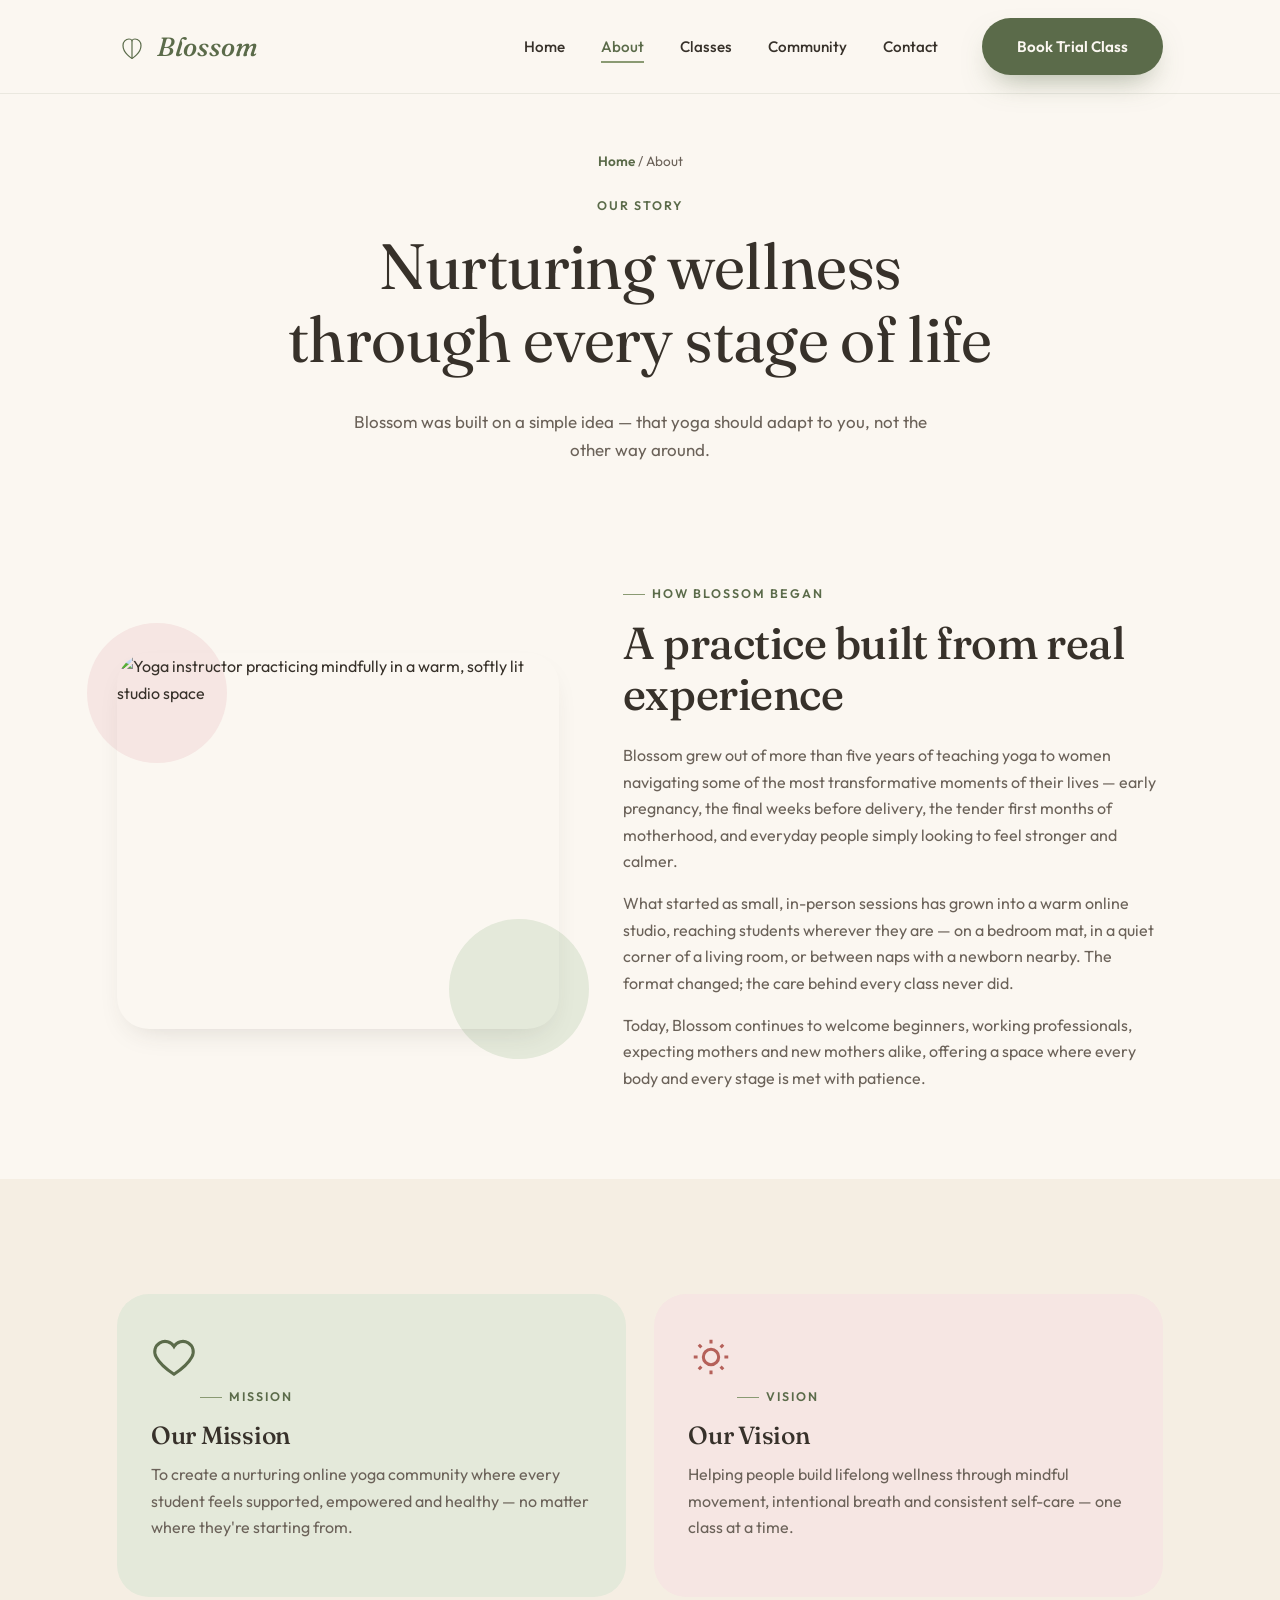
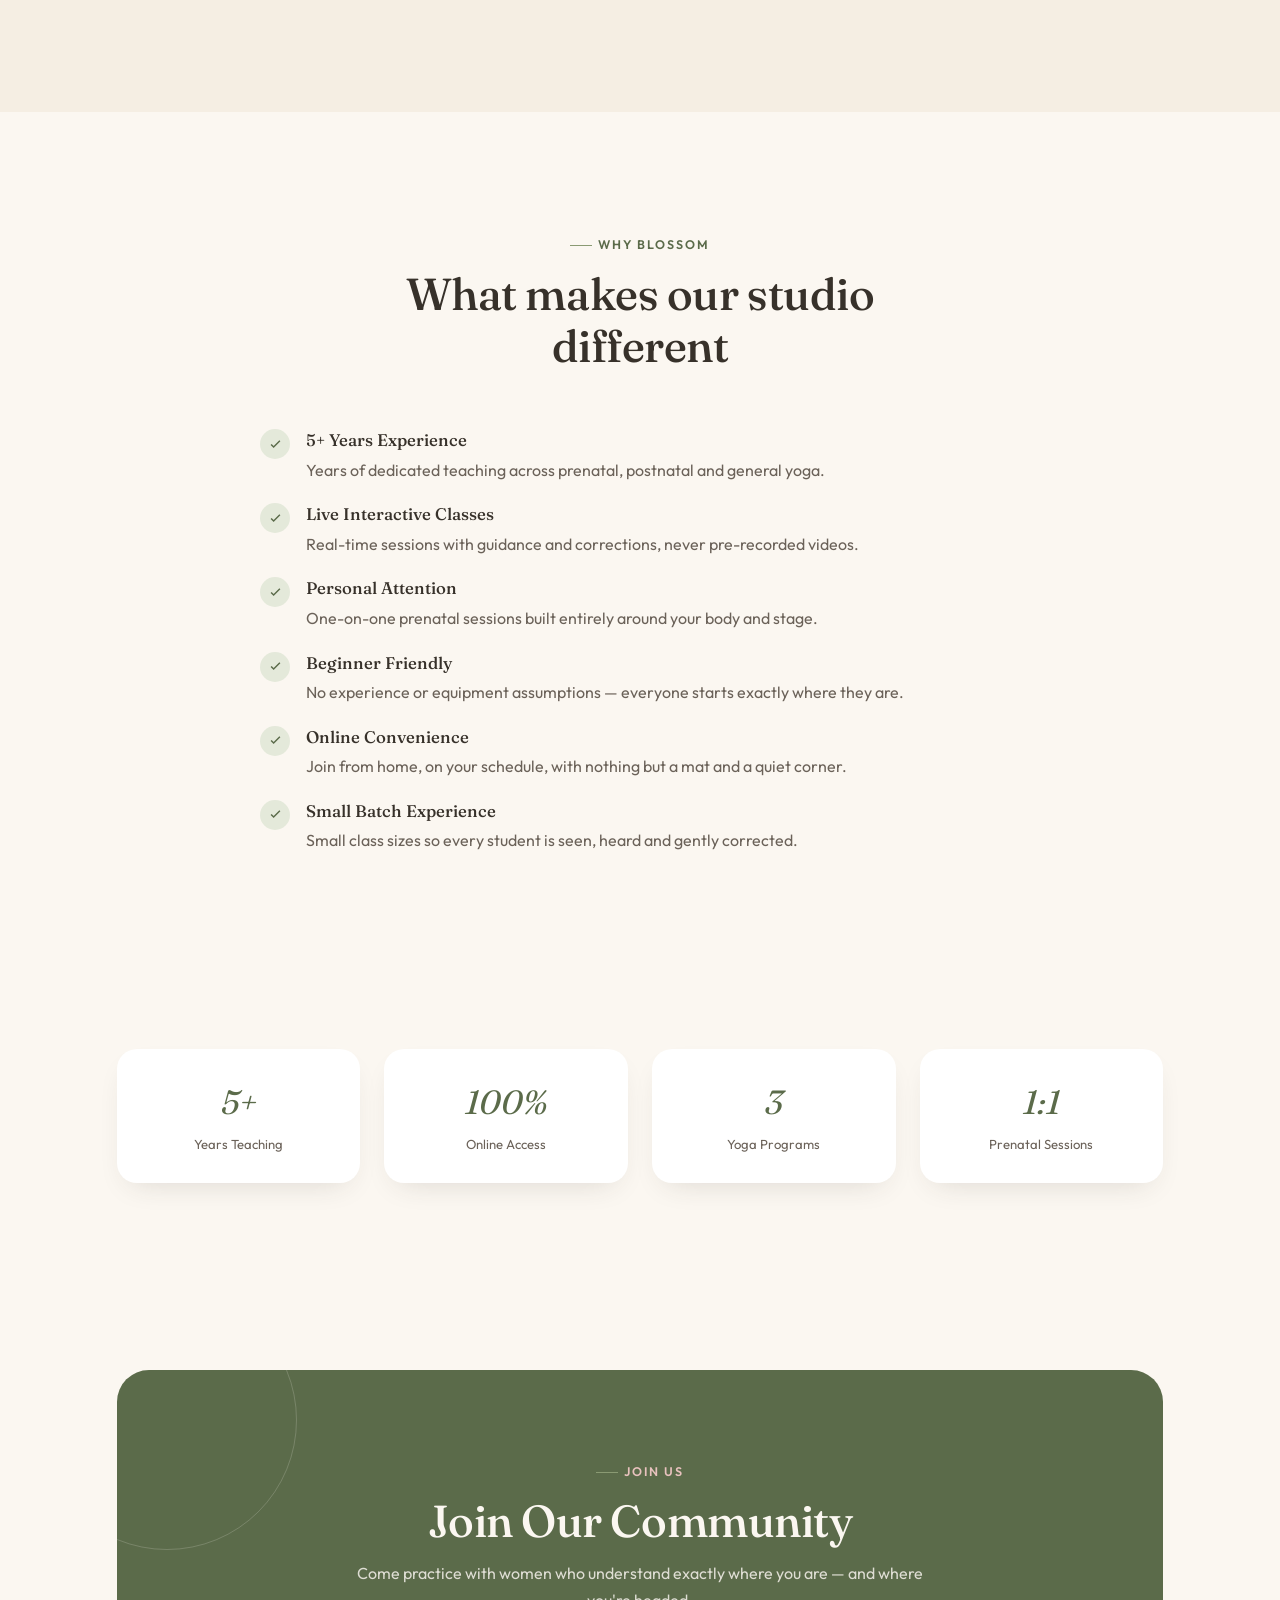
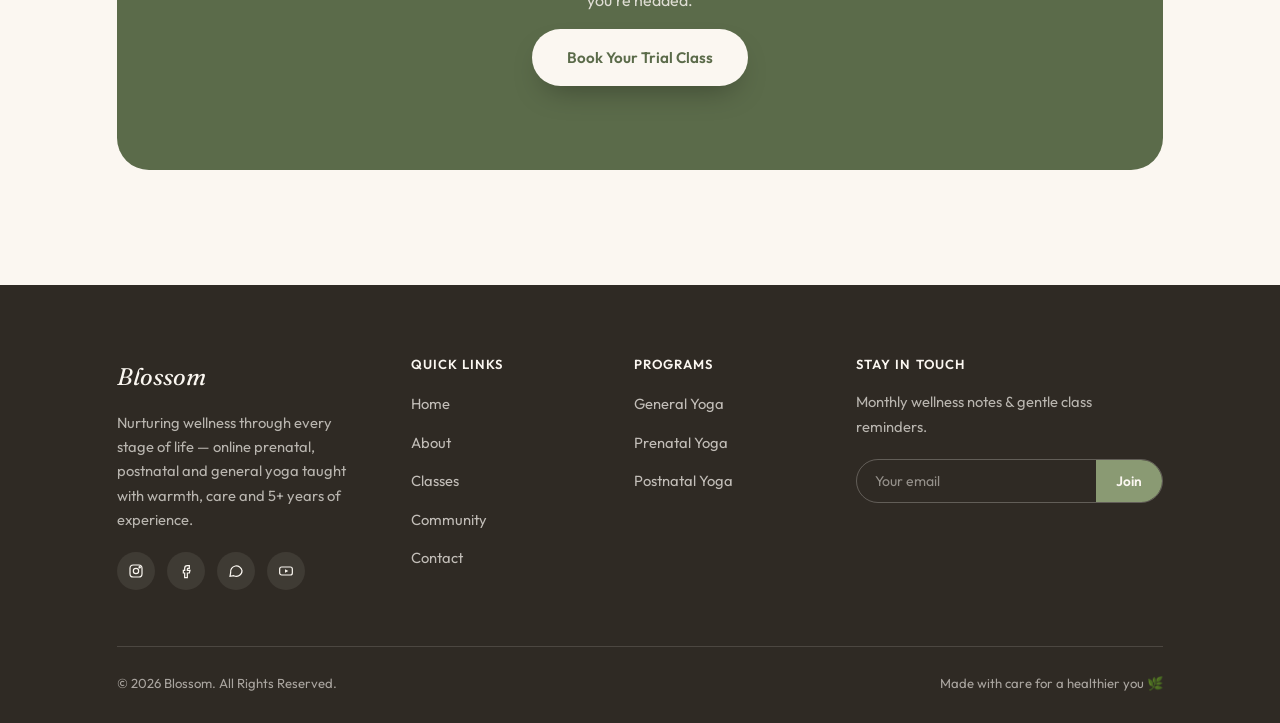
==== about.html @ 29796e84 "Initial commit: Blossom Yoga website structure" ====
<!DOCTYPE html>
<html lang="en">
<head>
<meta charset="UTF-8">
<meta name="viewport" content="width=device-width, initial-scale=1.0">
<title>About Blossom — Our Story, Mission &amp; Experience</title>
<meta name="description" content="Meet Blossom: 5+ years of experienced online yoga teaching for prenatal, postnatal and general wellness. Learn our story, mission and vision.">
<meta name="keywords" content="Yoga Instructor Experience, Women's Wellness, Online Yoga Studio, Mindfulness, Healthy Lifestyle">
<link rel="preconnect" href="https://fonts.googleapis.com">
<link rel="stylesheet" href="assets/css/style.css">
</head>
<body>
<a href="#main" class="skip-link">Skip to content</a>

<header class="site-header">
  <div class="header-inner">
    <a href="index.html" class="logo" aria-label="Blossom home">
      <span class="logo-mark">
        <svg viewBox="0 0 40 40" fill="none" xmlns="http://www.w3.org/2000/svg">
          <path d="M20 34C20 34 8 27 8 16.5C8 12 11.5 8 16 8C18 8 19.5 9 20 10.5C20.5 9 22 8 24 8C28.5 8 32 12 32 16.5C32 27 20 34 20 34Z" stroke="currentColor" stroke-width="1.6" stroke-linejoin="round"/>
          <path d="M20 10.5V34" stroke="currentColor" stroke-width="1.6"/>
        </svg>
      </span>
      Blossom
    </a>
    <nav class="main-nav" id="main-nav">
      <ul class="nav-links">
        <li><a href="index.html">Home</a></li>
        <li><a href="about.html" class="active">About</a></li>
        <li><a href="classes.html">Classes</a></li>
        <li><a href="community.html">Community</a></li>
        <li><a href="contact.html">Contact</a></li>
      </ul>
      <a href="contact.html" class="btn btn-primary">Book Trial Class</a>
    </nav>
    <button class="hamburger" aria-label="Toggle menu" aria-expanded="false" aria-controls="main-nav">
      <span></span><span></span><span></span>
    </button>
  </div>
</header>

<main id="main">

<section class="page-hero">
  <div class="container">
    <div class="breadcrumb reveal"><a href="index.html">Home</a> / About</div>
    <span class="eyebrow reveal">Our Story</span>
    <h1 class="reveal">Nurturing wellness through every stage of life</h1>
    <p class="reveal">Blossom was built on a simple idea — that yoga should adapt to you, not the other way around.</p>
  </div>
</section>

<section class="section-tight">
  <div class="container">
    <div class="split reveal">
      <div class="split-media">
        <span class="accent-dot tl" aria-hidden="true"></span>
        <span class="accent-dot br" aria-hidden="true"></span>
        <div class="frame">
          <img src="https://images.unsplash.com/photo-1523301343968-6a6ebf63c672?auto=format&fit=crop&w=900&q=80" alt="Yoga instructor practicing mindfully in a warm, softly lit studio space">
        </div>
      </div>
      <div>
        <span class="eyebrow">How Blossom Began</span>
        <h2>A practice built from real experience</h2>
        <p>Blossom grew out of more than five years of teaching yoga to women navigating some of the most transformative moments of their lives — early pregnancy, the final weeks before delivery, the tender first months of motherhood, and everyday people simply looking to feel stronger and calmer.</p>
        <p>What started as small, in-person sessions has grown into a warm online studio, reaching students wherever they are — on a bedroom mat, in a quiet corner of a living room, or between naps with a newborn nearby. The format changed; the care behind every class never did.</p>
        <p>Today, Blossom continues to welcome beginners, working professionals, expecting mothers and new mothers alike, offering a space where every body and every stage is met with patience.</p>
      </div>
    </div>
  </div>
</section>

<section class="section" style="background:var(--cream-2);">
  <div class="container">
    <div class="mv-grid reveal-stagger">
      <div class="mv-card mission">
        <svg class="mv-icon" viewBox="0 0 24 24" fill="none" stroke="currentColor" stroke-width="1.6"><path d="M12 21s-7-4.6-9.3-9A5.4 5.4 0 0112 6.5 5.4 5.4 0 0121.3 12c-2.3 4.4-9.3 9-9.3 9z"/></svg>
        <span class="eyebrow">Mission</span>
        <h3>Our Mission</h3>
        <p>To create a nurturing online yoga community where every student feels supported, empowered and healthy — no matter where they're starting from.</p>
      </div>
      <div class="mv-card vision">
        <svg class="mv-icon" viewBox="0 0 24 24" fill="none" stroke="currentColor" stroke-width="1.6"><circle cx="12" cy="12" r="4"/><path d="M12 3v2M12 19v2M3 12h2M19 12h2M5.6 5.6l1.4 1.4M17 17l1.4 1.4M18.4 5.6L17 7M7 17l-1.4 1.4"/></svg>
        <span class="eyebrow">Vision</span>
        <h3>Our Vision</h3>
        <p>Helping people build lifelong wellness through mindful movement, intentional breath and consistent self-care — one class at a time.</p>
      </div>
    </div>
  </div>
</section>

<section class="section">
  <div class="container">
    <div class="section-head center reveal">
      <span class="eyebrow">Why Blossom</span>
      <h2>What makes our studio different</h2>
    </div>
    <div class="value-list reveal-stagger" style="max-width:760px;margin:0 auto;">
      <div class="value-item">
        <span class="check"><svg viewBox="0 0 24 24" fill="none" stroke="currentColor" stroke-width="2.4"><path d="M5 12l4 4 10-10"/></svg></span>
        <div><strong>5+ Years Experience</strong><p style="margin:0;">Years of dedicated teaching across prenatal, postnatal and general yoga.</p></div>
      </div>
      <div class="value-item">
        <span class="check"><svg viewBox="0 0 24 24" fill="none" stroke="currentColor" stroke-width="2.4"><path d="M5 12l4 4 10-10"/></svg></span>
        <div><strong>Live Interactive Classes</strong><p style="margin:0;">Real-time sessions with guidance and corrections, never pre-recorded videos.</p></div>
      </div>
      <div class="value-item">
        <span class="check"><svg viewBox="0 0 24 24" fill="none" stroke="currentColor" stroke-width="2.4"><path d="M5 12l4 4 10-10"/></svg></span>
        <div><strong>Personal Attention</strong><p style="margin:0;">One-on-one prenatal sessions built entirely around your body and stage.</p></div>
      </div>
      <div class="value-item">
        <span class="check"><svg viewBox="0 0 24 24" fill="none" stroke="currentColor" stroke-width="2.4"><path d="M5 12l4 4 10-10"/></svg></span>
        <div><strong>Beginner Friendly</strong><p style="margin:0;">No experience or equipment assumptions — everyone starts exactly where they are.</p></div>
      </div>
      <div class="value-item">
        <span class="check"><svg viewBox="0 0 24 24" fill="none" stroke="currentColor" stroke-width="2.4"><path d="M5 12l4 4 10-10"/></svg></span>
        <div><strong>Online Convenience</strong><p style="margin:0;">Join from home, on your schedule, with nothing but a mat and a quiet corner.</p></div>
      </div>
      <div class="value-item">
        <span class="check"><svg viewBox="0 0 24 24" fill="none" stroke="currentColor" stroke-width="2.4"><path d="M5 12l4 4 10-10"/></svg></span>
        <div><strong>Small Batch Experience</strong><p style="margin:0;">Small class sizes so every student is seen, heard and gently corrected.</p></div>
      </div>
    </div>
  </div>
</section>

<section class="section-tight">
  <div class="container">
    <div class="stat-row reveal-stagger">
      <div class="stat-item"><span class="num">5+</span><span class="label">Years Teaching</span></div>
      <div class="stat-item"><span class="num">100%</span><span class="label">Online Access</span></div>
      <div class="stat-item"><span class="num">3</span><span class="label">Yoga Programs</span></div>
      <div class="stat-item"><span class="num">1:1</span><span class="label">Prenatal Sessions</span></div>
    </div>
  </div>
</section>

<section class="section">
  <div class="container">
    <div class="cta-banner reveal">
      <svg class="cta-ring" style="width:260px;height:260px;top:-80px;left:-80px;" aria-hidden="true"></svg>
      <span class="eyebrow" style="color:var(--blush);">Join Us</span>
      <h2>Join Our Community</h2>
      <p>Come practice with women who understand exactly where you are — and where you're headed.</p>
      <a href="contact.html" class="btn btn-primary">Book Your Trial Class</a>
    </div>
  </div>
</section>

</main>

<footer class="site-footer">
  <div class="container">
    <div class="footer-grid">
      <div class="footer-col">
        <div class="footer-logo">Blossom</div>
        <p class="footer-desc">Nurturing wellness through every stage of life — online prenatal, postnatal and general yoga taught with warmth, care and 5+ years of experience.</p>
        <div class="footer-social">
          <a href="#" aria-label="Blossom on Instagram"><svg viewBox="0 0 24 24" fill="none" stroke="currentColor" stroke-width="1.8"><rect x="3" y="3" width="18" height="18" rx="5"/><circle cx="12" cy="12" r="4"/><circle cx="17.5" cy="6.5" r="1"/></svg></a>
          <a href="#" aria-label="Blossom on Facebook"><svg viewBox="0 0 24 24" fill="none" stroke="currentColor" stroke-width="1.8"><path d="M15 8h2V4h-3a4 4 0 00-4 4v3H8v4h2v7h4v-7h3l1-4h-4V9a1 1 0 011-1z"/></svg></a>
          <a href="#" aria-label="Blossom on WhatsApp"><svg viewBox="0 0 24 24" fill="none" stroke="currentColor" stroke-width="1.8"><path d="M21 11.5a8.5 8.5 0 01-12.4 7.6L3 20l1-5.4A8.5 8.5 0 1121 11.5z"/></svg></a>
          <a href="#" aria-label="Blossom on YouTube"><svg viewBox="0 0 24 24" fill="none" stroke="currentColor" stroke-width="1.8"><rect x="2.5" y="6" width="19" height="12" rx="3"/><path d="M10.5 9.5l5 2.5-5 2.5z" fill="currentColor" stroke="none"/></svg></a>
        </div>
      </div>
      <div class="footer-col">
        <h4>Quick Links</h4>
        <ul>
          <li><a href="index.html">Home</a></li>
          <li><a href="about.html">About</a></li>
          <li><a href="classes.html">Classes</a></li>
          <li><a href="community.html">Community</a></li>
          <li><a href="contact.html">Contact</a></li>
        </ul>
      </div>
      <div class="footer-col">
        <h4>Programs</h4>
        <ul>
          <li><a href="classes.html#general">General Yoga</a></li>
          <li><a href="classes.html#prenatal">Prenatal Yoga</a></li>
          <li><a href="classes.html#postnatal">Postnatal Yoga</a></li>
        </ul>
      </div>
      <div class="footer-col">
        <h4>Stay In Touch</h4>
        <p class="footer-desc">Monthly wellness notes &amp; gentle class reminders.</p>
        <form class="newsletter-form">
          <input type="email" placeholder="Your email" required aria-label="Email for newsletter">
          <button type="submit">Join</button>
        </form>
      </div>
    </div>
    <div class="footer-bottom">
      <span>&copy; <span class="current-year">2026</span> Blossom. All Rights Reserved.</span>
      <span>Made with care for a healthier you 🌿</span>
    </div>
  </div>
</footer>

<script src="assets/js/script.js"></script>
</body>
</html>
---- assets/css/style.css ----
/* ==========================================================================
   BLOSSOM — Design tokens
   Palette: cream #FBF7F1 · sage #7C8B68 · deep sage #5B6B4A · blush #E8C2BE
            beige #E9DCC7 · lavender #C7BEDD · ink #37312A
   Type: display "Fraunces" (organic serif) / body "Outfit" (warm geometric sans)
   Signature: the Breath Circle — a slow inhale/exhale ring motif used as a
   loader, a hero focal point and a section-divider heartbeat throughout.
   ========================================================================== */

@import url('https://fonts.googleapis.com/css2?family=Fraunces:ital,opsz,wght@0,9..144,300;0,9..144,400;0,9..144,500;0,9..144,600;1,9..144,400;1,9..144,500&family=Outfit:wght@300;400;500;600;700&display=swap');

:root{
  --cream:      #FBF7F1;
  --cream-2:    #F5EEE3;
  --sage:       #8A9A73;
  --sage-dark:  #5B6B4A;
  --sage-pale:  #E4E9DA;
  --blush:      #E8C2BE;
  --blush-pale: #F6E6E3;
  --beige:      #E9DCC7;
  --lavender:   #C7BEDD;
  --lavender-pale: #EEE9F5;
  --ink:        #37312A;
  --ink-soft:   #6B6259;
  --white:      #FFFFFF;

  --font-display: 'Fraunces', serif;
  --font-body: 'Outfit', sans-serif;

  --radius-lg: 32px;
  --radius-md: 20px;
  --radius-sm: 12px;

  --shadow-soft: 0 20px 50px -20px rgba(91, 107, 74, 0.25);
  --shadow-card: 0 12px 30px -14px rgba(55, 49, 42, 0.18);

  --ease: cubic-bezier(.4,0,.2,1);
}

*, *::before, *::after{ box-sizing: border-box; }
html{ scroll-behavior: smooth; }
@media (prefers-reduced-motion: reduce){
  html{ scroll-behavior: auto; }
  *, *::before, *::after{ animation-duration: 0.001ms !important; animation-iteration-count: 1 !important; transition-duration: 0.001ms !important; scroll-behavior: auto !important; }
}

body{
  margin: 0;
  font-family: var(--font-body);
  color: var(--ink);
  background: var(--cream);
  line-height: 1.65;
  -webkit-font-smoothing: antialiased;
  overflow-x: hidden;
}

img{ max-width: 100%; display: block; }
a{ color: inherit; text-decoration: none; }
ul{ margin: 0; padding: 0; list-style: none; }
button{ font-family: inherit; cursor: pointer; }
input, textarea, select{ font-family: inherit; font-size: inherit; }

h1, h2, h3, h4{
  font-family: var(--font-display);
  font-weight: 500;
  line-height: 1.15;
  margin: 0 0 .5em;
  color: var(--ink);
  letter-spacing: -0.01em;
}
h1{ font-size: clamp(2.4rem, 5vw, 4.2rem); font-weight: 400; }
h2{ font-size: clamp(1.9rem, 3.6vw, 2.8rem); }
h3{ font-size: clamp(1.25rem, 2vw, 1.55rem); }
p{ margin: 0 0 1em; color: var(--ink-soft); }

.eyebrow{
  display: inline-flex;
  align-items: center;
  gap: .55em;
  font-family: var(--font-body);
  font-size: .78rem;
  font-weight: 600;
  letter-spacing: .16em;
  text-transform: uppercase;
  color: var(--sage-dark);
  margin-bottom: 1em;
}
.eyebrow::before{
  content: '';
  width: 22px; height: 1px;
  background: var(--sage);
  display: inline-block;
}

.container{ max-width: 1200px; margin: 0 auto; padding: 0 6vw; }
.section{ padding: clamp(64px, 9vw, 120px) 0; position: relative; }
.section-tight{ padding: clamp(40px, 6vw, 72px) 0; }

/* ---------- focus & a11y ---------- */
a:focus-visible, button:focus-visible, input:focus-visible, textarea:focus-visible, select:focus-visible{
  outline: 2px solid var(--sage-dark);
  outline-offset: 3px;
  border-radius: 6px;
}
.skip-link{
  position: absolute; left: -999px; top: 0; background: var(--sage-dark); color: #fff;
  padding: 12px 18px; border-radius: 0 0 10px 0; z-index: 999;
}
.skip-link:focus{ left: 0; }

/* ---------- buttons ---------- */
.btn{
  display: inline-flex; align-items: center; justify-content: center; gap: .6em;
  padding: 15px 34px;
  border-radius: 999px;
  font-size: .95rem;
  font-weight: 600;
  border: 1px solid transparent;
  transition: transform .35s var(--ease), box-shadow .35s var(--ease), background .35s var(--ease), color .35s var(--ease);
  white-space: nowrap;
}
.btn-primary{
  background: var(--sage-dark);
  color: var(--cream);
  box-shadow: 0 14px 30px -12px rgba(91,107,74,.55);
}
.btn-primary:hover{ transform: translateY(-3px); box-shadow: 0 20px 36px -14px rgba(91,107,74,.65); background:#4c5a3d; }
.btn-secondary{
  background: transparent;
  color: var(--sage-dark);
  border-color: var(--sage-dark);
}
.btn-secondary:hover{ background: var(--sage-dark); color: var(--cream); transform: translateY(-3px); }
.btn-light{
  background: var(--cream);
  color: var(--sage-dark);
}
.btn-light:hover{ transform: translateY(-3px); box-shadow: var(--shadow-card); }
.btn-block{ width: 100%; }

/* ==========================================================================
   HEADER
   ========================================================================== */
.site-header{
  position: sticky; top: 0; z-index: 500;
  background: rgba(251, 247, 241, 0.86);
  backdrop-filter: blur(14px) saturate(140%);
  -webkit-backdrop-filter: blur(14px) saturate(140%);
  border-bottom: 1px solid rgba(91,107,74,.1);
  transition: box-shadow .3s var(--ease);
}
.site-header.is-scrolled{ box-shadow: 0 10px 30px -18px rgba(55,49,42,.35); }
.header-inner{
  display: flex; align-items: center; justify-content: space-between;
  padding: 18px 6vw;
  max-width: 1200px; margin: 0 auto;
}
.logo{
  font-family: var(--font-display);
  font-size: 1.65rem;
  font-style: italic;
  font-weight: 500;
  color: var(--sage-dark);
  display: flex; align-items: center; gap: 10px;
}
.logo .logo-mark{ width: 30px; height: 30px; flex-shrink: 0; }
.logo .logo-mark svg{ width: 100%; height: 100%; }

.main-nav{ display: flex; align-items: center; gap: 44px; }
.nav-links{ display: flex; gap: 36px; }
.nav-links a{
  font-size: .95rem; font-weight: 500; color: var(--ink);
  position: relative; padding: 4px 0;
}
.nav-links a::after{
  content: ''; position: absolute; left: 0; bottom: -3px; width: 0; height: 2px;
  background: var(--sage); transition: width .3s var(--ease);
}
.nav-links a:hover::after, .nav-links a.active::after{ width: 100%; }
.nav-links a.active{ color: var(--sage-dark); }

.hamburger{
  display: none; flex-direction: column; gap: 5px; background: none; border: none; padding: 8px; z-index: 600;
}
.hamburger span{ width: 24px; height: 2px; background: var(--ink); border-radius: 2px; transition: transform .3s var(--ease), opacity .3s var(--ease); }
.hamburger.open span:nth-child(1){ transform: translateY(7px) rotate(45deg); }
.hamburger.open span:nth-child(2){ opacity: 0; }
.hamburger.open span:nth-child(3){ transform: translateY(-7px) rotate(-45deg); }

@media (max-width: 900px){
  .hamburger{ display: flex; }
  .main-nav{
    position: fixed; inset: 0 0 0 30%; top: 0; height: 100vh;
    background: var(--cream); flex-direction: column; justify-content: center; align-items: flex-start;
    padding: 40px 10vw; gap: 40px;
    transform: translateX(100%); transition: transform .45s var(--ease);
    box-shadow: -20px 0 50px -20px rgba(0,0,0,.15);
  }
  .main-nav.open{ transform: translateX(0); }
  .nav-links{ flex-direction: column; gap: 26px; }
  .nav-links a{ font-size: 1.4rem; font-family: var(--font-display); }
  .main-nav .btn{ width: 100%; text-align: center; }
}

/* ==========================================================================
   HERO
   ========================================================================== */
.hero{
  position: relative;
  padding: 64px 0 clamp(60px, 8vw, 100px);
  overflow: hidden;
}
.hero-bg-blob{
  position: absolute; z-index: 0; pointer-events: none;
}
.hero .container{
  display: grid; grid-template-columns: 1.05fr .95fr; gap: 60px; align-items: center; position: relative; z-index: 2;
}
.hero-copy h1{ margin-bottom: .4em; }
.hero-copy h1 em{ font-style: italic; color: var(--sage-dark); }
.hero-copy p.lede{ font-size: 1.15rem; max-width: 46ch; margin-bottom: 2em; }
.hero-cta-row{ display: flex; gap: 18px; flex-wrap: wrap; }

.hero-visual{ position: relative; }
.hero-blob-frame{
  position: relative;
  border-radius: 44% 56% 62% 38% / 45% 40% 60% 55%;
  overflow: hidden;
  box-shadow: var(--shadow-soft);
  aspect-ratio: 4/5;
  animation: blob-morph 14s ease-in-out infinite;
}
.hero-blob-frame img{ width: 100%; height: 100%; object-fit: cover; }
@keyframes blob-morph{
  0%, 100%{ border-radius: 44% 56% 62% 38% / 45% 40% 60% 55%; }
  50%{ border-radius: 58% 42% 40% 60% / 55% 60% 40% 45%; }
}
.breath-badge{
  position: absolute; bottom: -26px; left: -26px;
  width: 128px; height: 128px;
  background: var(--cream);
  border-radius: 50%;
  box-shadow: var(--shadow-card);
  display: flex; align-items: center; justify-content: center;
}
.breath-badge .ring{
  position: absolute; inset: 10px; border-radius: 50%; border: 1.5px solid var(--sage);
  animation: breathe 5.2s ease-in-out infinite;
}
.breath-badge .ring.ring-2{ inset: 18px; border-color: var(--blush); animation-delay: .4s; }
.breath-badge span{ font-family: var(--font-display); font-style: italic; font-size: .82rem; text-align: center; color: var(--sage-dark); line-height: 1.25; z-index: 2; }
@keyframes breathe{
  0%, 100%{ transform: scale(.82); opacity: .55; }
  50%{ transform: scale(1.06); opacity: 1; }
}

/* ==========================================================================
   TRUST STRIP
   ========================================================================== */
.trust-strip{
  background: var(--sage-dark);
  color: var(--cream);
  padding: 26px 0;
}
.trust-strip ul{
  display: flex; flex-wrap: wrap; gap: 14px 40px; justify-content: center;
  max-width: 1200px; margin: 0 auto; padding: 0 6vw;
}
.trust-strip li{
  display: flex; align-items: center; gap: 10px;
  font-size: .92rem; font-weight: 500; letter-spacing: .01em;
}
.trust-strip svg{ width: 18px; height: 18px; flex-shrink: 0; color: var(--blush); }

/* ==========================================================================
   SECTION HEADERS
   ========================================================================== */
.section-head{ max-width: 640px; margin-bottom: 56px; }
.section-head.center{ margin-left: auto; margin-right: auto; text-align: center; }
.section-head p{ font-size: 1.06rem; }

/* ==========================================================================
   CARDS — Why Choose
   ========================================================================== */
.grid-3{ display: grid; grid-template-columns: repeat(3, 1fr); gap: 28px; }
.grid-2{ display: grid; grid-template-columns: repeat(2, 1fr); gap: 28px; }

.feature-card{
  background: var(--white);
  border-radius: var(--radius-md);
  padding: 40px 32px;
  box-shadow: var(--shadow-card);
  transition: transform .4s var(--ease), box-shadow .4s var(--ease);
}
.feature-card:hover{ transform: translateY(-8px); box-shadow: var(--shadow-soft); }
.feature-icon{
  width: 56px; height: 56px; border-radius: 50%;
  display: flex; align-items: center; justify-content: center;
  margin-bottom: 22px;
  background: var(--sage-pale);
}
.feature-icon svg{ width: 26px; height: 26px; color: var(--sage-dark); }
.feature-card:nth-child(2) .feature-icon{ background: var(--blush-pale); }
.feature-card:nth-child(2) .feature-icon svg{ color: #B5615A; }
.feature-card:nth-child(3) .feature-icon{ background: var(--lavender-pale); }
.feature-card:nth-child(3) .feature-icon svg{ color: #6E5FA0; }

/* ==========================================================================
   PROGRAM CARDS
   ========================================================================== */
.program-card{
  background: var(--white);
  border-radius: var(--radius-lg);
  overflow: hidden;
  box-shadow: var(--shadow-card);
  display: flex; flex-direction: column;
  transition: transform .4s var(--ease), box-shadow .4s var(--ease);
  height: 100%;
}
.program-card:hover{ transform: translateY(-8px); box-shadow: var(--shadow-soft); }
.program-media{ position: relative; aspect-ratio: 5/4; overflow: hidden; }
.program-media img{ width: 100%; height: 100%; object-fit: cover; transition: transform .6s var(--ease); }
.program-card:hover .program-media img{ transform: scale(1.07); }
.program-tag{
  position: absolute; top: 18px; left: 18px;
  background: rgba(251,247,241,.92); backdrop-filter: blur(6px);
  color: var(--sage-dark); font-size: .75rem; font-weight: 600; letter-spacing: .04em;
  padding: 7px 14px; border-radius: 999px;
}
.program-body{ padding: 30px 28px 32px; display: flex; flex-direction: column; flex: 1; }
.program-body ul{ margin: 6px 0 24px; display: grid; gap: 10px; }
.program-body li{ display: flex; align-items: flex-start; gap: 10px; font-size: .93rem; color: var(--ink-soft); }
.program-body li svg{ width: 16px; height: 16px; margin-top: 3px; flex-shrink: 0; color: var(--sage); }
.program-body .btn{ margin-top: auto; align-self: flex-start; }

/* ==========================================================================
   ABOUT PREVIEW / SPLIT SECTIONS
   ========================================================================== */
.split{
  display: grid; grid-template-columns: .9fr 1.1fr; gap: 64px; align-items: center;
}
.split.reverse{ grid-template-columns: 1.1fr .9fr; }
.split.reverse .split-media{ order: 2; }
.split-media{ position: relative; }
.split-media .frame{
  border-radius: var(--radius-lg);
  overflow: hidden;
  box-shadow: var(--shadow-card);
}
.split-media .frame img{ width: 100%; aspect-ratio: 4/3.4; object-fit: cover; }
.split-media .accent-dot{
  position: absolute; width: 140px; height: 140px; border-radius: 50%;
  background: var(--beige); z-index: -1;
}
.split-media .accent-dot.tl{ top: -30px; left: -30px; background: var(--blush-pale); }
.split-media .accent-dot.br{ bottom: -30px; right: -30px; background: var(--sage-pale); }

/* ==========================================================================
   TESTIMONIALS
   ========================================================================== */
.testimonial-track{ display: grid; grid-template-columns: repeat(3, 1fr); gap: 26px; }
.testimonial-card{
  background: var(--white);
  border-radius: var(--radius-md);
  padding: 34px 30px;
  box-shadow: var(--shadow-card);
  display: flex; flex-direction: column; gap: 16px;
}
.stars{ display: flex; gap: 4px; }
.stars svg{ width: 16px; height: 16px; color: #E0A840; }
.testimonial-quote{ font-family: var(--font-display); font-style: italic; font-size: 1.05rem; color: var(--ink); line-height: 1.5; }
.testimonial-person{ display: flex; align-items: center; gap: 12px; margin-top: auto; padding-top: 8px; }
.testimonial-avatar{
  width: 42px; height: 42px; border-radius: 50%;
  display: flex; align-items: center; justify-content: center;
  font-family: var(--font-display); font-style: italic; color: var(--sage-dark);
  background: var(--sage-pale); flex-shrink: 0;
}
.testimonial-person strong{ display: block; font-size: .9rem; }
.testimonial-person span{ font-size: .8rem; color: var(--ink-soft); }

/* ==========================================================================
   FINAL CTA / BANNER
   ========================================================================== */
.cta-banner{
  position: relative;
  background: var(--sage-dark);
  color: var(--cream);
  border-radius: var(--radius-lg);
  padding: clamp(48px, 7vw, 84px) clamp(24px, 6vw, 64px);
  text-align: center;
  overflow: hidden;
}
.cta-banner h2{ color: var(--cream); margin-bottom: .3em; }
.cta-banner p{ color: rgba(251,247,241,.82); max-width: 52ch; margin-left: auto; margin-right: auto; }
.cta-banner .btn-primary{ background: var(--cream); color: var(--sage-dark); box-shadow: 0 14px 30px -12px rgba(0,0,0,.35); }
.cta-banner .btn-primary:hover{ background: var(--white); }
.cta-ring{ position: absolute; border: 1px solid rgba(251,247,241,.18); border-radius: 50%; }

/* ==========================================================================
   WAVE DIVIDER
   ========================================================================== */
.wave-divider{ line-height: 0; }
.wave-divider svg{ width: 100%; height: auto; display: block; }

/* ==========================================================================
   REVEAL ANIMATIONS
   ========================================================================== */
.reveal{ opacity: 0; transform: translateY(28px); transition: opacity .8s var(--ease), transform .8s var(--ease); }
.reveal.is-visible{ opacity: 1; transform: translateY(0); }
.reveal-stagger > *{ opacity: 0; transform: translateY(24px); transition: opacity .7s var(--ease), transform .7s var(--ease); }
.reveal-stagger.is-visible > *{ opacity: 1; transform: translateY(0); }
.reveal-stagger.is-visible > *:nth-child(1){ transition-delay: .05s; }
.reveal-stagger.is-visible > *:nth-child(2){ transition-delay: .16s; }
.reveal-stagger.is-visible > *:nth-child(3){ transition-delay: .27s; }
.reveal-stagger.is-visible > *:nth-child(4){ transition-delay: .38s; }
.reveal-stagger.is-visible > *:nth-child(5){ transition-delay: .49s; }

/* ==========================================================================
   PAGE HERO (inner pages)
   ========================================================================== */
.page-hero{
  padding: 56px 0 40px;
  text-align: center;
  position: relative;
}
.page-hero .eyebrow{ justify-content: center; }
.page-hero .eyebrow::before{ display: none; }
.page-hero h1{ max-width: 18ch; margin-left: auto; margin-right: auto; }
.page-hero p{ max-width: 56ch; margin: 0 auto; font-size: 1.06rem; }
.breadcrumb{ font-size: .85rem; color: var(--ink-soft); margin-bottom: 18px; }
.breadcrumb a{ color: var(--sage-dark); font-weight: 600; }

/* ==========================================================================
   ABOUT PAGE
   ========================================================================== */
.stat-row{ display: grid; grid-template-columns: repeat(4, 1fr); gap: 24px; margin-top: 8px; }
.stat-item{ text-align: center; padding: 26px 14px; background: var(--white); border-radius: var(--radius-md); box-shadow: var(--shadow-card); }
.stat-item .num{ font-family: var(--font-display); font-style: italic; font-size: 2.1rem; color: var(--sage-dark); display: block; }
.stat-item .label{ font-size: .82rem; color: var(--ink-soft); }

.value-list{ display: grid; gap: 18px; margin-top: 28px; }
.value-item{ display: flex; gap: 16px; align-items: flex-start; }
.value-item .check{
  width: 30px; height: 30px; border-radius: 50%; background: var(--sage-pale);
  display: flex; align-items: center; justify-content: center; flex-shrink: 0; margin-top: 2px;
}
.value-item .check svg{ width: 15px; height: 15px; color: var(--sage-dark); }
.value-item strong{ display: block; margin-bottom: 2px; font-family: var(--font-display); font-weight: 500; font-size: 1.05rem; }

.mv-grid{ display: grid; grid-template-columns: 1fr 1fr; gap: 28px; }
.mv-card{
  padding: 40px 34px; border-radius: var(--radius-lg);
}
.mv-card.mission{ background: var(--sage-pale); }
.mv-card.vision{ background: var(--blush-pale); }
.mv-card .mv-icon{ width: 46px; height: 46px; margin-bottom: 18px; color: var(--sage-dark); }
.mv-card.vision .mv-icon{ color: #B5615A; }

/* ==========================================================================
   CLASSES PAGE — service detail cards
   ========================================================================== */
.service-block{
  display: grid; grid-template-columns: .9fr 1.1fr; gap: 56px; align-items: center;
  padding: 56px 0;
}
.service-block.reverse{ grid-template-columns: 1.1fr .9fr; }
.service-block.reverse .service-media{ order: 2; }
.service-media .frame{ border-radius: var(--radius-lg); overflow: hidden; box-shadow: var(--shadow-card); aspect-ratio: 5/4; }
.service-media .frame img{ width: 100%; height: 100%; object-fit: cover; }
.service-copy .pill{
  display: inline-block; padding: 6px 16px; border-radius: 999px; font-size: .78rem; font-weight: 600;
  letter-spacing: .05em; margin-bottom: 16px; background: var(--beige); color: var(--sage-dark);
}
.service-benefits{ display: grid; grid-template-columns: 1fr 1fr; gap: 12px 20px; margin: 22px 0 26px; }
.service-benefits li{ display: flex; align-items: center; gap: 10px; font-size: .93rem; }
.service-benefits li svg{ width: 17px; height: 17px; color: var(--sage-dark); flex-shrink: 0; }
.divider-line{ border: none; border-top: 1px solid rgba(91,107,74,.15); margin: 0; }

/* ---------- How it works ---------- */
.steps-row{ display: grid; grid-template-columns: repeat(4, 1fr); gap: 0; position: relative; }
.step-item{ text-align: center; padding: 0 18px; position: relative; }
.step-num{
  width: 64px; height: 64px; border-radius: 50%; background: var(--white); box-shadow: var(--shadow-card);
  display: flex; align-items: center; justify-content: center; margin: 0 auto 20px;
  font-family: var(--font-display); font-style: italic; font-size: 1.4rem; color: var(--sage-dark);
  position: relative; z-index: 2;
}
.steps-row::before{
  content: ''; position: absolute; top: 32px; left: 12.5%; right: 12.5%; height: 1px;
  background: repeating-linear-gradient(to right, var(--sage) 0 8px, transparent 8px 16px);
  z-index: 1;
}
.step-item h3{ font-size: 1.1rem; }
.step-item p{ font-size: .9rem; }

/* ---------- FAQ ---------- */
.faq-list{ max-width: 780px; margin: 0 auto; display: grid; gap: 14px; }
.faq-item{ background: var(--white); border-radius: var(--radius-md); box-shadow: var(--shadow-card); overflow: hidden; }
.faq-question{
  width: 100%; display: flex; align-items: center; justify-content: space-between; gap: 20px;
  padding: 22px 26px; background: none; border: none; text-align: left;
  font-family: var(--font-body); font-weight: 600; font-size: 1rem; color: var(--ink);
}
.faq-question .plus{
  width: 26px; height: 26px; border-radius: 50%; background: var(--sage-pale); flex-shrink: 0;
  display: flex; align-items: center; justify-content: center; position: relative;
  transition: transform .35s var(--ease), background .35s var(--ease);
}
.faq-question .plus::before, .faq-question .plus::after{
  content: ''; position: absolute; background: var(--sage-dark); border-radius: 2px;
}
.faq-question .plus::before{ width: 11px; height: 2px; }
.faq-question .plus::after{ width: 2px; height: 11px; transition: opacity .3s var(--ease); }
.faq-item.open .faq-question .plus{ transform: rotate(180deg); background: var(--sage-dark); }
.faq-item.open .faq-question .plus::before, .faq-item.open .faq-question .plus::after{ background: var(--cream); }
.faq-item.open .faq-question .plus::after{ opacity: 0; }
.faq-answer{ max-height: 0; overflow: hidden; transition: max-height .4s var(--ease); }
.faq-answer-inner{ padding: 0 26px 24px; font-size: .94rem; color: var(--ink-soft); }

/* ==========================================================================
   GALLERY / COMMUNITY PAGE
   ========================================================================== */
.filter-row{ display: flex; flex-wrap: wrap; gap: 12px; justify-content: center; margin-bottom: 44px; }
.filter-btn{
  padding: 10px 22px; border-radius: 999px; border: 1px solid rgba(91,107,74,.3);
  background: transparent; color: var(--ink); font-size: .88rem; font-weight: 500;
  transition: all .3s var(--ease);
}
.filter-btn:hover{ border-color: var(--sage-dark); }
.filter-btn.active{ background: var(--sage-dark); color: var(--cream); border-color: var(--sage-dark); }

.masonry{ columns: 3 280px; column-gap: 22px; }
.masonry-item{
  break-inside: avoid; margin-bottom: 22px; border-radius: var(--radius-md); overflow: hidden;
  position: relative; box-shadow: var(--shadow-card); transition: transform .3s var(--ease);
}
.masonry-item img{ width: 100%; display: block; transition: transform .6s var(--ease); }
.masonry-item:hover img{ transform: scale(1.08); }
.masonry-item .overlay{
  position: absolute; inset: 0; background: linear-gradient(to top, rgba(55,49,42,.72), transparent 55%);
  display: flex; align-items: flex-end; padding: 20px; opacity: 0; transition: opacity .35s var(--ease);
}
.masonry-item:hover .overlay{ opacity: 1; }
.masonry-item .overlay span{ color: var(--cream); font-size: .85rem; font-weight: 600; }
.masonry-item[hidden]{ display: none; }
.quote-card{
  background: var(--lavender-pale); display: flex; align-items: center; justify-content: center;
  padding: 34px 26px; text-align: center;
}
.quote-card p{ font-family: var(--font-display); font-style: italic; font-size: 1.15rem; color: var(--sage-dark); margin: 0; }

/* ==========================================================================
   CONTACT PAGE
   ========================================================================== */
.contact-grid{ display: grid; grid-template-columns: 1fr 1fr; gap: 56px; align-items: flex-start; }
.contact-form{ background: var(--white); border-radius: var(--radius-lg); padding: 40px; box-shadow: var(--shadow-card); }
.form-row{ display: grid; grid-template-columns: 1fr 1fr; gap: 18px; }
.field{ margin-bottom: 20px; }
.field label{ display: block; font-size: .85rem; font-weight: 600; margin-bottom: 8px; color: var(--ink); }
.field input, .field select, .field textarea{
  width: 100%; padding: 13px 16px; border-radius: var(--radius-sm); border: 1px solid rgba(91,107,74,.25);
  background: var(--cream); color: var(--ink); transition: border-color .3s var(--ease), box-shadow .3s var(--ease);
}
.field input:focus, .field select:focus, .field textarea:focus{
  border-color: var(--sage-dark); box-shadow: 0 0 0 4px rgba(138,154,115,.18); outline: none;
}
.field textarea{ resize: vertical; min-height: 120px; }
.form-note{ font-size: .8rem; color: var(--ink-soft); margin-top: 14px; text-align: center; }
.form-success{
  display: none; text-align: center; padding: 40px 20px;
}
.form-success.show{ display: block; }
.form-success svg{ width: 52px; height: 52px; color: var(--sage-dark); margin: 0 auto 16px; }

.contact-info-list{ display: grid; gap: 18px; margin-bottom: 32px; }
.contact-info-item{
  display: flex; gap: 16px; align-items: flex-start; background: var(--white);
  padding: 22px 24px; border-radius: var(--radius-md); box-shadow: var(--shadow-card);
}
.contact-info-item .icon{
  width: 44px; height: 44px; border-radius: 50%; background: var(--sage-pale);
  display: flex; align-items: center; justify-content: center; flex-shrink: 0;
}
.contact-info-item .icon svg{ width: 20px; height: 20px; color: var(--sage-dark); }
.contact-info-item strong{ display: block; font-size: .8rem; text-transform: uppercase; letter-spacing: .06em; color: var(--ink-soft); margin-bottom: 3px; }
.contact-info-item a, .contact-info-item span.value{ font-weight: 600; }

.map-placeholder{
  border-radius: var(--radius-lg); overflow: hidden; box-shadow: var(--shadow-card);
  aspect-ratio: 16/9; position: relative;
  background: linear-gradient(135deg, var(--sage-pale), var(--lavender-pale));
}
.map-placeholder .map-note{
  position: absolute; inset: 0; display: flex; flex-direction: column; align-items: center; justify-content: center; gap: 10px;
  text-align: center; padding: 20px;
}
.map-placeholder svg{ width: 34px; height: 34px; color: var(--sage-dark); }
.map-placeholder strong{ font-family: var(--font-display); font-style: italic; font-size: 1.2rem; color: var(--sage-dark); }
.map-grid-lines{ position: absolute; inset: 0; opacity: .25; }

.social-row{ display: flex; gap: 14px; margin-top: 28px; }
.social-circle{
  width: 46px; height: 46px; border-radius: 50%; background: var(--white); box-shadow: var(--shadow-card);
  display: flex; align-items: center; justify-content: center; transition: all .3s var(--ease);
}
.social-circle svg{ width: 19px; height: 19px; color: var(--sage-dark); }
.social-circle:hover{ background: var(--sage-dark); transform: translateY(-4px); }
.social-circle:hover svg{ color: var(--cream); }

/* ==========================================================================
   FOOTER
   ========================================================================== */
.site-footer{ background: #2F2A24; color: rgba(251,247,241,.82); padding: 72px 0 28px; }
.footer-grid{ display: grid; grid-template-columns: 1.4fr 1fr 1fr 1.2fr; gap: 44px; margin-bottom: 56px; }
.footer-logo{ font-family: var(--font-display); font-style: italic; font-size: 1.5rem; color: var(--cream); margin-bottom: 14px; }
.footer-col h4{ color: var(--cream); font-family: var(--font-body); font-weight: 600; font-size: .82rem; text-transform: uppercase; letter-spacing: .08em; margin-bottom: 18px; }
.footer-col ul{ display: grid; gap: 12px; }
.footer-col a{ font-size: .92rem; color: rgba(251,247,241,.72); transition: color .3s var(--ease); }
.footer-col a:hover{ color: var(--blush); }
.footer-desc{ font-size: .92rem; color: rgba(251,247,241,.68); max-width: 34ch; margin-bottom: 20px; }
.footer-social{ display: flex; gap: 12px; }
.footer-social a{
  width: 38px; height: 38px; border-radius: 50%; background: rgba(251,247,241,.08);
  display: flex; align-items: center; justify-content: center; transition: background .3s var(--ease);
}
.footer-social svg{ width: 16px; height: 16px; color: var(--cream); }
.footer-social a:hover{ background: var(--sage); }

.newsletter-form{ display: flex; gap: 0; margin-top: 6px; border-radius: 999px; overflow: hidden; border: 1px solid rgba(251,247,241,.25); }
.newsletter-form input{
  flex: 1; background: transparent; border: none; padding: 12px 18px; color: var(--cream); font-size: .88rem;
}
.newsletter-form input::placeholder{ color: rgba(251,247,241,.5); }
.newsletter-form button{
  background: var(--sage); color: var(--cream); border: none; padding: 12px 20px; font-weight: 600; font-size: .85rem;
  transition: background .3s var(--ease);
}
.newsletter-form button:hover{ background: var(--blush); color: var(--ink); }

.footer-bottom{
  border-top: 1px solid rgba(251,247,241,.14); padding-top: 26px;
  display: flex; justify-content: space-between; align-items: center; flex-wrap: wrap; gap: 12px;
  font-size: .82rem; color: rgba(251,247,241,.6);
}

/* ==========================================================================
   RESPONSIVE
   ========================================================================== */
@media (max-width: 1000px){
  .grid-3{ grid-template-columns: 1fr 1fr; }
  .testimonial-track{ grid-template-columns: 1fr 1fr; }
  .footer-grid{ grid-template-columns: 1fr 1fr; }
  .steps-row{ grid-template-columns: 1fr 1fr; row-gap: 40px; }
  .steps-row::before{ display: none; }
  .stat-row{ grid-template-columns: 1fr 1fr; }
}
@media (max-width: 780px){
  .hero .container{ grid-template-columns: 1fr; }
  .hero-visual{ order: -1; max-width: 380px; margin: 0 auto; }
  .split, .split.reverse{ grid-template-columns: 1fr; }
  .split.reverse .split-media{ order: 0; }
  .mv-grid{ grid-template-columns: 1fr; }
  .grid-3, .grid-2, .testimonial-track{ grid-template-columns: 1fr; }
  .service-block, .service-block.reverse{ grid-template-columns: 1fr; gap: 30px; padding: 34px 0; }
  .service-block.reverse .service-media{ order: 0; }
  .steps-row{ grid-template-columns: 1fr; }
  .contact-grid{ grid-template-columns: 1fr; }
  .form-row{ grid-template-columns: 1fr; }
  .footer-grid{ grid-template-columns: 1fr; gap: 34px; }
  .masonry{ columns: 2 200px; }
  .service-benefits{ grid-template-columns: 1fr; }
}
@media (max-width: 480px){
  .masonry{ columns: 1; }
  .trust-strip ul{ gap: 10px 22px; justify-content: flex-start; overflow-x: auto; }
}
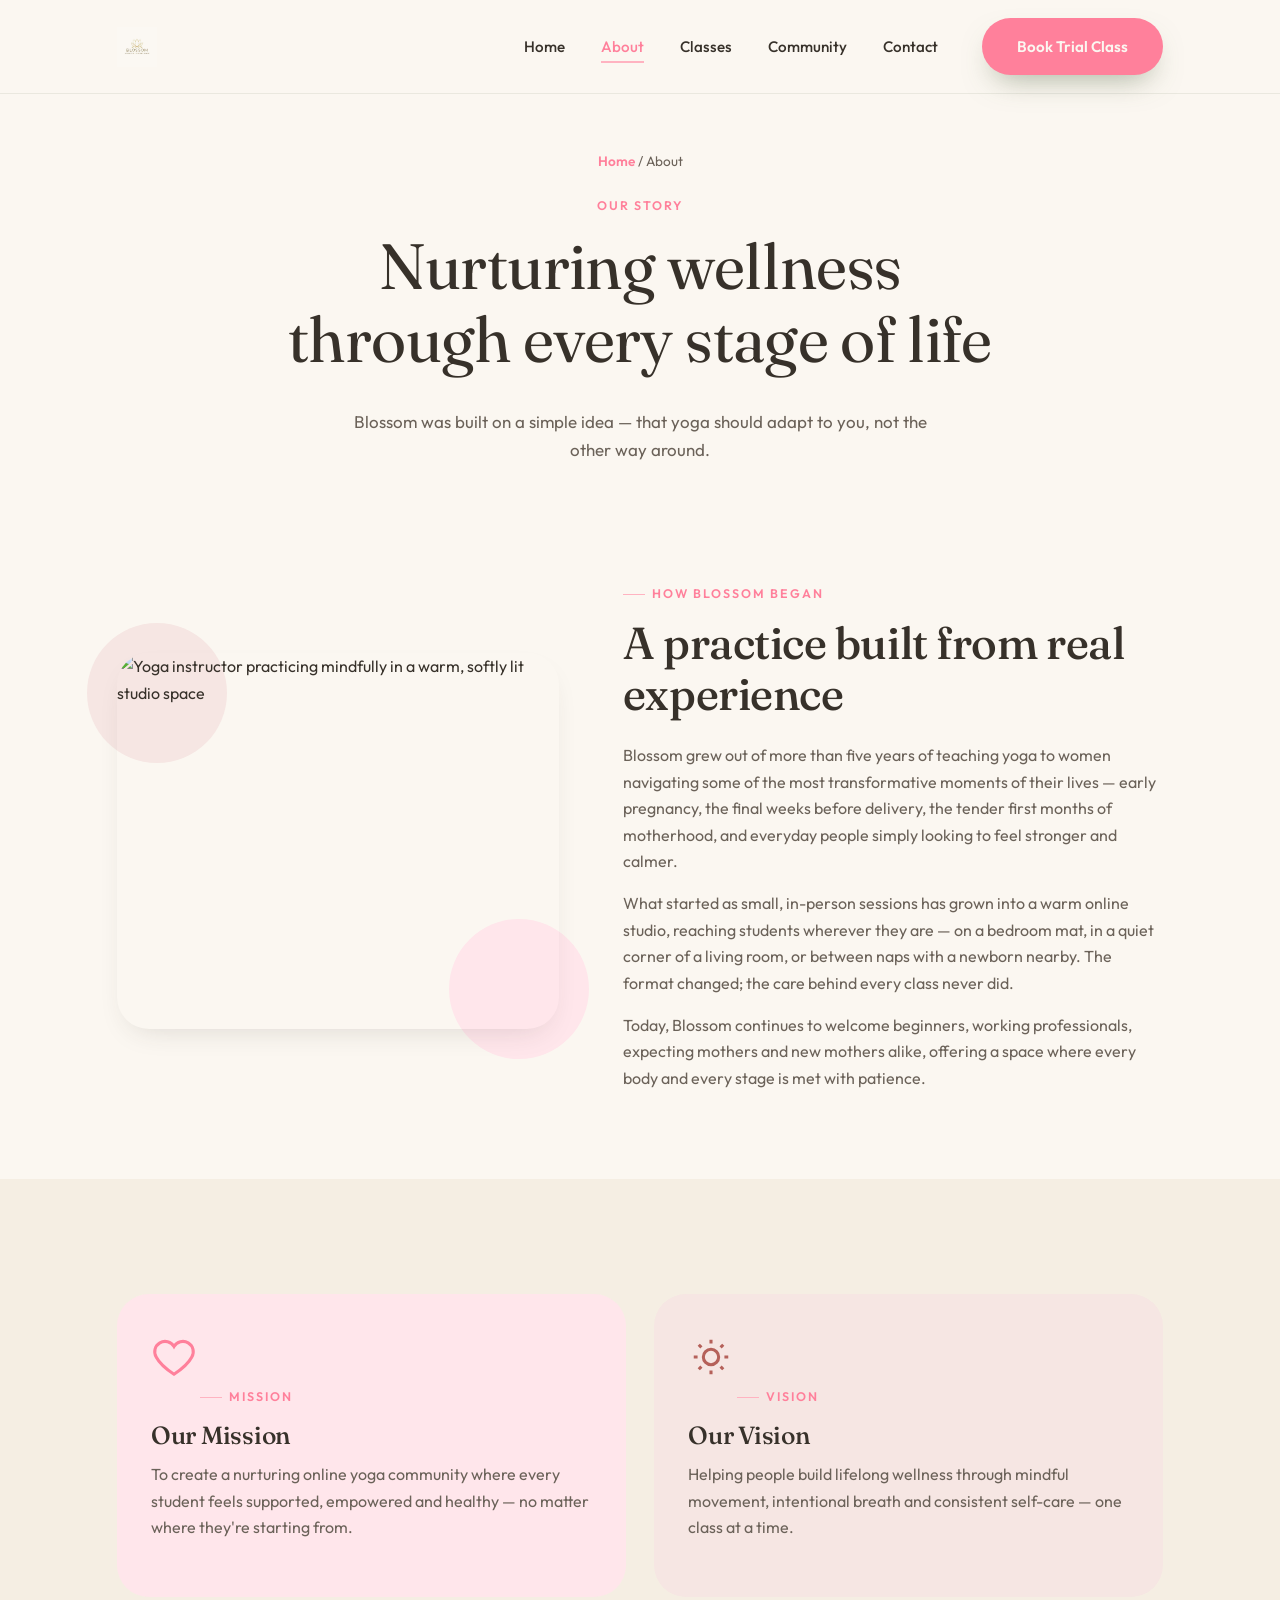
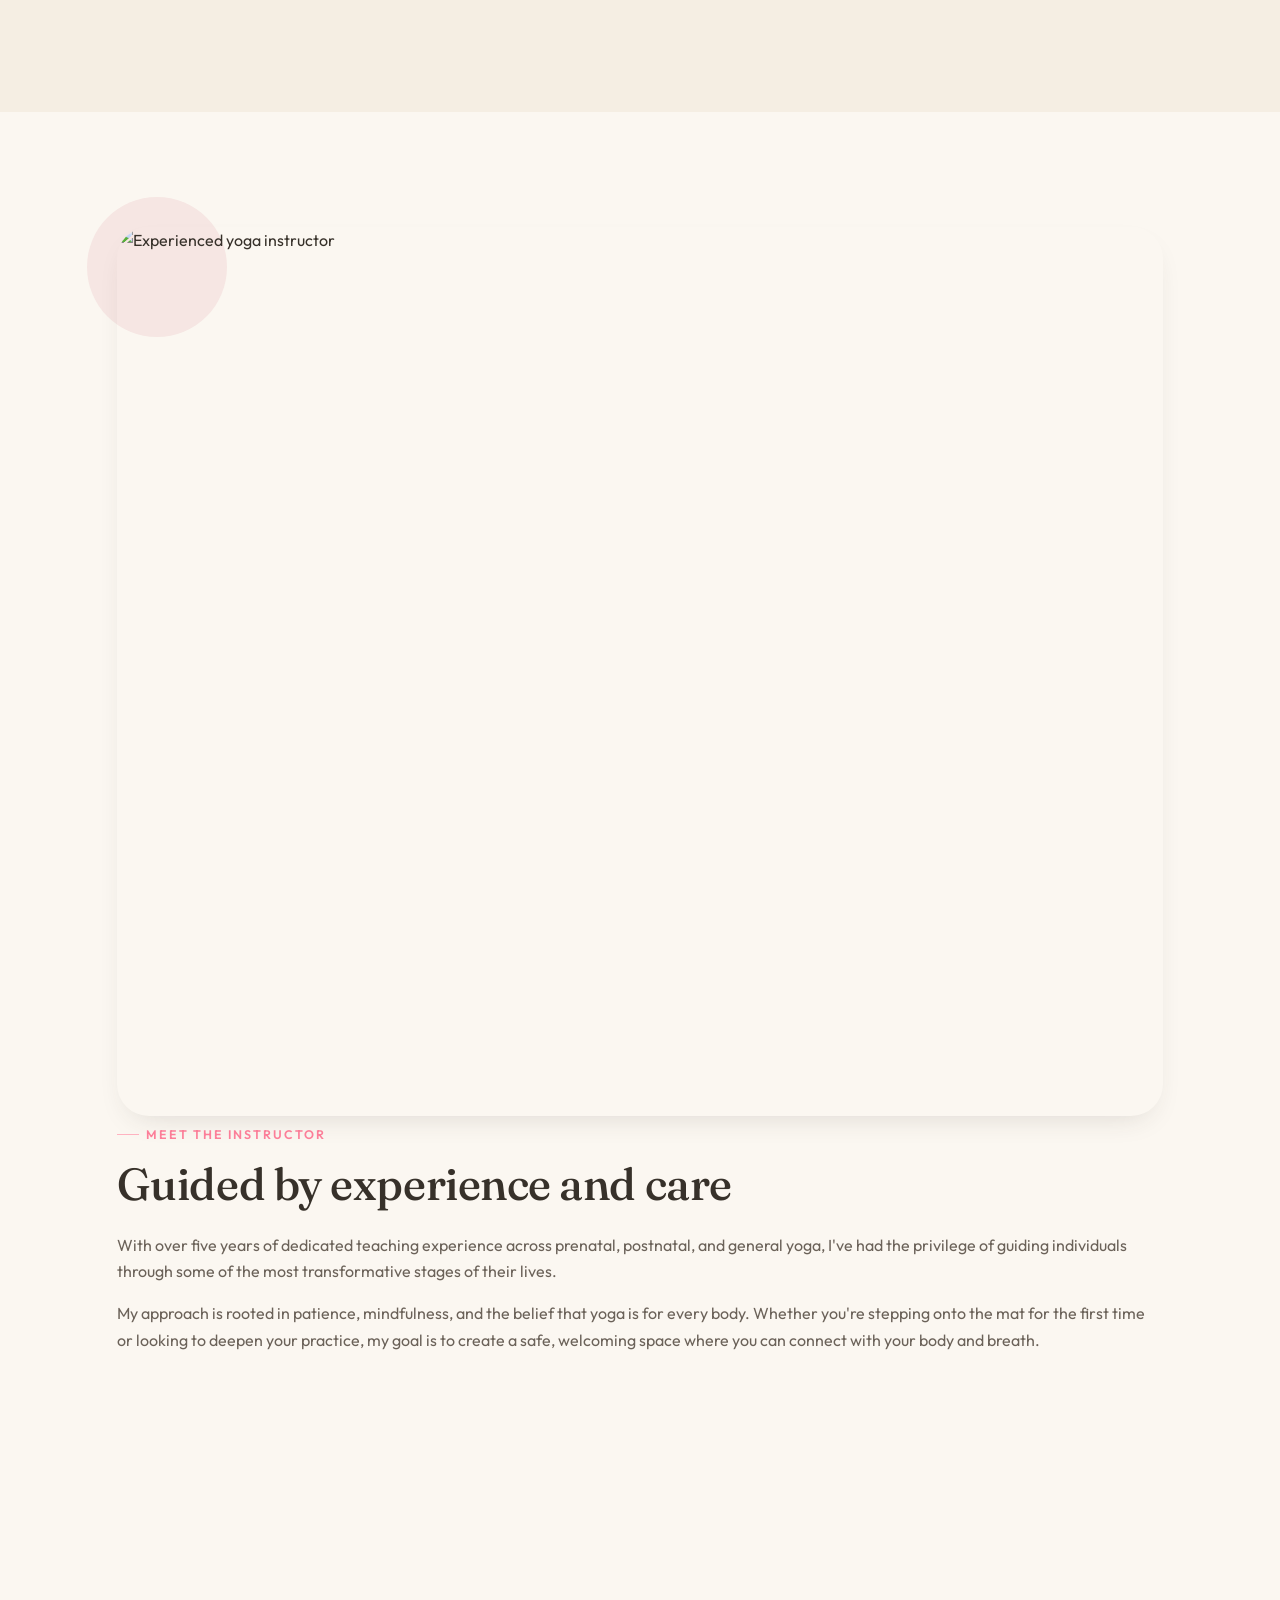
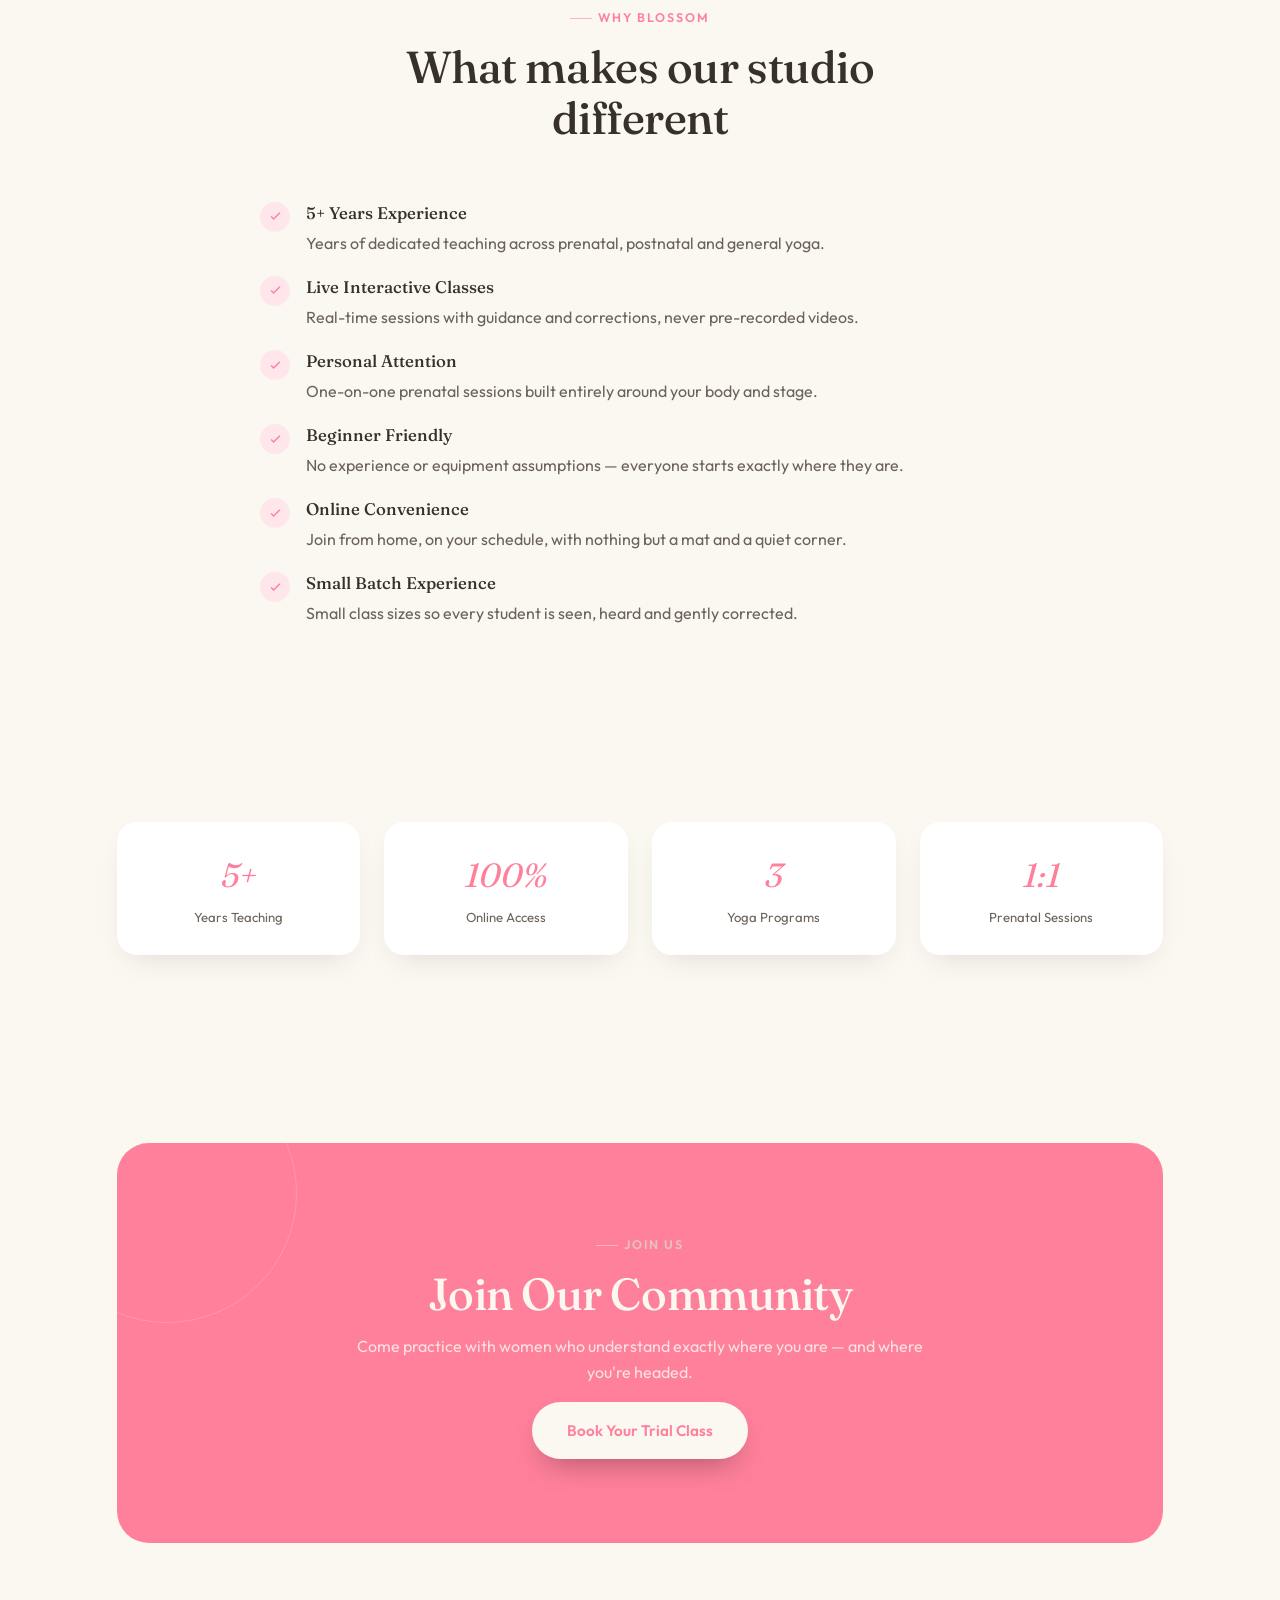
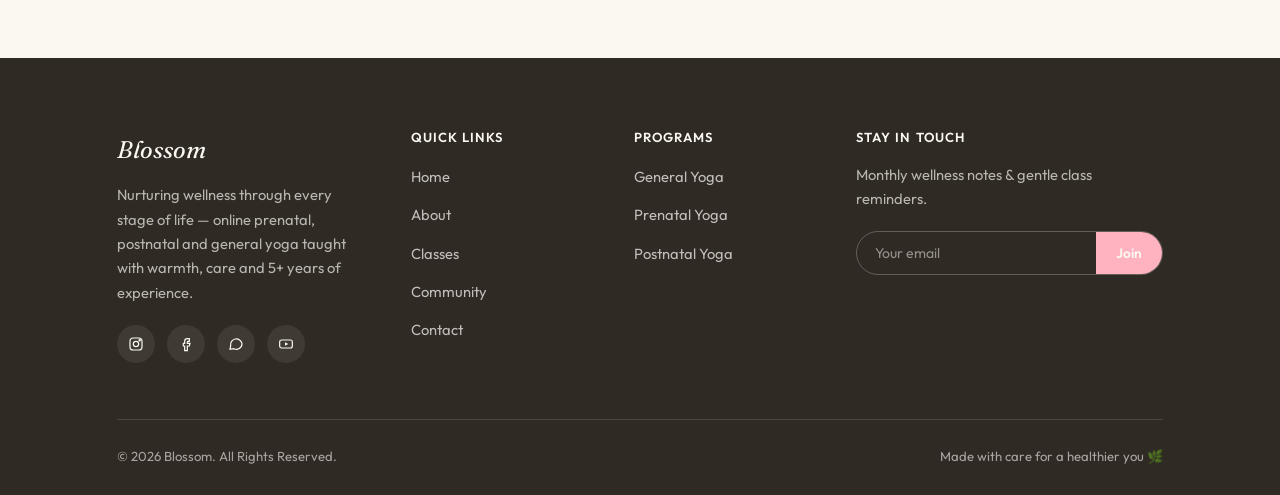
==== commit a35e529d: "Update logo, theme colors, and add instructor section" ====
--- a/about.html
+++ b/about.html
@@ -15,13 +15,7 @@
 <header class="site-header">
   <div class="header-inner">
     <a href="index.html" class="logo" aria-label="Blossom home">
-      <span class="logo-mark">
-        <svg viewBox="0 0 40 40" fill="none" xmlns="http://www.w3.org/2000/svg">
-          <path d="M20 34C20 34 8 27 8 16.5C8 12 11.5 8 16 8C18 8 19.5 9 20 10.5C20.5 9 22 8 24 8C28.5 8 32 12 32 16.5C32 27 20 34 20 34Z" stroke="currentColor" stroke-width="1.6" stroke-linejoin="round"/>
-          <path d="M20 10.5V34" stroke="currentColor" stroke-width="1.6"/>
-        </svg>
-      </span>
-      Blossom
+      <img src="assets/img/logo.jpg" alt="Blossom Logo" class="logo-img">
     </a>
     <nav class="main-nav" id="main-nav">
       <ul class="nav-links">
@@ -92,6 +86,25 @@
 
 <section class="section">
   <div class="container">
+    <div class="two-col align-center">
+      <div class="split-media">
+        <span class="accent-dot tl" aria-hidden="true"></span>
+        <div class="frame">
+          <img src="https://images.unsplash.com/photo-1518611012118-696072aa579a?auto=format&fit=crop&w=900&q=80" alt="Experienced yoga instructor">
+        </div>
+      </div>
+      <div>
+        <span class="eyebrow">Meet the Instructor</span>
+        <h2>Guided by experience and care</h2>
+        <p>With over five years of dedicated teaching experience across prenatal, postnatal, and general yoga, I've had the privilege of guiding individuals through some of the most transformative stages of their lives.</p>
+        <p>My approach is rooted in patience, mindfulness, and the belief that yoga is for every body. Whether you're stepping onto the mat for the first time or looking to deepen your practice, my goal is to create a safe, welcoming space where you can connect with your body and breath.</p>
+      </div>
+    </div>
+  </div>
+</section>
+
+<section class="section">
+  <div class="container">
     <div class="section-head center reveal">
       <span class="eyebrow">Why Blossom</span>
       <h2>What makes our studio different</h2>
--- a/assets/css/style.css
+++ b/assets/css/style.css
@@ -12,9 +12,9 @@
 :root{
   --cream:      #FBF7F1;
   --cream-2:    #F5EEE3;
-  --sage:       #8A9A73;
-  --sage-dark:  #5B6B4A;
-  --sage-pale:  #E4E9DA;
+  --sage:       #ffb3c1;
+  --sage-dark:  #ff809b;
+  --sage-pale:  #ffe6eb;
   --blush:      #E8C2BE;
   --blush-pale: #F6E6E3;
   --beige:      #E9DCC7;
@@ -163,8 +163,7 @@
   color: var(--sage-dark);
   display: flex; align-items: center; gap: 10px;
 }
-.logo .logo-mark{ width: 30px; height: 30px; flex-shrink: 0; }
-.logo .logo-mark svg{ width: 100%; height: 100%; }
+.logo-img { height: 40px; width: auto; object-fit: contain; mix-blend-mode: multiply; }
 
 .main-nav{ display: flex; align-items: center; gap: 44px; }
 .nav-links{ display: flex; gap: 36px; }
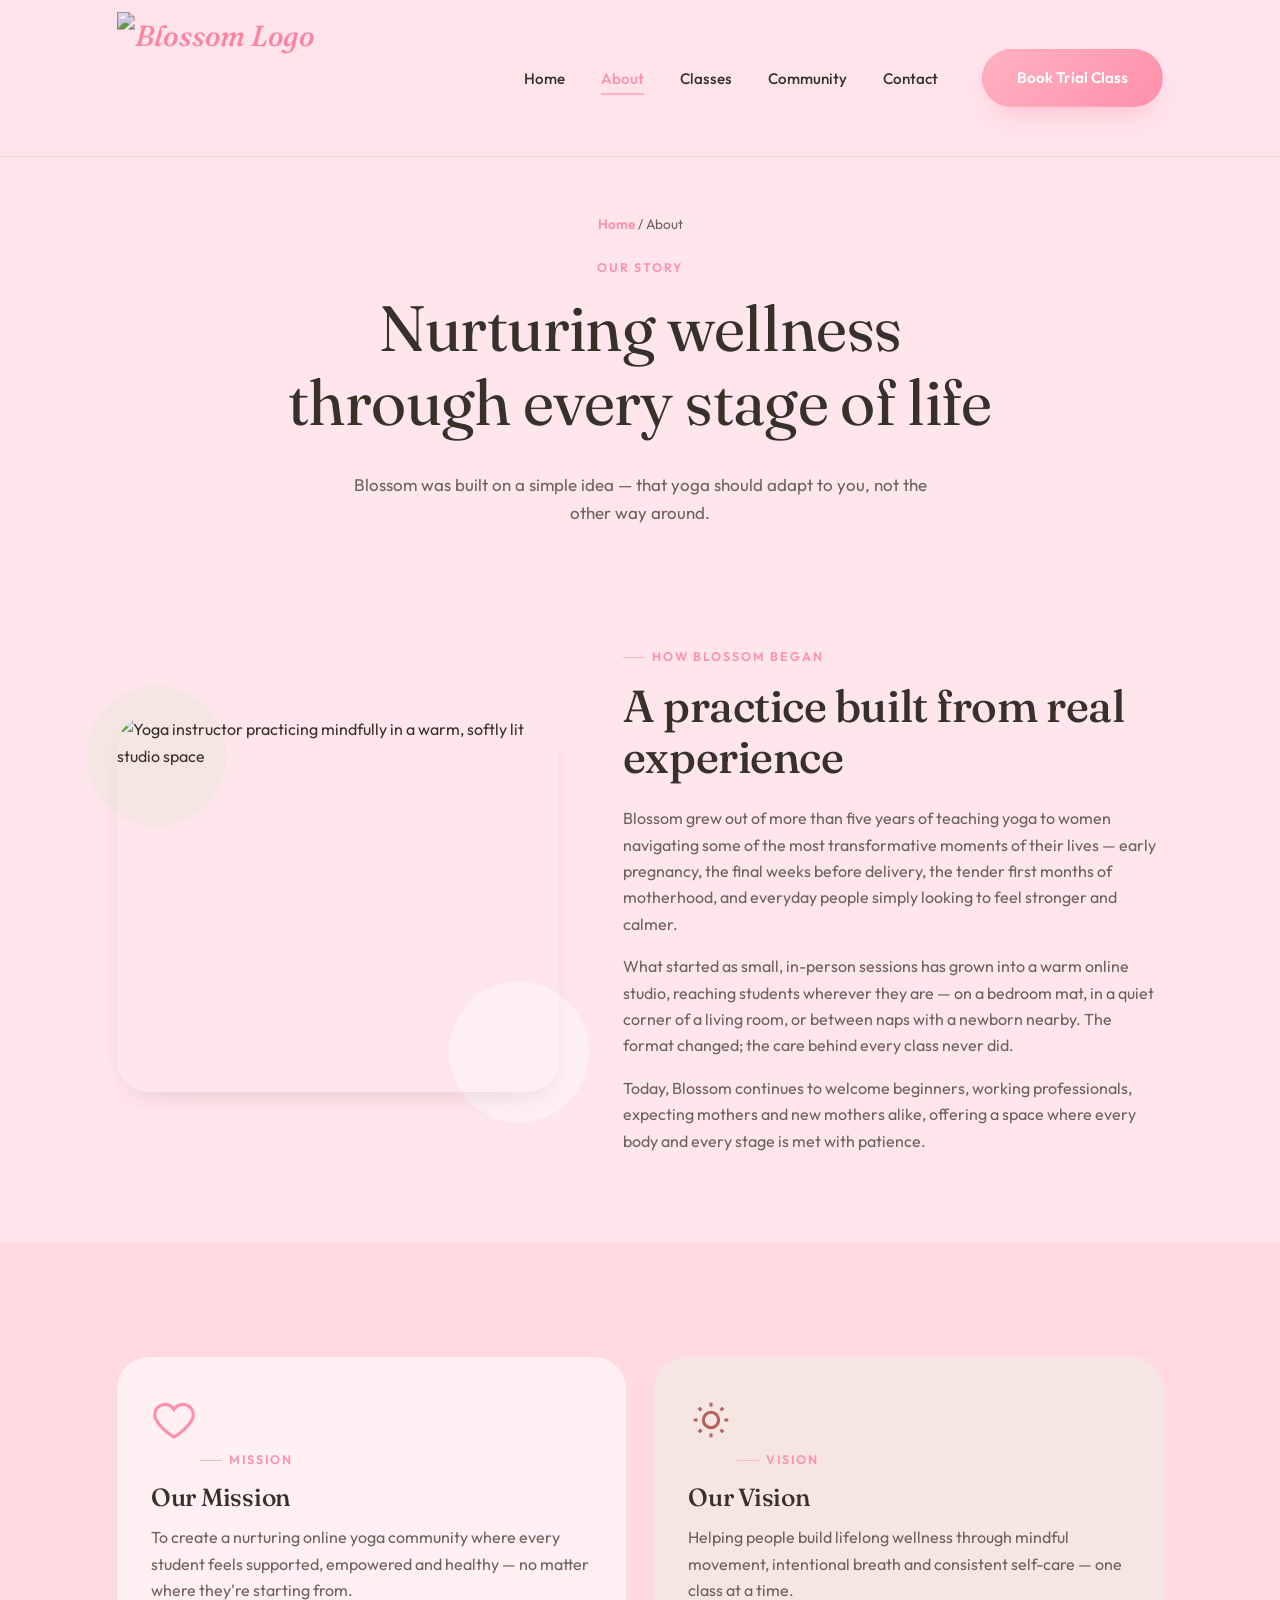
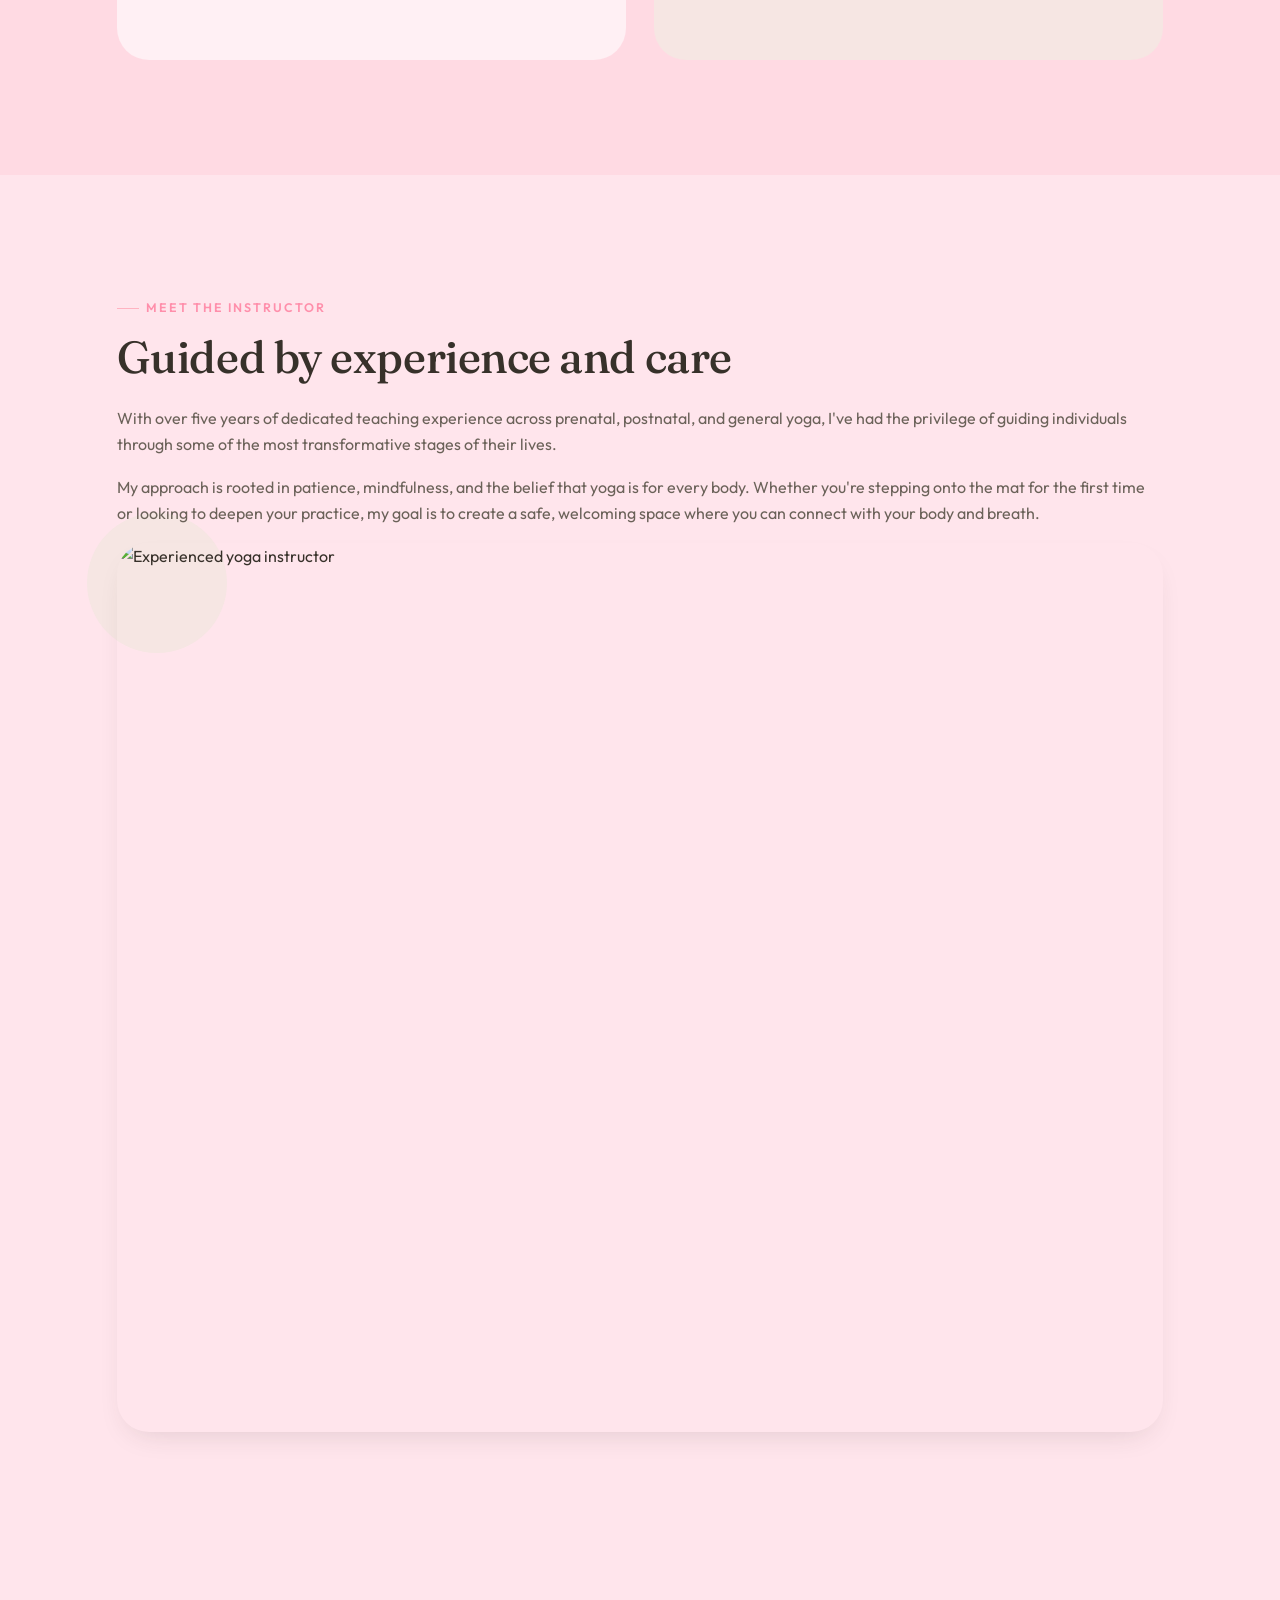
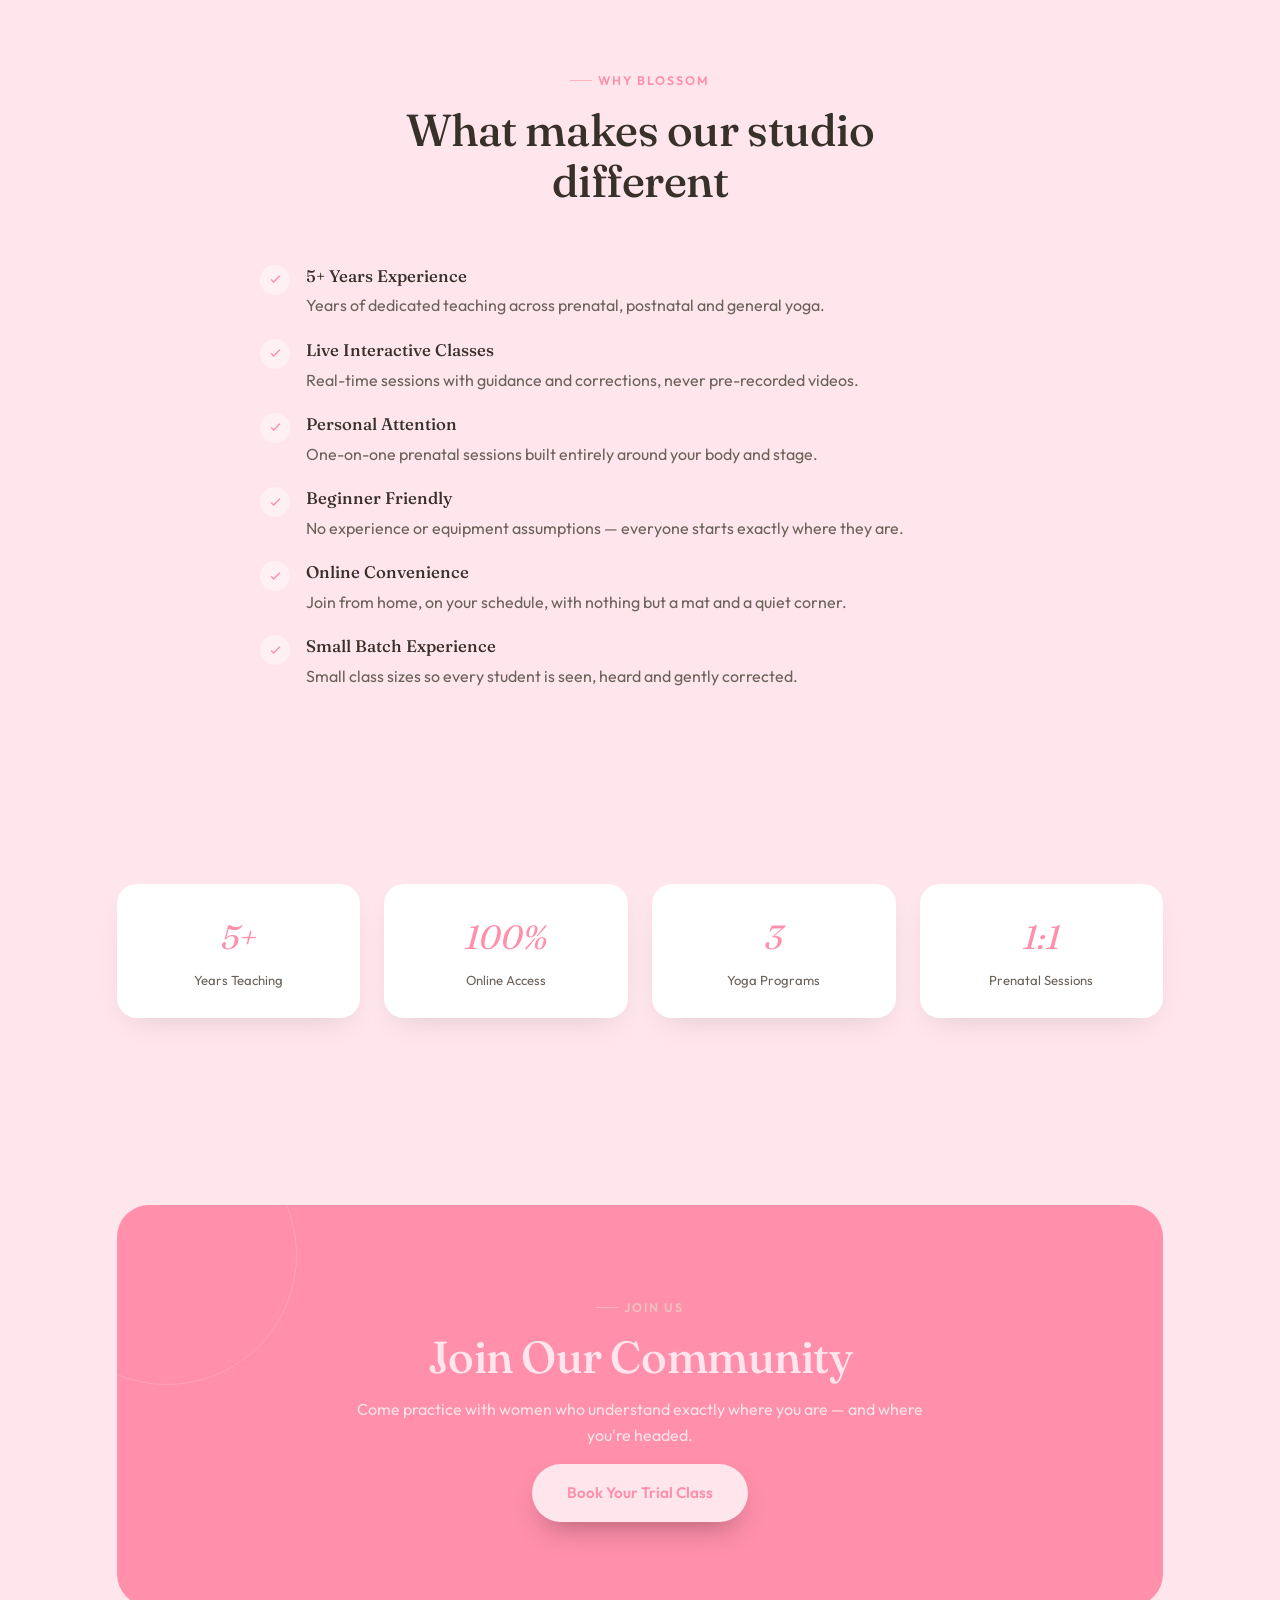
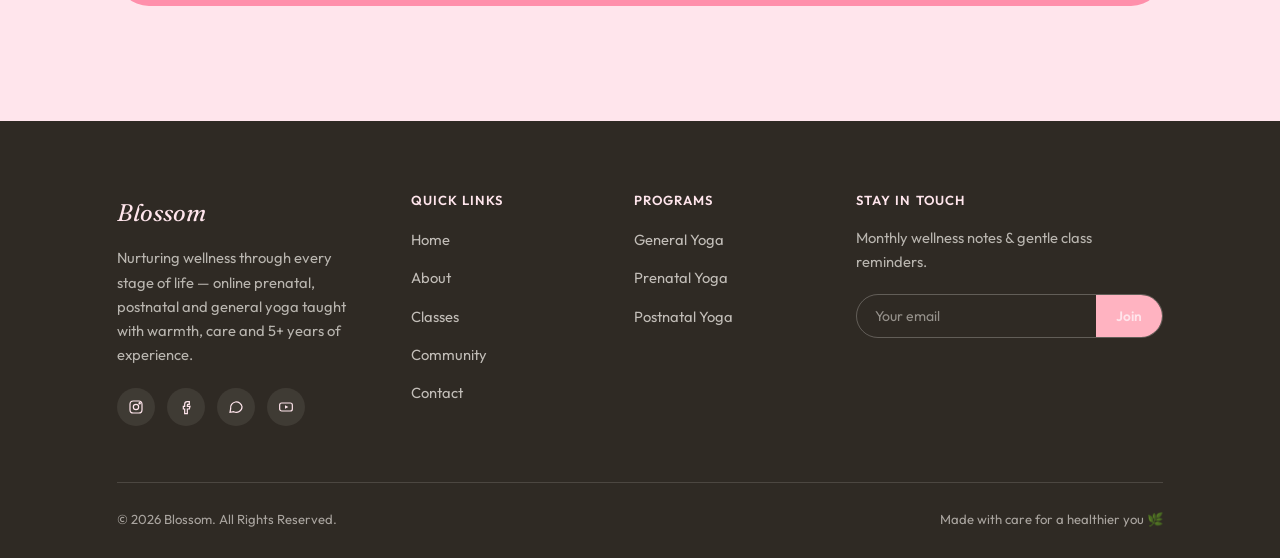
==== commit 15d6cf7e: "Update logo with correct source file, update layouts and links" ====
--- a/about.html
+++ b/about.html
@@ -15,7 +15,7 @@
 <header class="site-header">
   <div class="header-inner">
     <a href="index.html" class="logo" aria-label="Blossom home">
-      <img src="assets/img/logo.jpg" alt="Blossom Logo" class="logo-img">
+      <img src="assets/img/logo.svg" alt="Blossom Logo" class="logo-img">
     </a>
     <nav class="main-nav" id="main-nav">
       <ul class="nav-links">
@@ -87,17 +87,17 @@
 <section class="section">
   <div class="container">
     <div class="two-col align-center">
+      <div>
+        <span class="eyebrow">Meet the Instructor</span>
+        <h2>Guided by experience and care</h2>
+        <p>With over five years of dedicated teaching experience across prenatal, postnatal, and general yoga, I've had the privilege of guiding individuals through some of the most transformative stages of their lives.</p>
+        <p>My approach is rooted in patience, mindfulness, and the belief that yoga is for every body. Whether you're stepping onto the mat for the first time or looking to deepen your practice, my goal is to create a safe, welcoming space where you can connect with your body and breath.</p>
+      </div>
       <div class="split-media">
         <span class="accent-dot tl" aria-hidden="true"></span>
         <div class="frame">
           <img src="https://images.unsplash.com/photo-1518611012118-696072aa579a?auto=format&fit=crop&w=900&q=80" alt="Experienced yoga instructor">
         </div>
-      </div>
-      <div>
-        <span class="eyebrow">Meet the Instructor</span>
-        <h2>Guided by experience and care</h2>
-        <p>With over five years of dedicated teaching experience across prenatal, postnatal, and general yoga, I've had the privilege of guiding individuals through some of the most transformative stages of their lives.</p>
-        <p>My approach is rooted in patience, mindfulness, and the belief that yoga is for every body. Whether you're stepping onto the mat for the first time or looking to deepen your practice, my goal is to create a safe, welcoming space where you can connect with your body and breath.</p>
       </div>
     </div>
   </div>
--- a/assets/css/style.css
+++ b/assets/css/style.css
@@ -10,11 +10,11 @@
 @import url('https://fonts.googleapis.com/css2?family=Fraunces:ital,opsz,wght@0,9..144,300;0,9..144,400;0,9..144,500;0,9..144,600;1,9..144,400;1,9..144,500&family=Outfit:wght@300;400;500;600;700&display=swap');
 
 :root{
-  --cream:      #FBF7F1;
-  --cream-2:    #F5EEE3;
+  --cream:      #ffe5ec;
+  --cream-2:    #ffdae3;
   --sage:       #ffb3c1;
-  --sage-dark:  #ff809b;
-  --sage-pale:  #ffe6eb;
+  --sage-dark:  #ff8fab;
+  --sage-pale:  #fff0f4;
   --blush:      #E8C2BE;
   --blush-pale: #F6E6E3;
   --beige:      #E9DCC7;
@@ -120,11 +120,11 @@
   white-space: nowrap;
 }
 .btn-primary{
-  background: var(--sage-dark);
-  color: var(--cream);
-  box-shadow: 0 14px 30px -12px rgba(91,107,74,.55);
-}
-.btn-primary:hover{ transform: translateY(-3px); box-shadow: 0 20px 36px -14px rgba(91,107,74,.65); background:#4c5a3d; }
+  background: linear-gradient(135deg, var(--sage), var(--sage-dark));
+  color: var(--white);
+  box-shadow: 0 14px 30px -12px rgba(255,143,171,.55);
+}
+.btn-primary:hover{ transform: translateY(-3px); box-shadow: 0 20px 36px -14px rgba(255,143,171,.65); background: linear-gradient(135deg, var(--sage-dark), var(--sage)); }
 .btn-secondary{
   background: transparent;
   color: var(--sage-dark);
@@ -143,7 +143,7 @@
    ========================================================================== */
 .site-header{
   position: sticky; top: 0; z-index: 500;
-  background: rgba(251, 247, 241, 0.86);
+  background: rgba(255, 229, 236, 0.86);
   backdrop-filter: blur(14px) saturate(140%);
   -webkit-backdrop-filter: blur(14px) saturate(140%);
   border-bottom: 1px solid rgba(91,107,74,.1);
@@ -163,7 +163,7 @@
   color: var(--sage-dark);
   display: flex; align-items: center; gap: 10px;
 }
-.logo-img { height: 40px; width: auto; object-fit: contain; mix-blend-mode: multiply; }
+.logo-img { height: 120px; width: auto; object-fit: contain; mix-blend-mode: multiply; transform: scale(1.1); transform-origin: left center; }
 
 .main-nav{ display: flex; align-items: center; gap: 44px; }
 .nav-links{ display: flex; gap: 36px; }
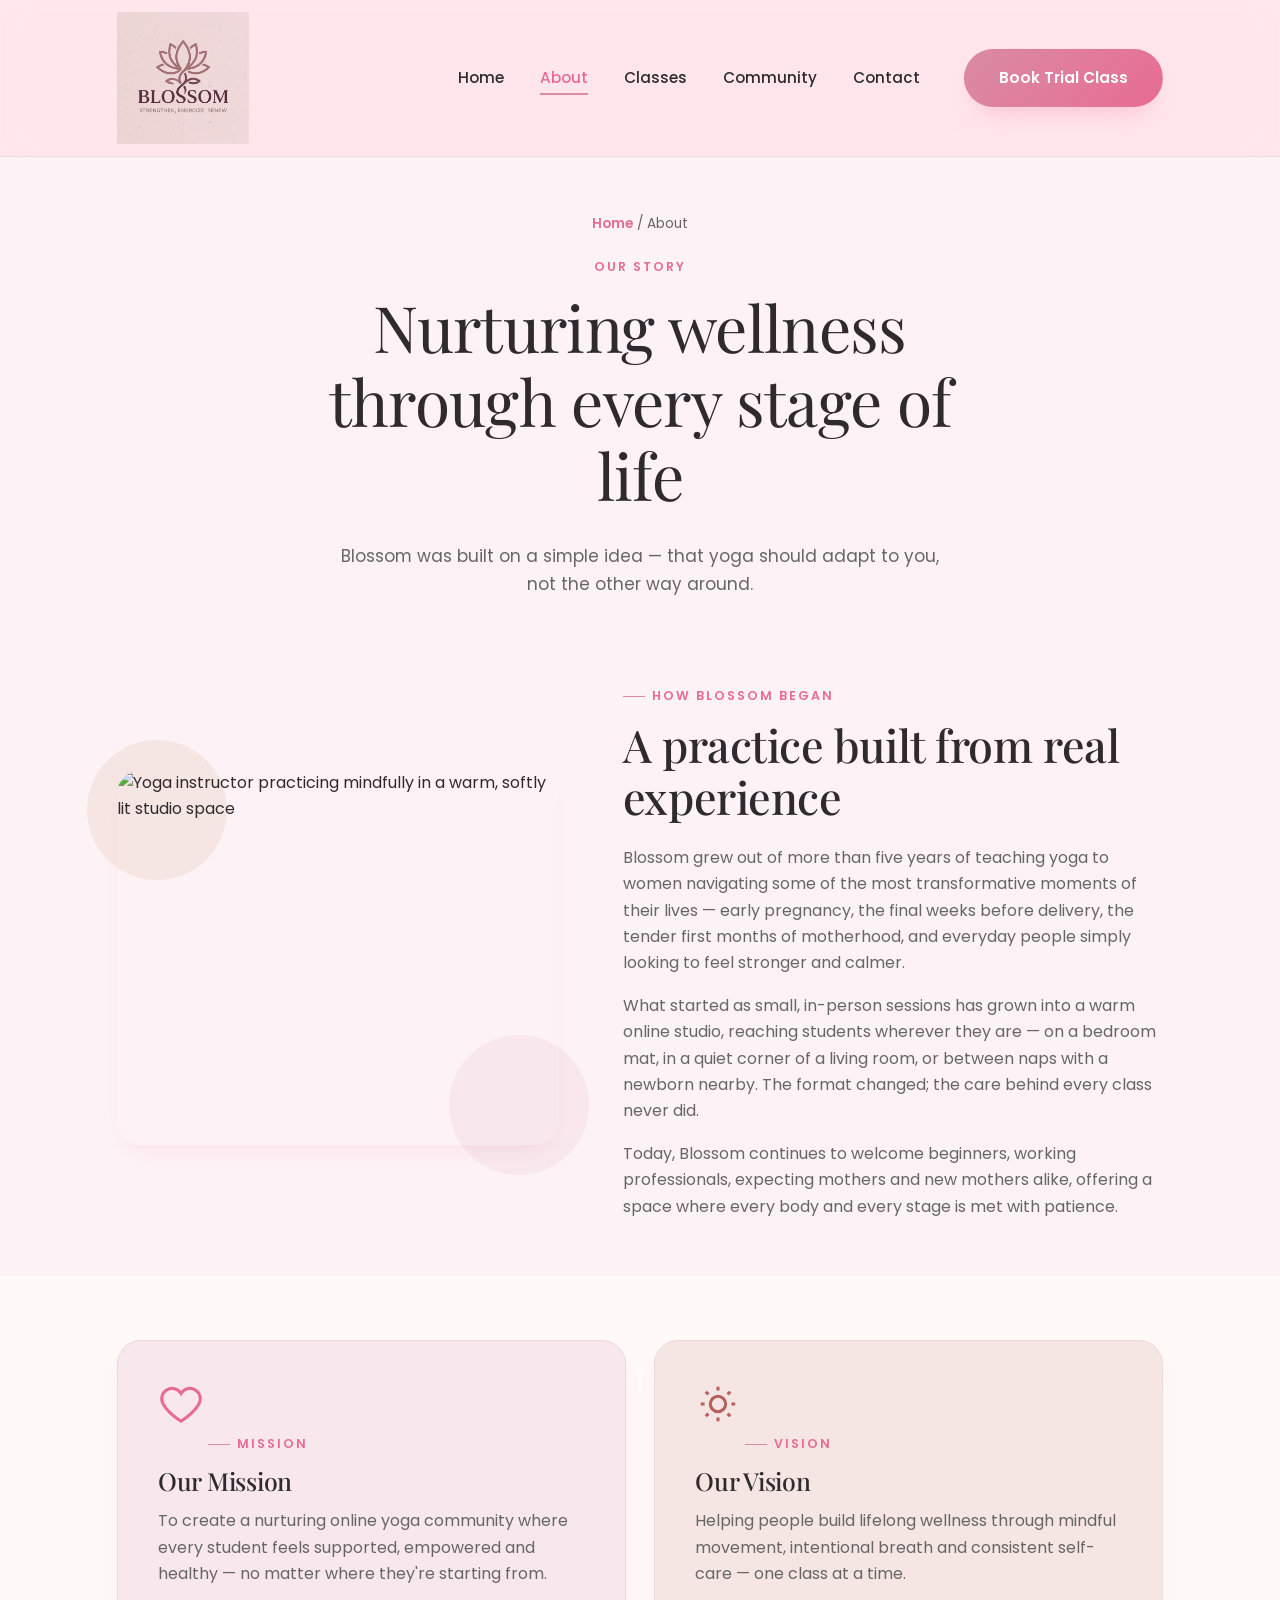
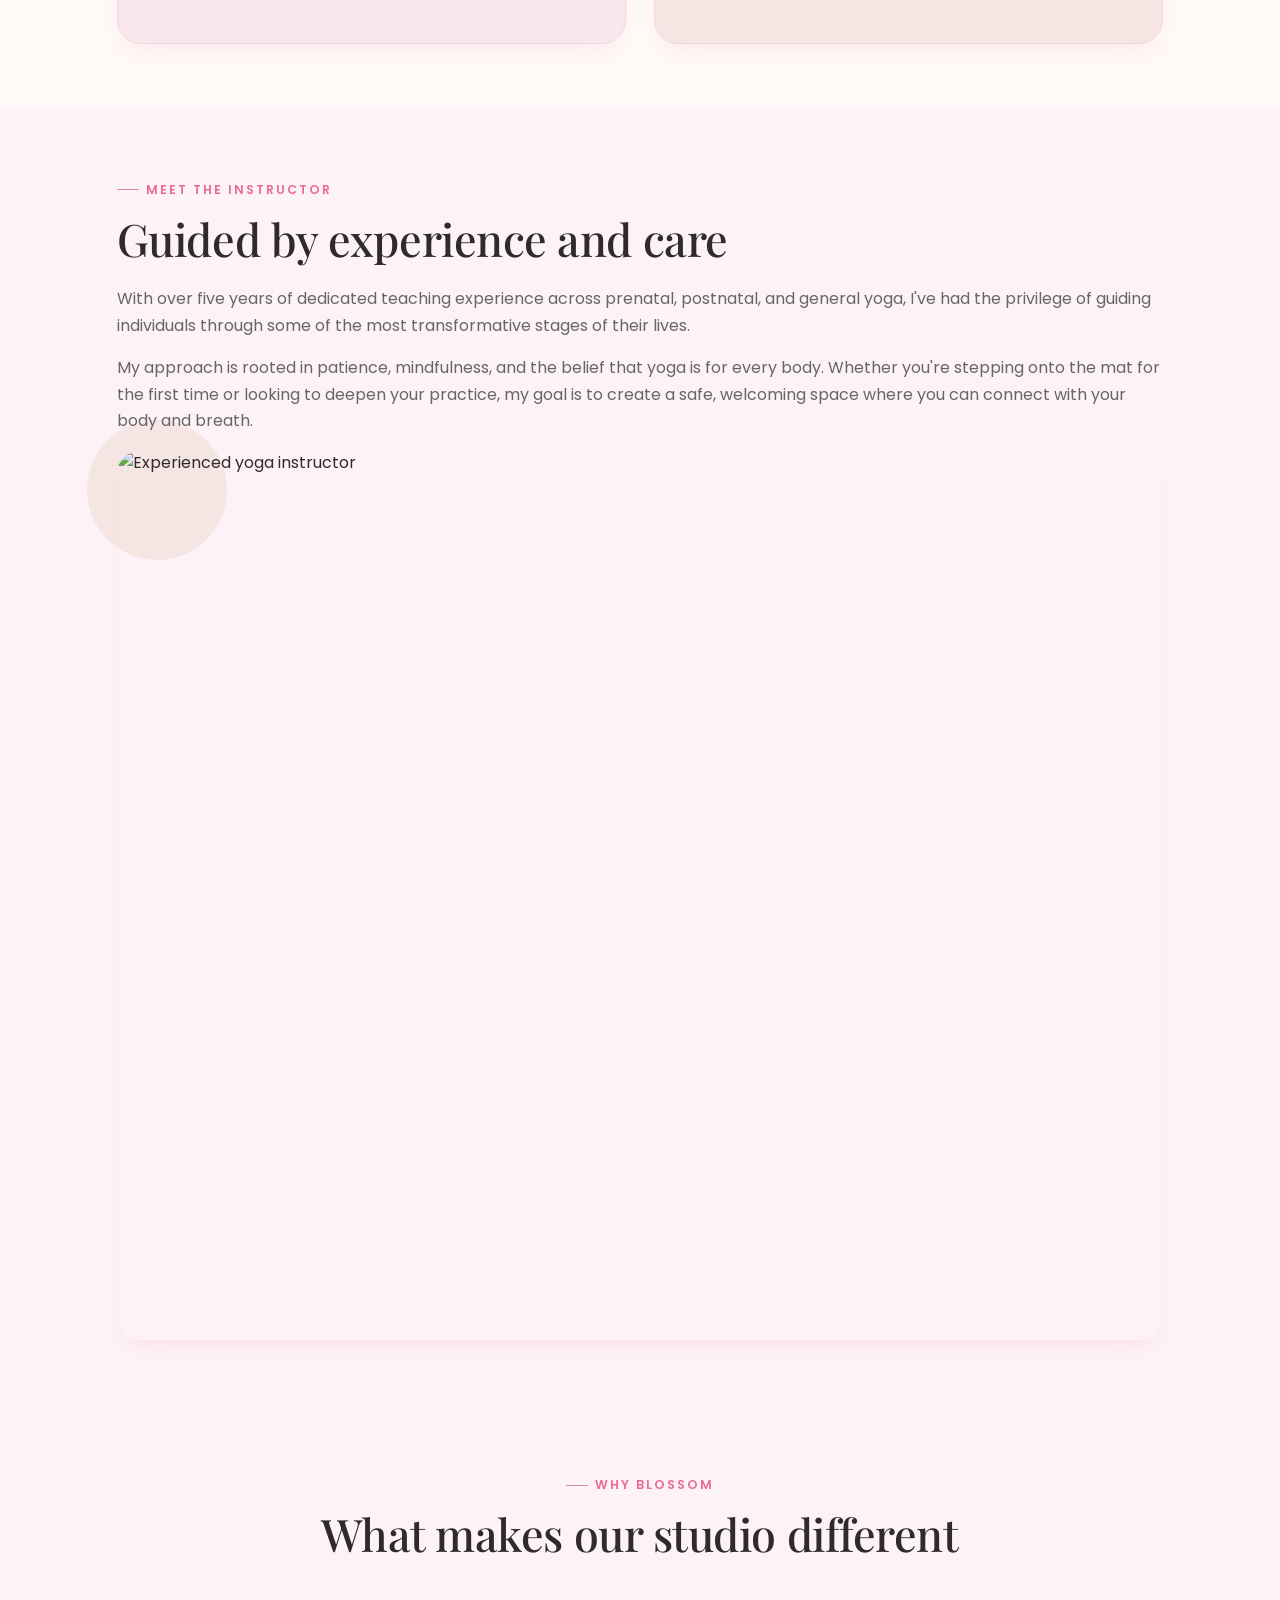
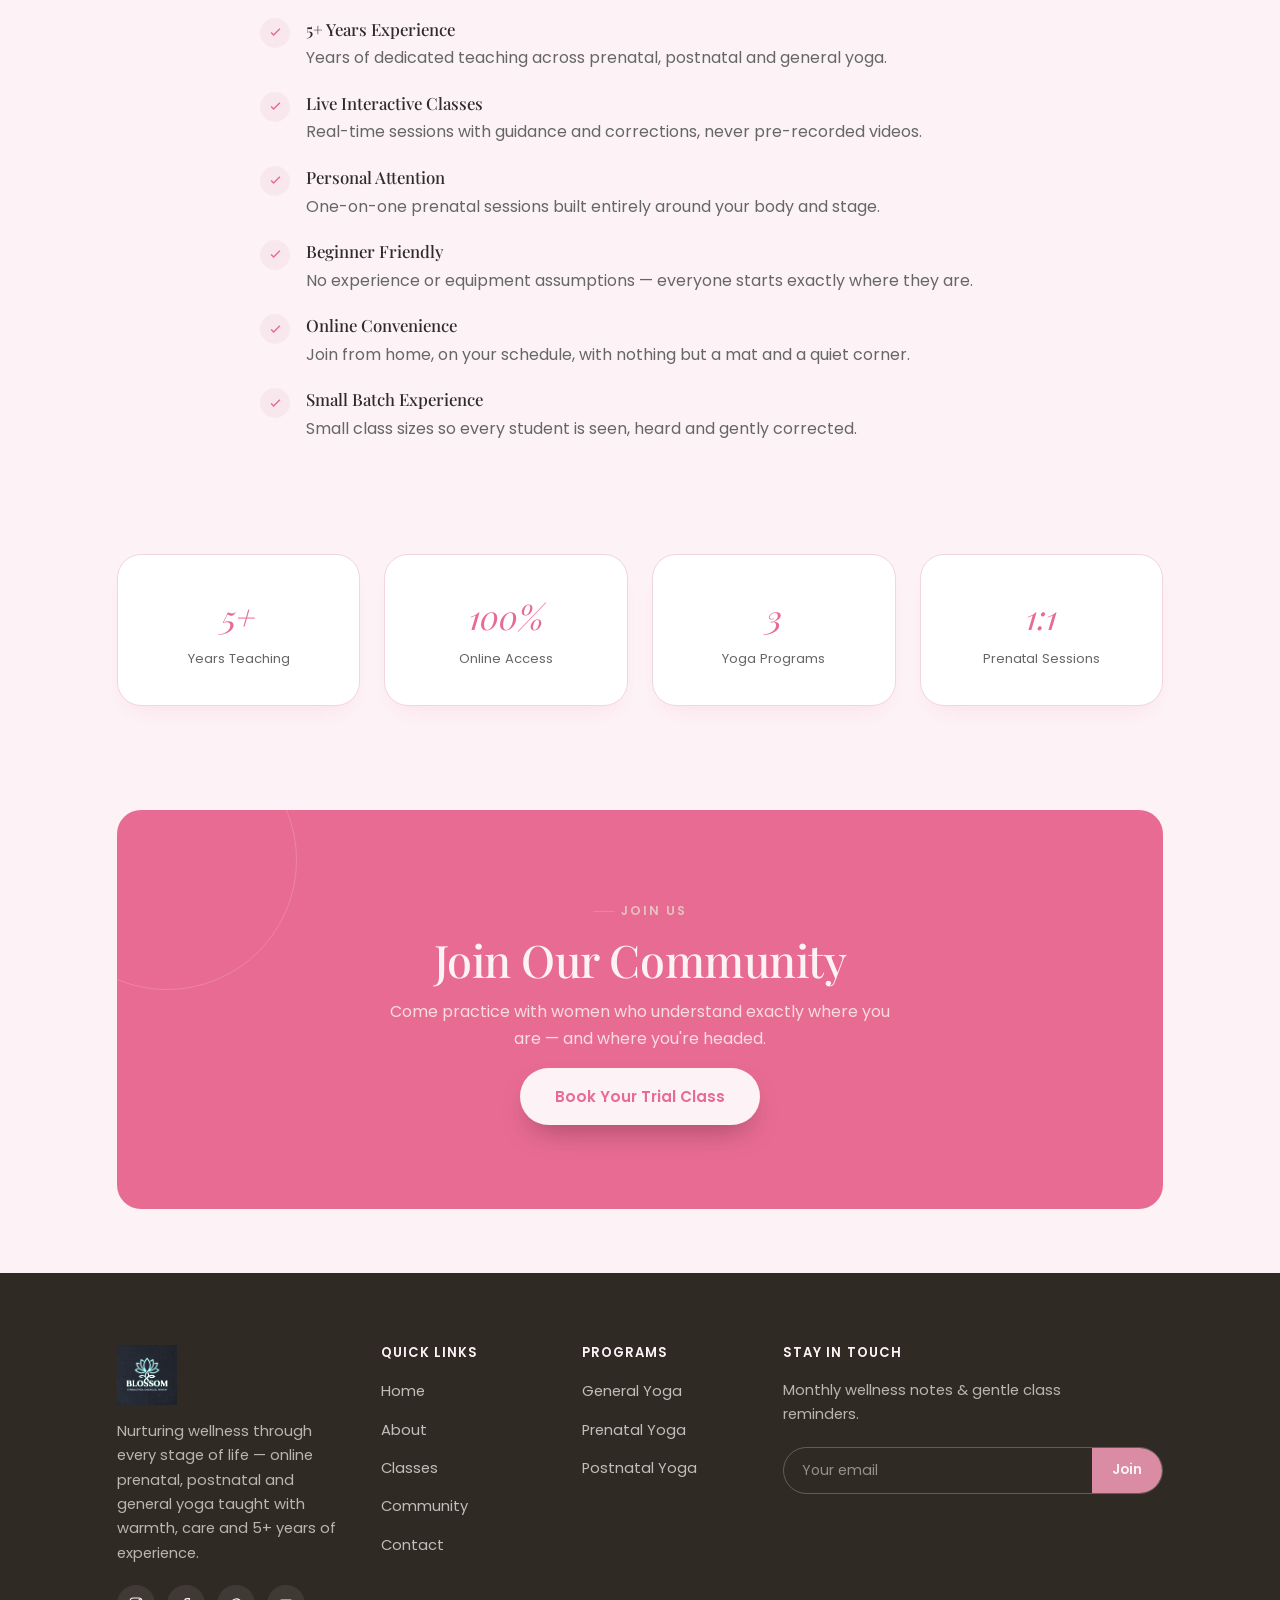
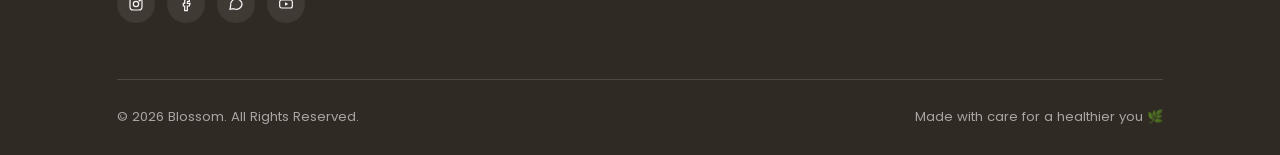
==== commit 6b8b55c6: "Update form links for General and Prenatal Yoga" ====
--- a/about.html
+++ b/about.html
@@ -15,7 +15,7 @@
 <header class="site-header">
   <div class="header-inner">
     <a href="index.html" class="logo" aria-label="Blossom home">
-      <img src="assets/img/logo.svg" alt="Blossom Logo" class="logo-img">
+      <img src="assets/img/logo.png" alt="Blossom Logo" class="logo-img">
     </a>
     <nav class="main-nav" id="main-nav">
       <ul class="nav-links">
@@ -167,7 +167,7 @@
   <div class="container">
     <div class="footer-grid">
       <div class="footer-col">
-        <div class="footer-logo">Blossom</div>
+        <a href="index.html"><img src="assets/img/logo.png" alt="Blossom Logo" class="footer-logo-img"></a>
         <p class="footer-desc">Nurturing wellness through every stage of life — online prenatal, postnatal and general yoga taught with warmth, care and 5+ years of experience.</p>
         <div class="footer-social">
           <a href="#" aria-label="Blossom on Instagram"><svg viewBox="0 0 24 24" fill="none" stroke="currentColor" stroke-width="1.8"><rect x="3" y="3" width="18" height="18" rx="5"/><circle cx="12" cy="12" r="4"/><circle cx="17.5" cy="6.5" r="1"/></svg></a>
--- a/assets/css/style.css
+++ b/assets/css/style.css
@@ -7,32 +7,33 @@
    loader, a hero focal point and a section-divider heartbeat throughout.
    ========================================================================== */
 
-@import url('https://fonts.googleapis.com/css2?family=Fraunces:ital,opsz,wght@0,9..144,300;0,9..144,400;0,9..144,500;0,9..144,600;1,9..144,400;1,9..144,500&family=Outfit:wght@300;400;500;600;700&display=swap');
+@import url('https://fonts.googleapis.com/css2?family=Playfair+Display:ital,wght@0,400..700;1,400..700&family=Poppins:wght@300;400;500;600&display=swap');
 
 :root{
-  --cream:      #ffe5ec;
-  --cream-2:    #ffdae3;
-  --sage:       #ffb3c1;
-  --sage-dark:  #ff8fab;
-  --sage-pale:  #fff0f4;
+  --cream:      #FDF3F6;
+  --cream-2:    #FFF9F7;
+  --sage:       #D98CA4;
+  --sage-dark:  #E86B93;
+  --sage-pale:  #F8E8ED;
   --blush:      #E8C2BE;
   --blush-pale: #F6E6E3;
+  --border-pink: #F1D6DF;
   --beige:      #E9DCC7;
   --lavender:   #C7BEDD;
   --lavender-pale: #EEE9F5;
-  --ink:        #37312A;
-  --ink-soft:   #6B6259;
+  --ink:        #2F2A2D;
+  --ink-soft:   #666666;
   --white:      #FFFFFF;
 
-  --font-display: 'Fraunces', serif;
-  --font-body: 'Outfit', sans-serif;
-
-  --radius-lg: 32px;
+  --font-display: 'Playfair Display', serif;
+  --font-body: 'Poppins', sans-serif;
+
+  --radius-lg: 24px;
   --radius-md: 20px;
   --radius-sm: 12px;
 
-  --shadow-soft: 0 20px 50px -20px rgba(91, 107, 74, 0.25);
-  --shadow-card: 0 12px 30px -14px rgba(55, 49, 42, 0.18);
+  --shadow-soft: 0 20px 40px -15px rgba(217, 140, 164, 0.2);
+  --shadow-card: 0 12px 25px -10px rgba(232, 107, 147, 0.15);
 
   --ease: cubic-bezier(.4,0,.2,1);
 }
@@ -93,8 +94,8 @@
 }
 
 .container{ max-width: 1200px; margin: 0 auto; padding: 0 6vw; }
-.section{ padding: clamp(64px, 9vw, 120px) 0; position: relative; }
-.section-tight{ padding: clamp(40px, 6vw, 72px) 0; }
+.section{ padding: clamp(32px, 5vw, 64px) 0; position: relative; }
+.section-tight{ padding: clamp(24px, 4vw, 40px) 0; }
 
 /* ---------- focus & a11y ---------- */
 a:focus-visible, button:focus-visible, input:focus-visible, textarea:focus-visible, select:focus-visible{
@@ -206,8 +207,9 @@
    ========================================================================== */
 .hero{
   position: relative;
-  padding: 64px 0 clamp(60px, 8vw, 100px);
+  padding: 32px 0 clamp(32px, 4vw, 60px);
   overflow: hidden;
+  background: linear-gradient(135deg, var(--cream) 0%, var(--sage-pale) 100%);
 }
 .hero-bg-blob{
   position: absolute; z-index: 0; pointer-events: none;
@@ -309,7 +311,8 @@
    ========================================================================== */
 .program-card{
   background: var(--white);
-  border-radius: var(--radius-lg);
+  border: 1px solid var(--border-pink);
+  border-radius: var(--radius-md);
   overflow: hidden;
   box-shadow: var(--shadow-card);
   display: flex; flex-direction: column;
@@ -434,7 +437,11 @@
    ABOUT PAGE
    ========================================================================== */
 .stat-row{ display: grid; grid-template-columns: repeat(4, 1fr); gap: 24px; margin-top: 8px; }
-.stat-item{ text-align: center; padding: 26px 14px; background: var(--white); border-radius: var(--radius-md); box-shadow: var(--shadow-card); }
+.stat-item{ text-align: center;  padding: 34px 24px;
+  background: var(--white);
+  border: 1px solid var(--border-pink);
+  border-radius: var(--radius-lg);
+  box-shadow: var(--shadow-card); }
 .stat-item .num{ font-family: var(--font-display); font-style: italic; font-size: 2.1rem; color: var(--sage-dark); display: block; }
 .stat-item .label{ font-size: .82rem; color: var(--ink-soft); }
 
@@ -449,7 +456,7 @@
 
 .mv-grid{ display: grid; grid-template-columns: 1fr 1fr; gap: 28px; }
 .mv-card{
-  padding: 40px 34px; border-radius: var(--radius-lg);
+  padding: 40px; border-radius: var(--radius-lg); border: 1px solid var(--border-pink); box-shadow: var(--shadow-card);
 }
 .mv-card.mission{ background: var(--sage-pale); }
 .mv-card.vision{ background: var(--blush-pale); }
@@ -553,7 +560,7 @@
    CONTACT PAGE
    ========================================================================== */
 .contact-grid{ display: grid; grid-template-columns: 1fr 1fr; gap: 56px; align-items: flex-start; }
-.contact-form{ background: var(--white); border-radius: var(--radius-lg); padding: 40px; box-shadow: var(--shadow-card); }
+.contact-form{ background: var(--white); border-radius: var(--radius-lg); padding: 40px; box-shadow: var(--shadow-card); border: 1px solid var(--border-pink); }
 .form-row{ display: grid; grid-template-columns: 1fr 1fr; gap: 18px; }
 .field{ margin-bottom: 20px; }
 .field label{ display: block; font-size: .85rem; font-weight: 600; margin-bottom: 8px; color: var(--ink); }
@@ -612,7 +619,7 @@
    ========================================================================== */
 .site-footer{ background: #2F2A24; color: rgba(251,247,241,.82); padding: 72px 0 28px; }
 .footer-grid{ display: grid; grid-template-columns: 1.4fr 1fr 1fr 1.2fr; gap: 44px; margin-bottom: 56px; }
-.footer-logo{ font-family: var(--font-display); font-style: italic; font-size: 1.5rem; color: var(--cream); margin-bottom: 14px; }
+.footer-logo-img { height: 60px; width: auto; object-fit: contain; margin-bottom: 14px; filter: invert(1) brightness(2); }
 .footer-col h4{ color: var(--cream); font-family: var(--font-body); font-weight: 600; font-size: .82rem; text-transform: uppercase; letter-spacing: .08em; margin-bottom: 18px; }
 .footer-col ul{ display: grid; gap: 12px; }
 .footer-col a{ font-size: .92rem; color: rgba(251,247,241,.72); transition: color .3s var(--ease); }
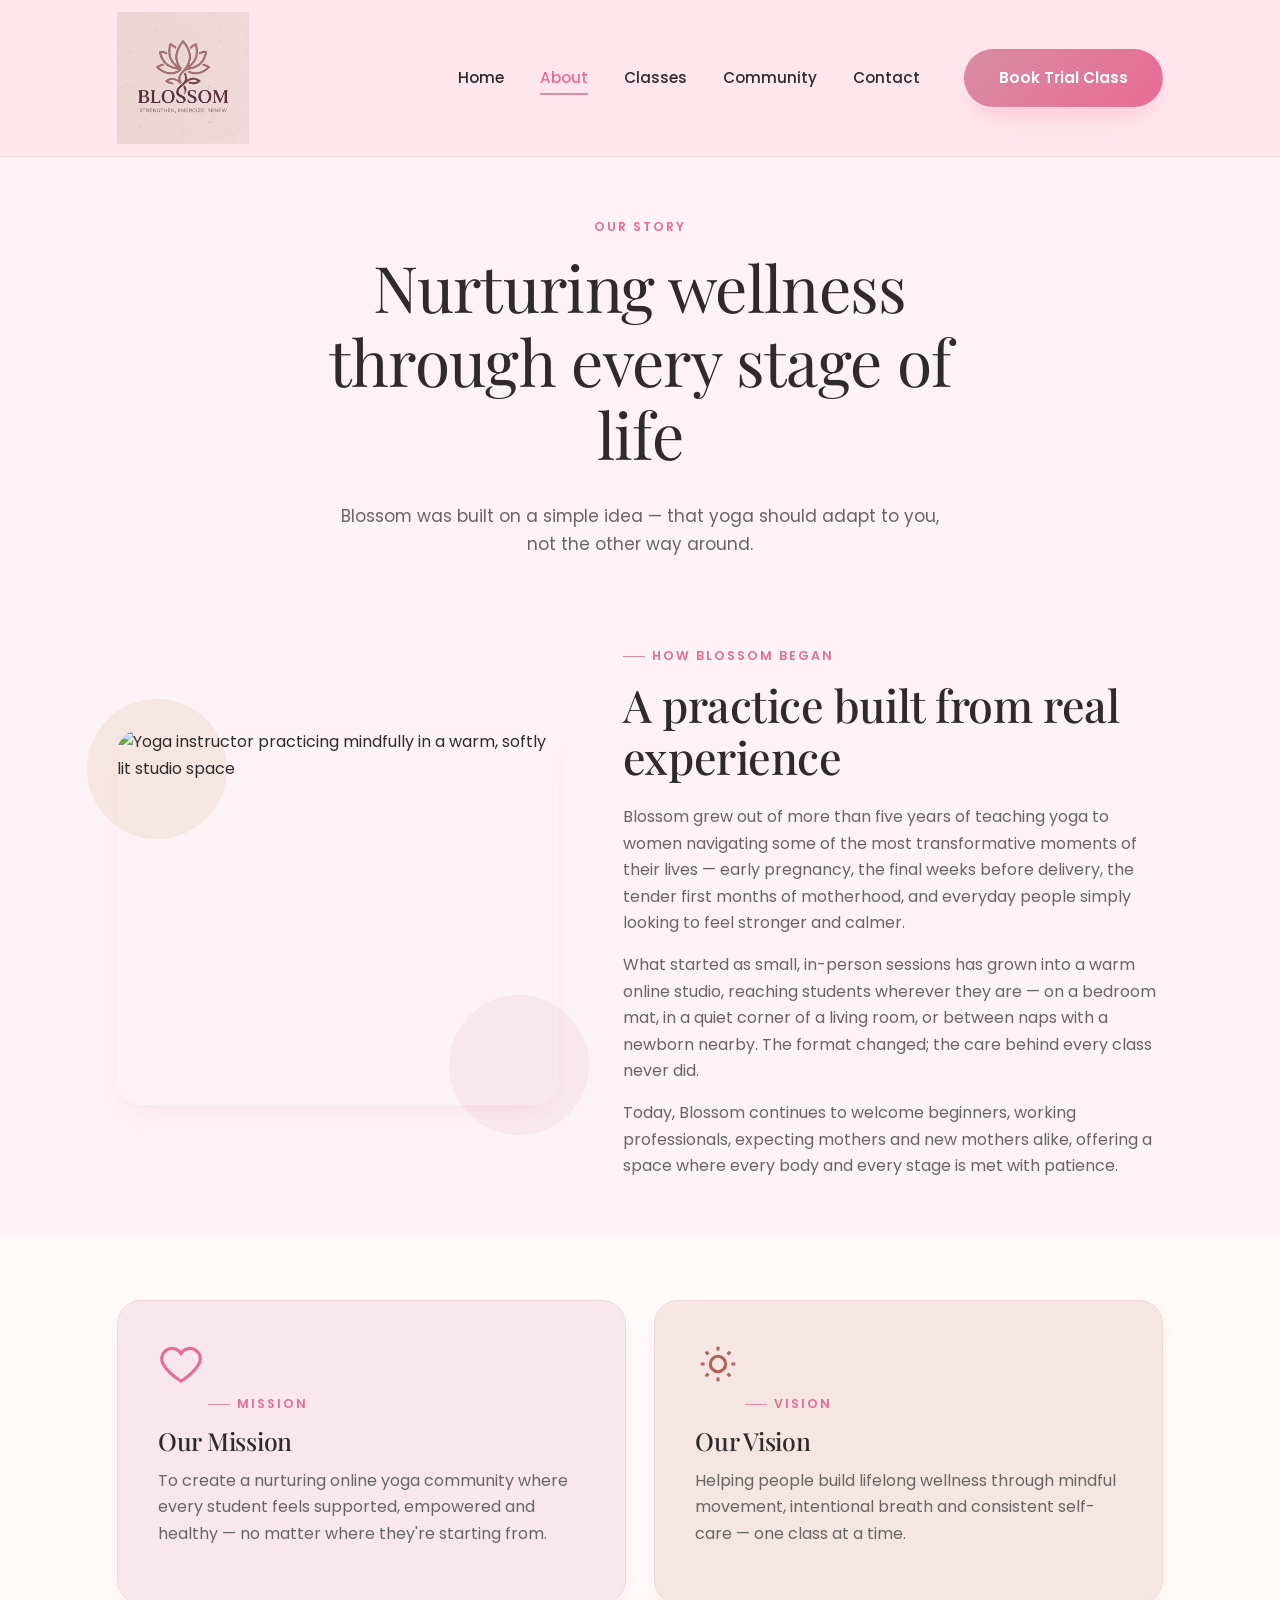
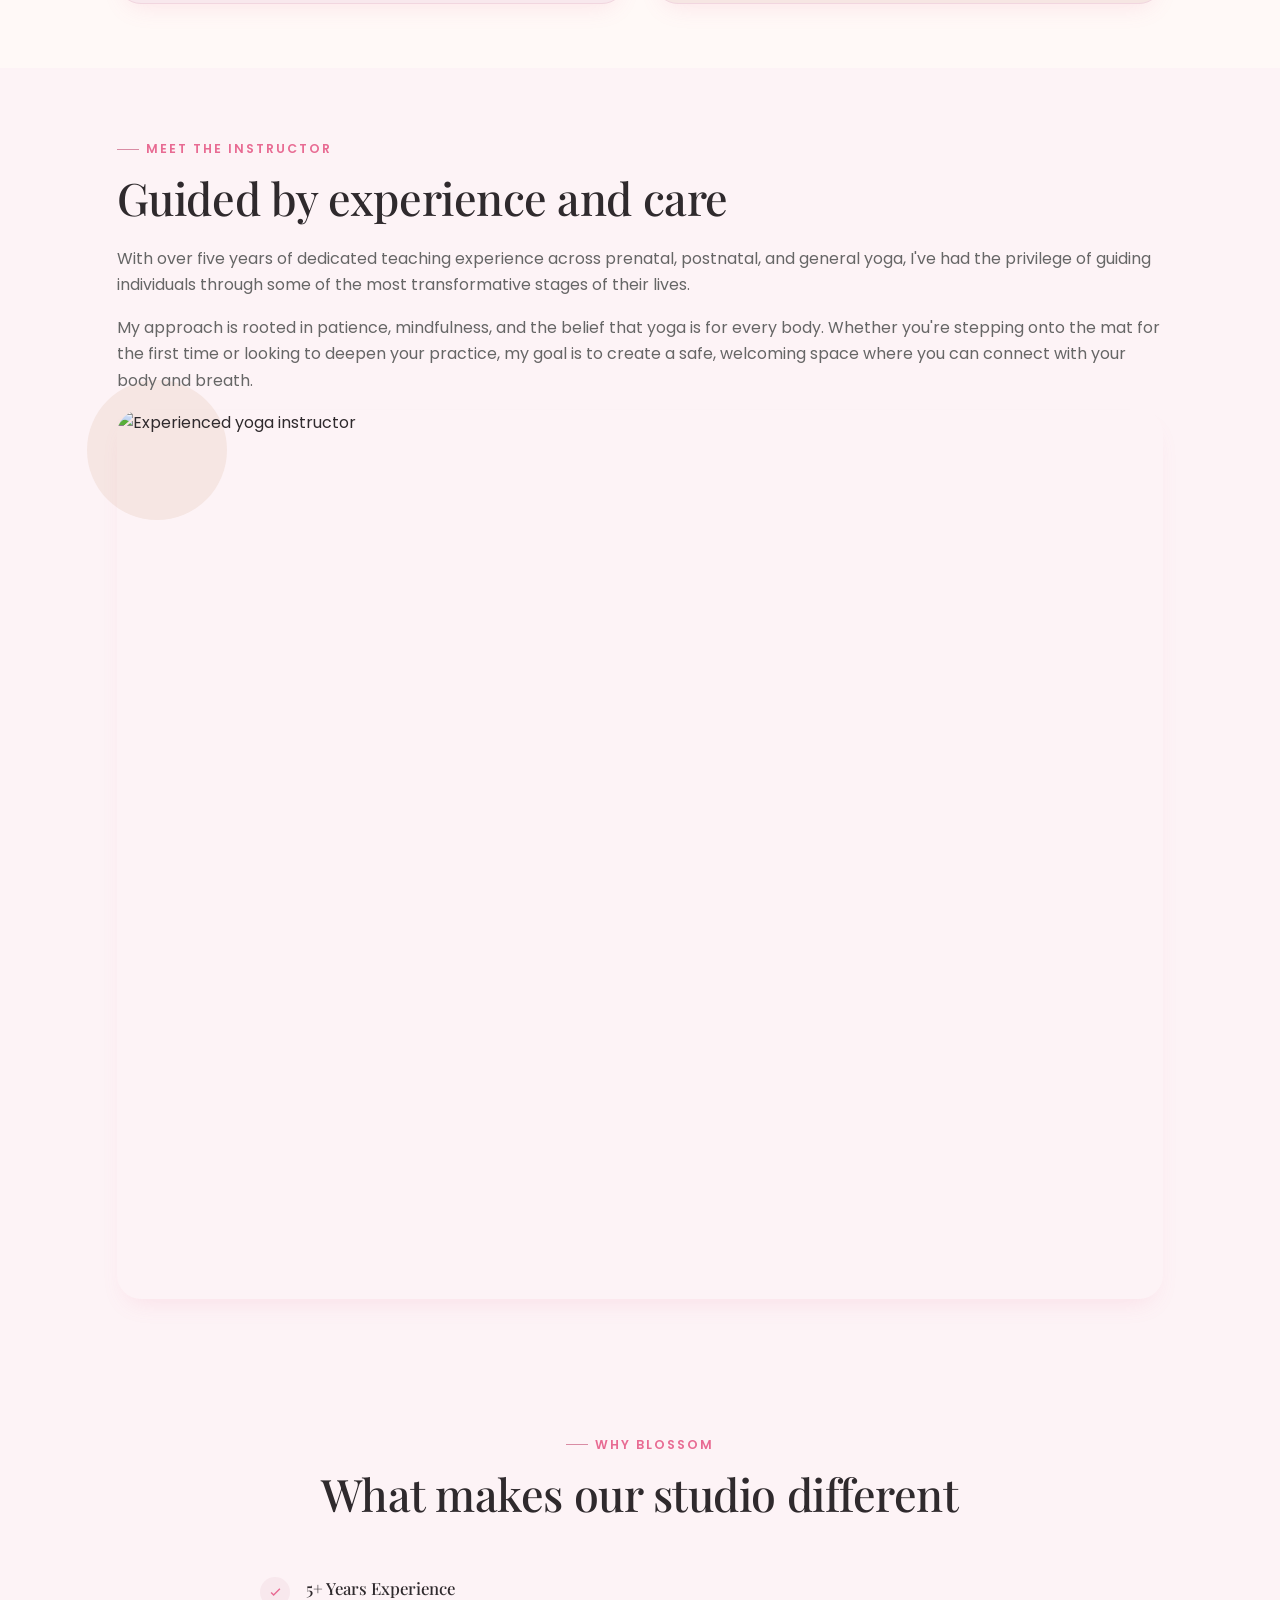
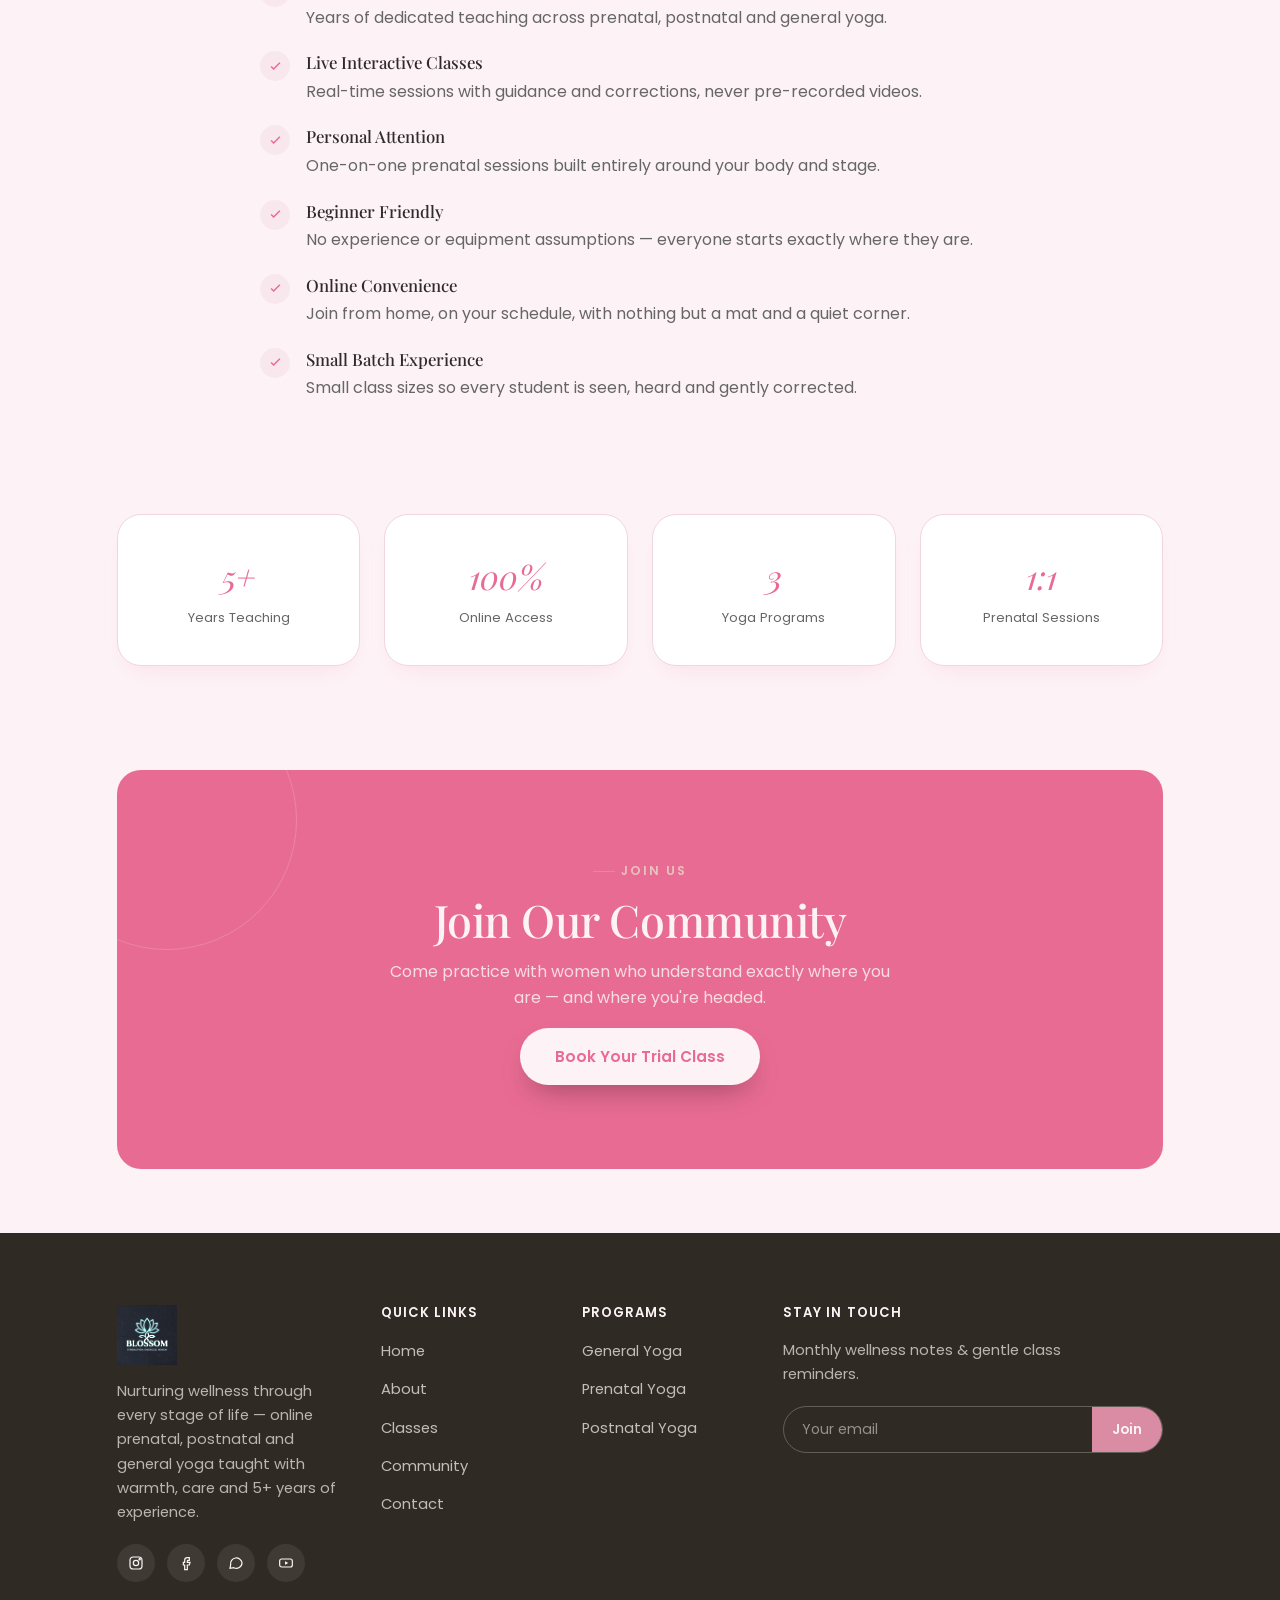
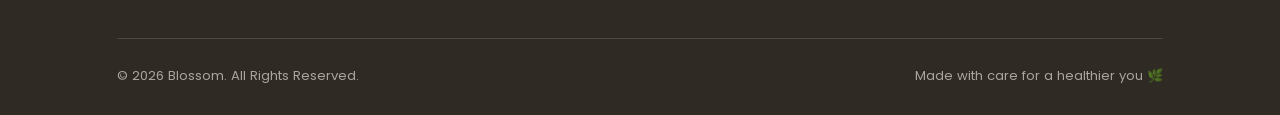
==== commit 065540d3: "Connect contact form to Google Sheets" ====
--- a/about.html
+++ b/about.html
@@ -37,7 +37,7 @@
 
 <section class="page-hero">
   <div class="container">
-    <div class="breadcrumb reveal"><a href="index.html">Home</a> / About</div>
+
     <span class="eyebrow reveal">Our Story</span>
     <h1 class="reveal">Nurturing wellness through every stage of life</h1>
     <p class="reveal">Blossom was built on a simple idea — that yoga should adapt to you, not the other way around.</p>
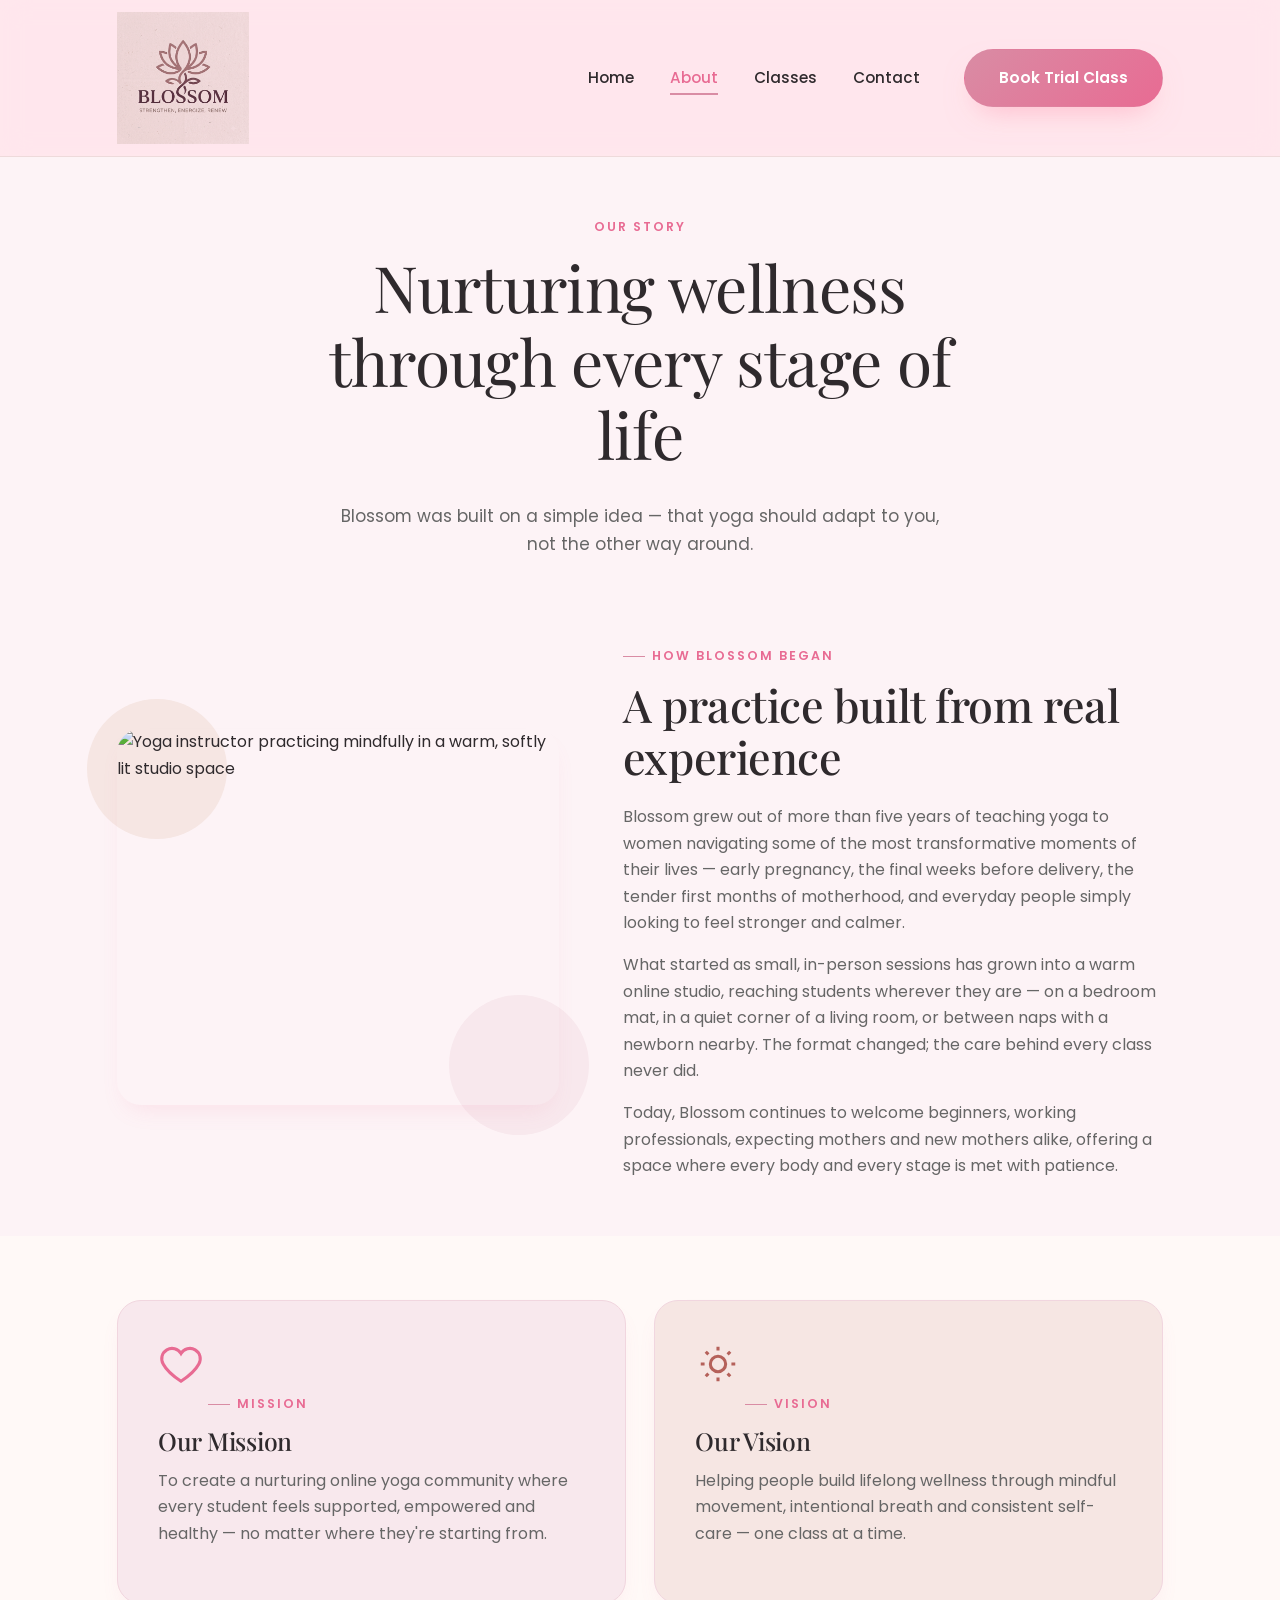
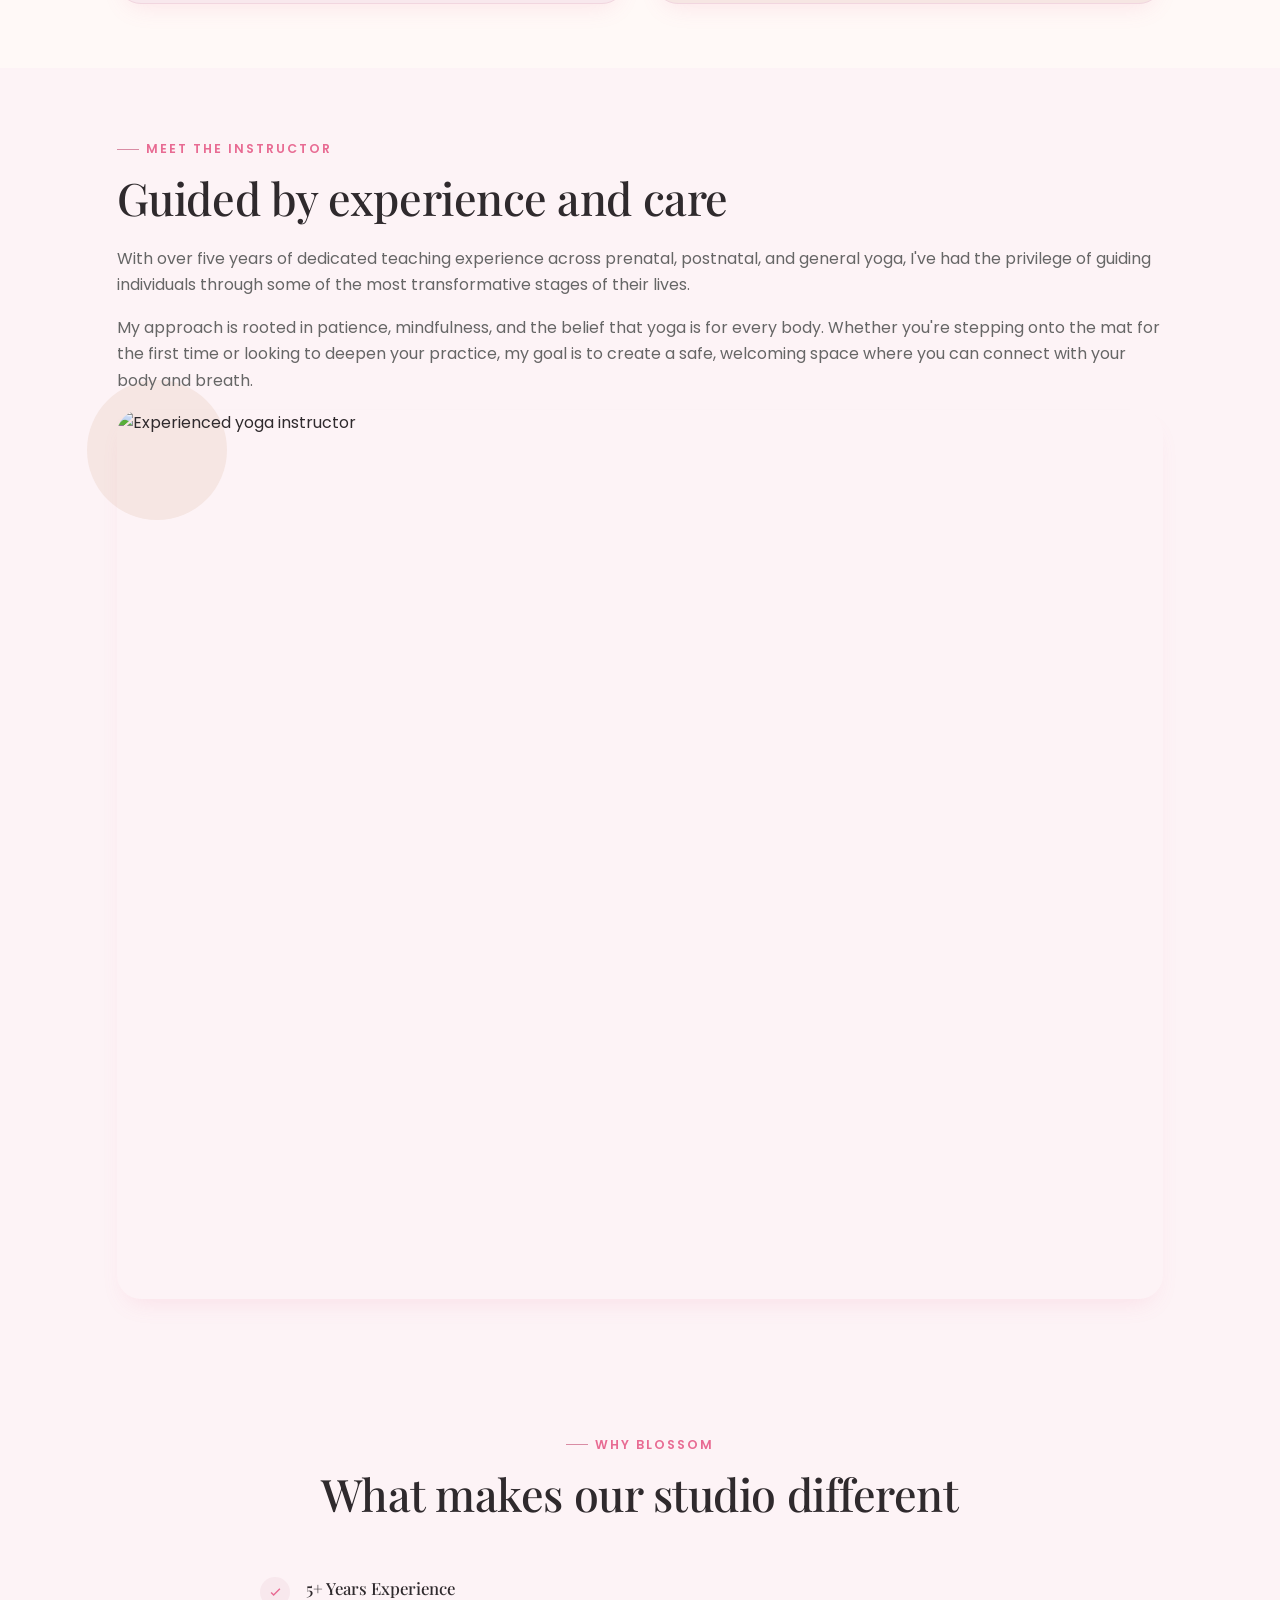
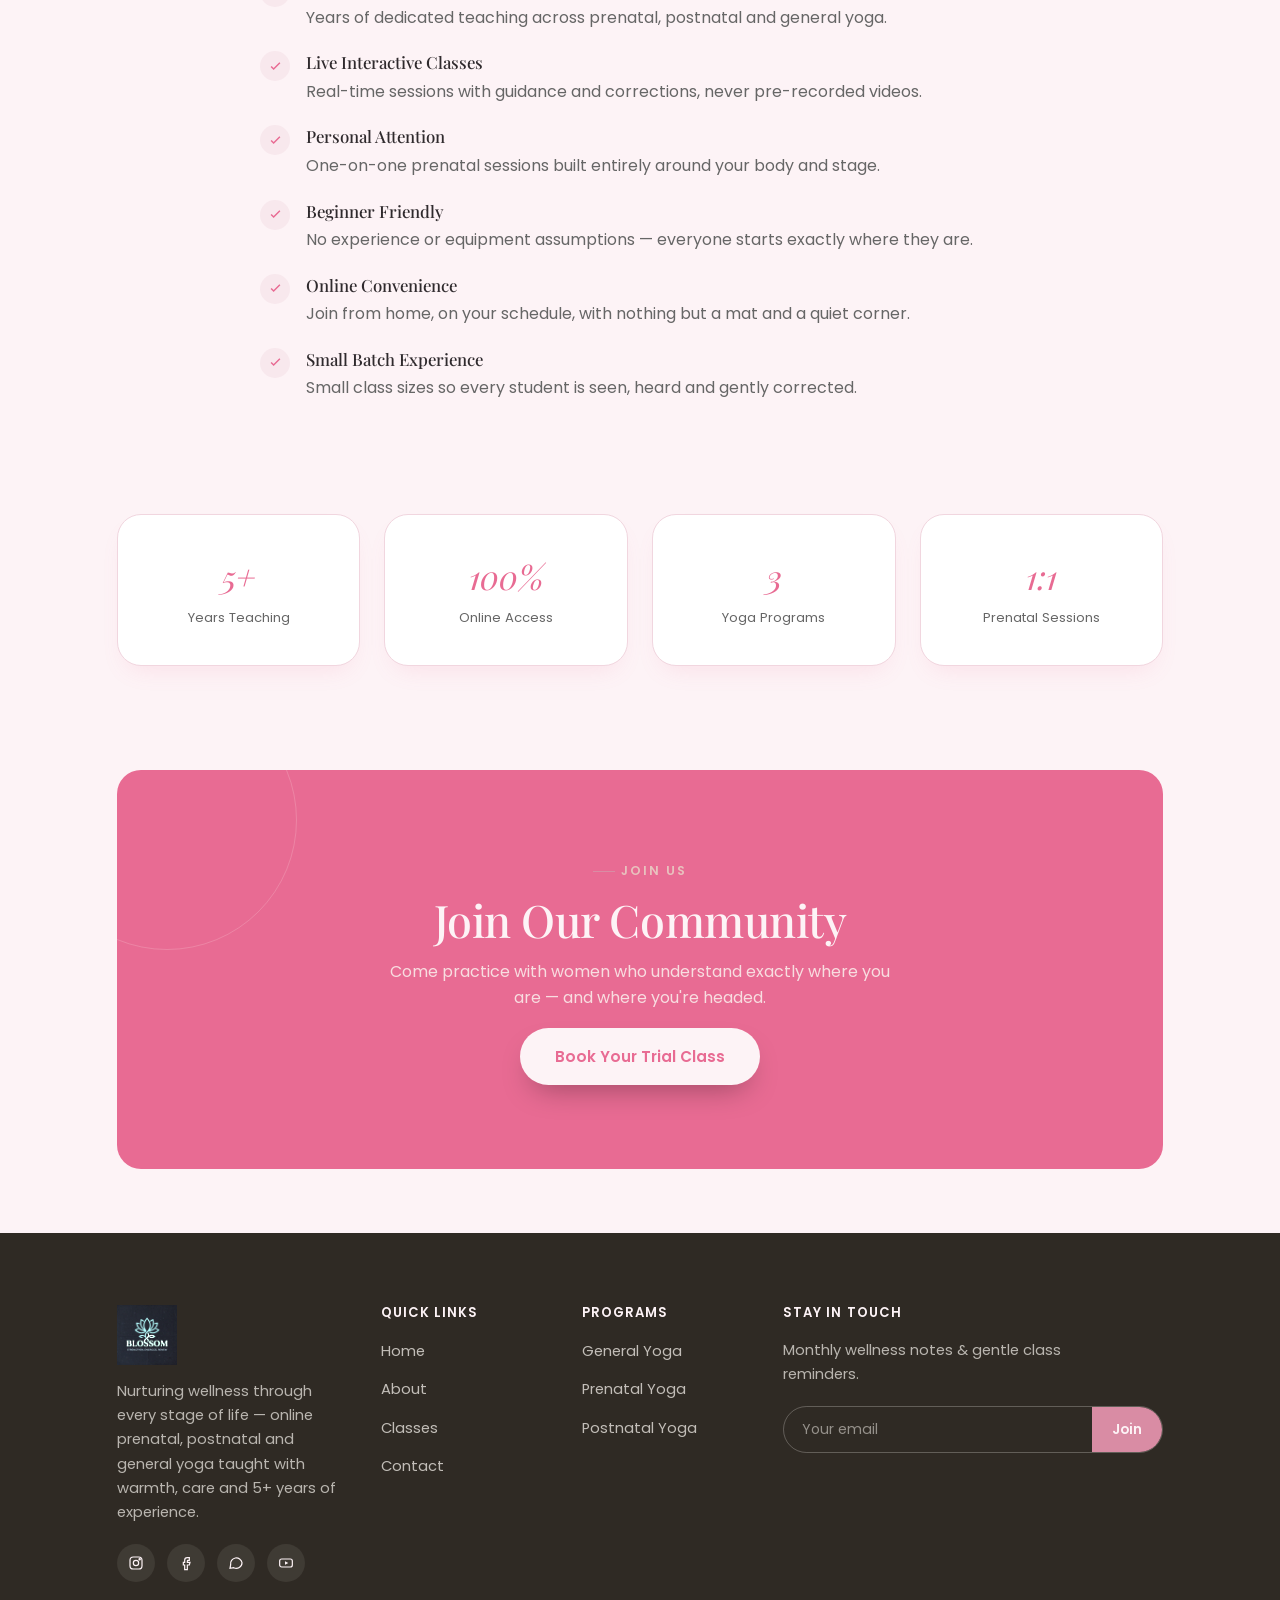
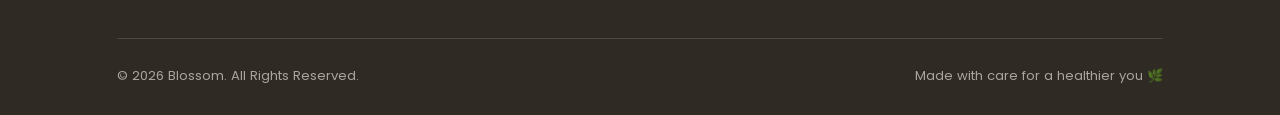
==== commit 8409c6b8: "Fix step line overlap, remove community page, add scroll popup" ====
--- a/about.html
+++ b/about.html
@@ -22,7 +22,6 @@
         <li><a href="index.html">Home</a></li>
         <li><a href="about.html" class="active">About</a></li>
         <li><a href="classes.html">Classes</a></li>
-        <li><a href="community.html">Community</a></li>
         <li><a href="contact.html">Contact</a></li>
       </ul>
       <a href="contact.html" class="btn btn-primary">Book Trial Class</a>
@@ -182,7 +181,6 @@
           <li><a href="index.html">Home</a></li>
           <li><a href="about.html">About</a></li>
           <li><a href="classes.html">Classes</a></li>
-          <li><a href="community.html">Community</a></li>
           <li><a href="contact.html">Contact</a></li>
         </ul>
       </div>
--- a/assets/css/style.css
+++ b/assets/css/style.css
@@ -485,7 +485,7 @@
 
 /* ---------- How it works ---------- */
 .steps-row{ display: grid; grid-template-columns: repeat(4, 1fr); gap: 0; position: relative; }
-.step-item{ text-align: center; padding: 0 18px; position: relative; }
+.step-item{ text-align: center; padding: 0 18px; position: relative; z-index: 2; }
 .step-num{
   width: 64px; height: 64px; border-radius: 50%; background: var(--white); box-shadow: var(--shadow-card);
   display: flex; align-items: center; justify-content: center; margin: 0 auto 20px;
@@ -681,3 +681,52 @@
   .masonry{ columns: 1; }
   .trust-strip ul{ gap: 10px 22px; justify-content: flex-start; overflow-x: auto; }
 }
+
+/* ==========================================================================
+   POPUP MODAL
+   ========================================================================== */
+.scroll-popup {
+  padding: 0;
+  border: none;
+  border-radius: var(--radius-lg);
+  background: var(--white);
+  box-shadow: var(--shadow-soft);
+  max-width: 480px;
+  width: 90%;
+}
+
+.scroll-popup::backdrop {
+  background: rgba(47, 42, 45, 0.4);
+  backdrop-filter: blur(4px);
+  -webkit-backdrop-filter: blur(4px);
+}
+
+.popup-content {
+  padding: 40px;
+  text-align: center;
+  position: relative;
+}
+
+.popup-close {
+  position: absolute;
+  top: 15px;
+  right: 15px;
+  background: none;
+  border: none;
+  font-size: 1.5rem;
+  color: var(--ink-soft);
+  cursor: pointer;
+  line-height: 1;
+  padding: 5px;
+  border-radius: 50%;
+  transition: color .3s var(--ease), background .3s var(--ease);
+}
+
+.popup-close:hover {
+  color: var(--ink);
+  background: var(--cream);
+}
+
+.popup-form {
+  margin-top: 25px;
+}
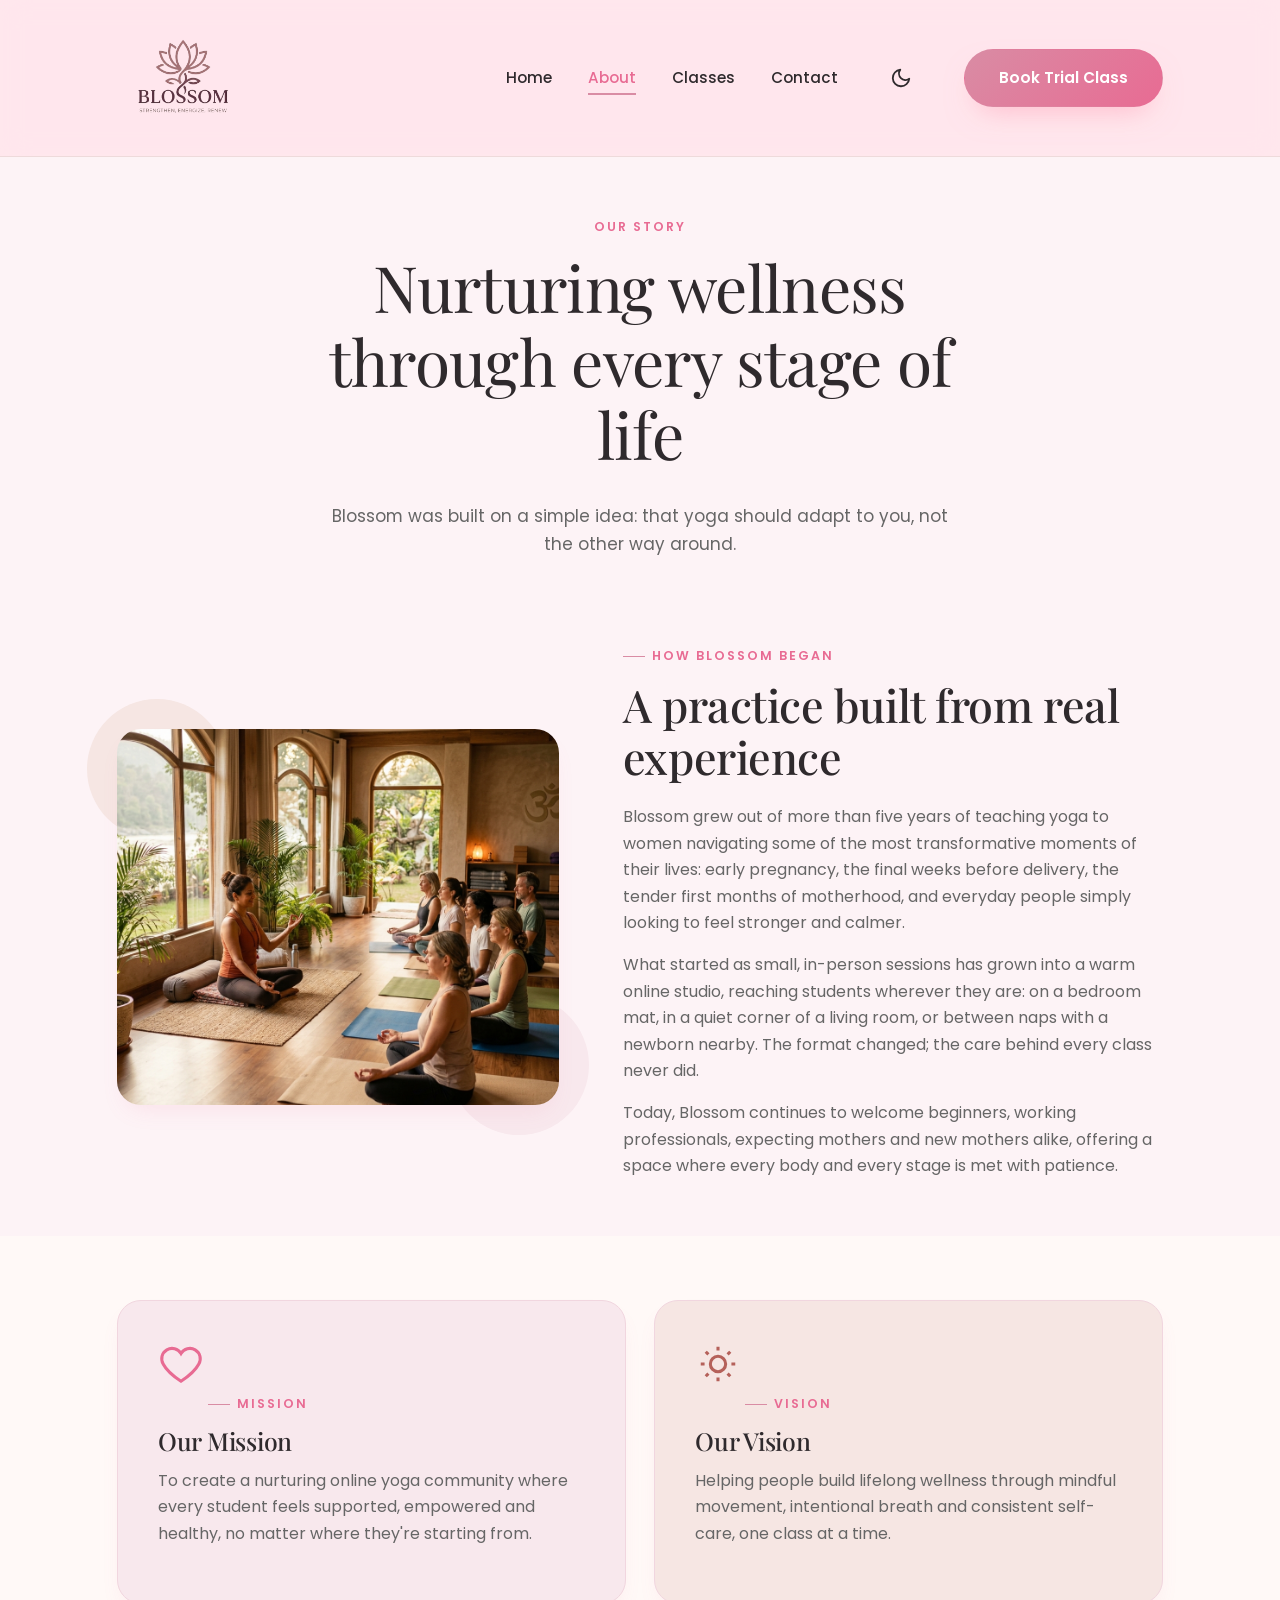
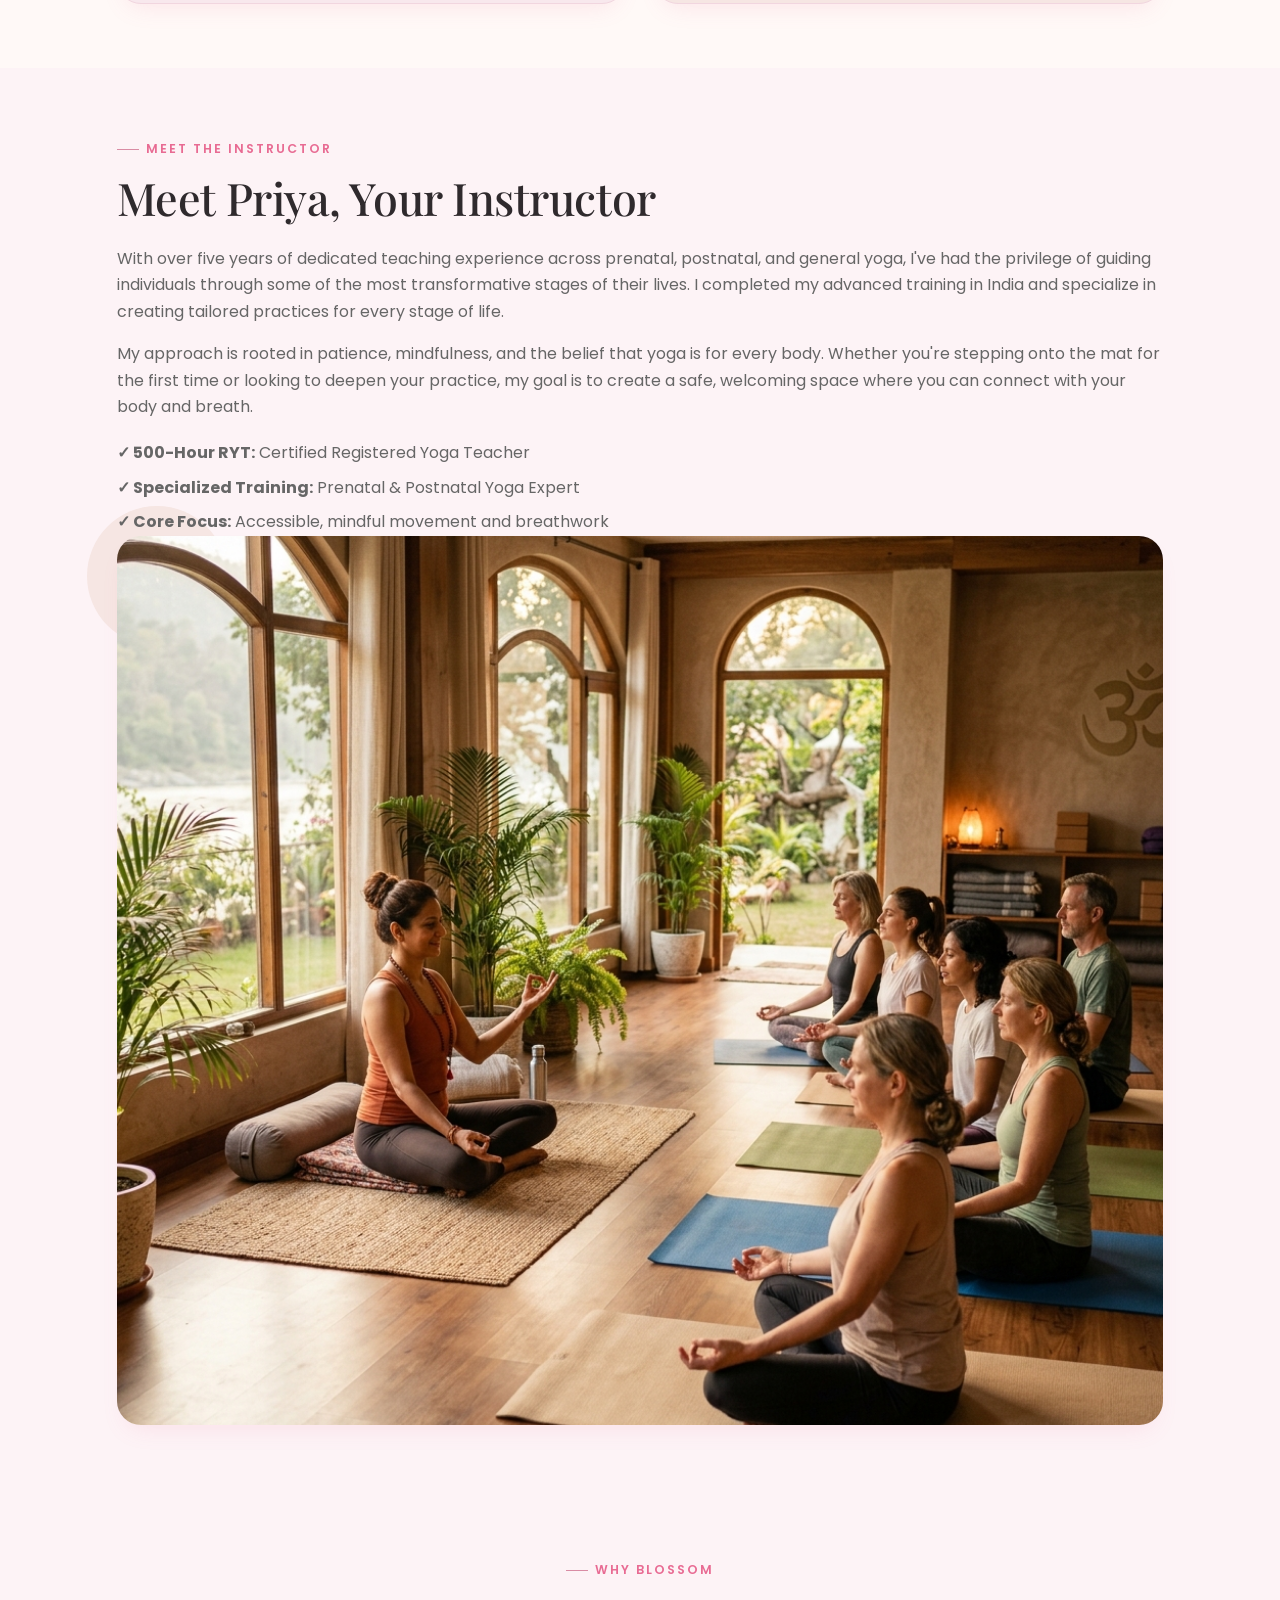
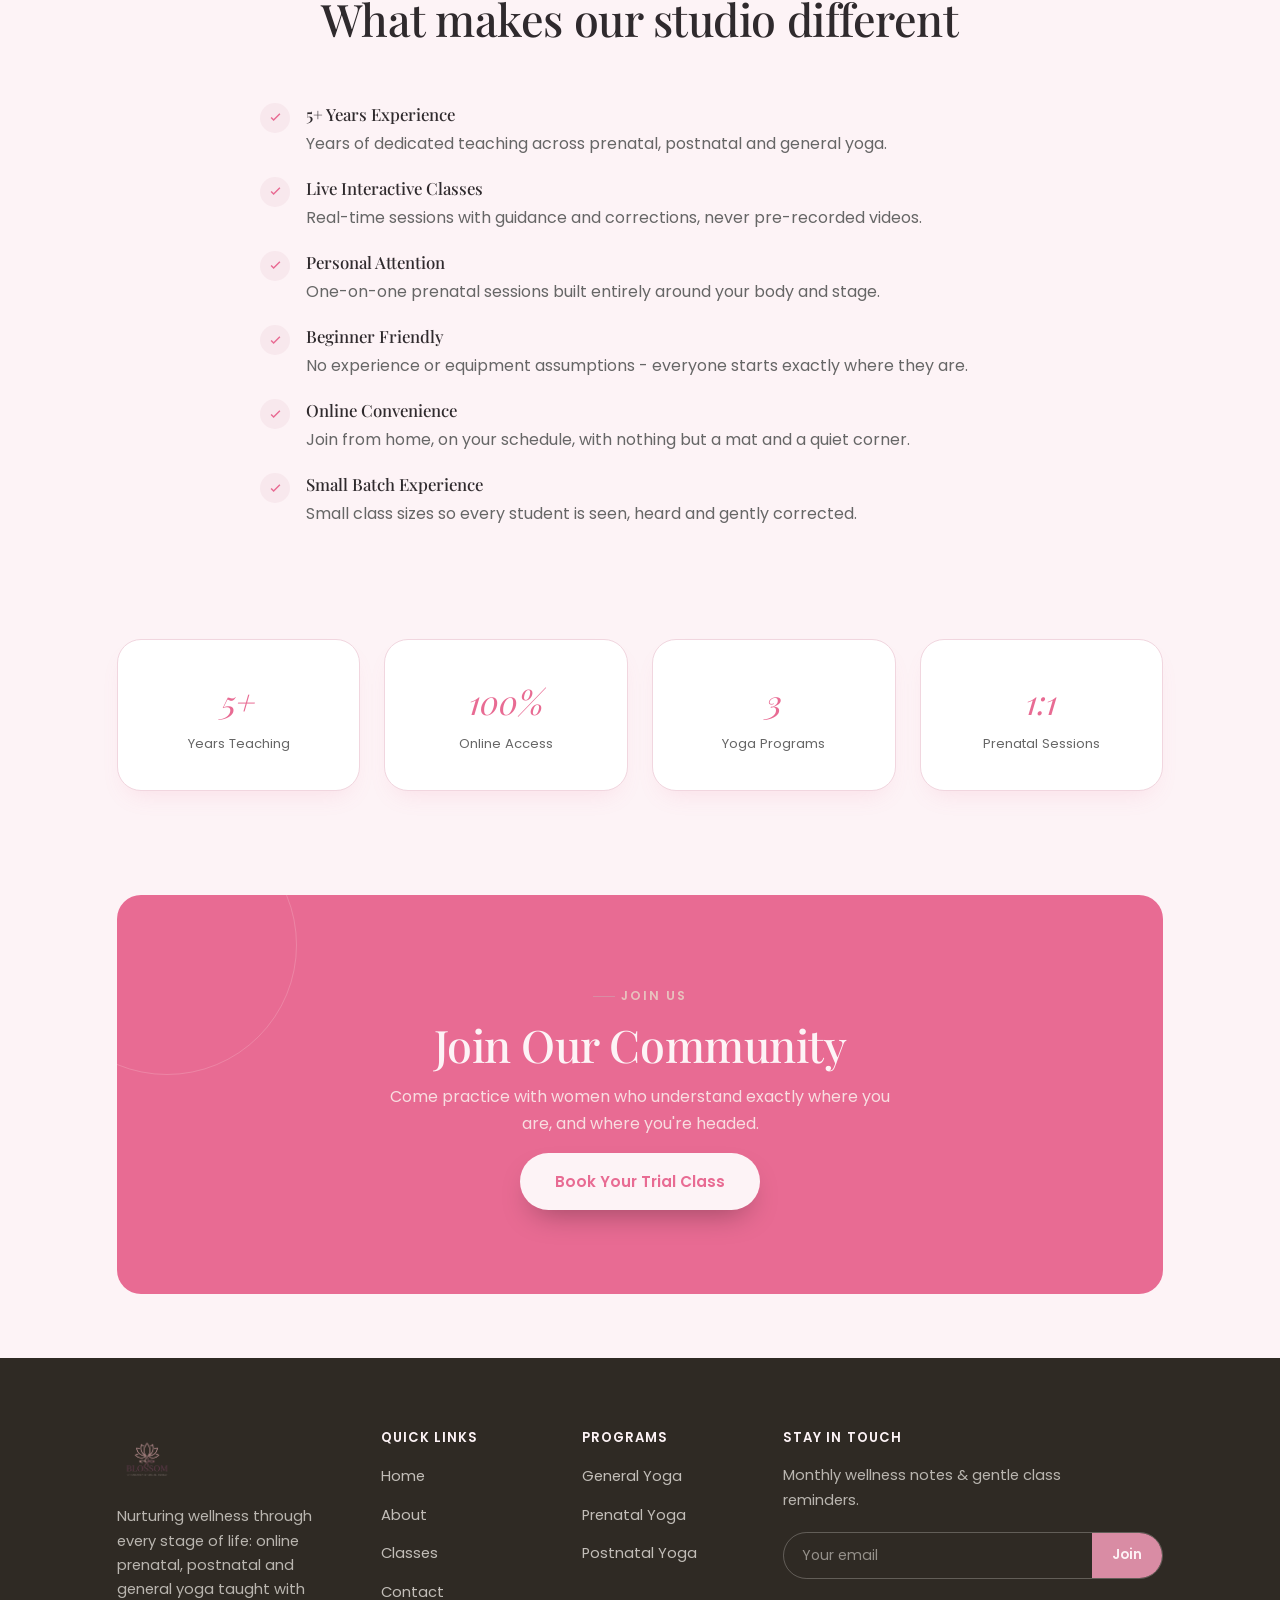
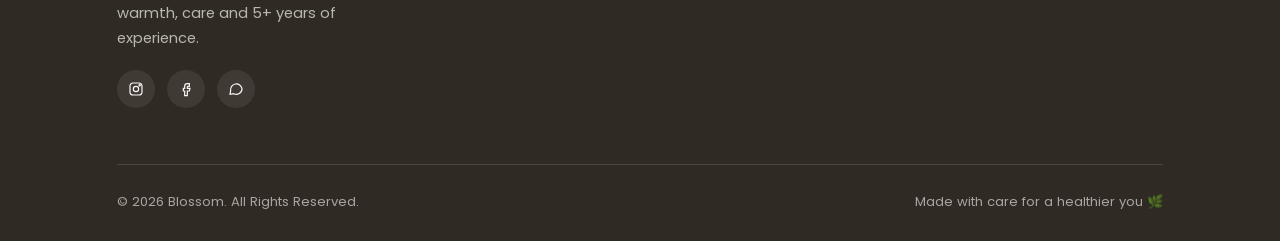
==== commit bde4cfbb: "Update layout, copy, Indian images, and dark mode styling" ====
--- a/about.html
+++ b/about.html
@@ -3,7 +3,7 @@
 <head>
 <meta charset="UTF-8">
 <meta name="viewport" content="width=device-width, initial-scale=1.0">
-<title>About Blossom — Our Story, Mission &amp; Experience</title>
+<title>About Blossom | Our Story, Mission &amp; Experience</title>
 <meta name="description" content="Meet Blossom: 5+ years of experienced online yoga teaching for prenatal, postnatal and general wellness. Learn our story, mission and vision.">
 <meta name="keywords" content="Yoga Instructor Experience, Women's Wellness, Online Yoga Studio, Mindfulness, Healthy Lifestyle">
 <link rel="preconnect" href="https://fonts.googleapis.com">
@@ -24,6 +24,9 @@
         <li><a href="classes.html">Classes</a></li>
         <li><a href="contact.html">Contact</a></li>
       </ul>
+      <button id="theme-toggle" class="theme-toggle" aria-label="Toggle Dark Mode">
+        <svg xmlns="http://www.w3.org/2000/svg" viewBox="0 0 24 24" fill="none" stroke="currentColor" stroke-width="2" stroke-linecap="round" stroke-linejoin="round"><path d="M21 12.79A9 9 0 1 1 11.21 3 7 7 0 0 0 21 12.79z"></path></svg>
+      </button>
       <a href="contact.html" class="btn btn-primary">Book Trial Class</a>
     </nav>
     <button class="hamburger" aria-label="Toggle menu" aria-expanded="false" aria-controls="main-nav">
@@ -39,7 +42,7 @@
 
     <span class="eyebrow reveal">Our Story</span>
     <h1 class="reveal">Nurturing wellness through every stage of life</h1>
-    <p class="reveal">Blossom was built on a simple idea — that yoga should adapt to you, not the other way around.</p>
+    <p class="reveal">Blossom was built on a simple idea: that yoga should adapt to you, not the other way around.</p>
   </div>
 </section>
 
@@ -50,14 +53,14 @@
         <span class="accent-dot tl" aria-hidden="true"></span>
         <span class="accent-dot br" aria-hidden="true"></span>
         <div class="frame">
-          <img src="https://images.unsplash.com/photo-1523301343968-6a6ebf63c672?auto=format&fit=crop&w=900&q=80" alt="Yoga instructor practicing mindfully in a warm, softly lit studio space">
+          <img src="assets/img/indian_instructor.png" alt="Yoga instructor practicing mindfully in a warm, softly lit studio space">
         </div>
       </div>
       <div>
         <span class="eyebrow">How Blossom Began</span>
         <h2>A practice built from real experience</h2>
-        <p>Blossom grew out of more than five years of teaching yoga to women navigating some of the most transformative moments of their lives — early pregnancy, the final weeks before delivery, the tender first months of motherhood, and everyday people simply looking to feel stronger and calmer.</p>
-        <p>What started as small, in-person sessions has grown into a warm online studio, reaching students wherever they are — on a bedroom mat, in a quiet corner of a living room, or between naps with a newborn nearby. The format changed; the care behind every class never did.</p>
+        <p>Blossom grew out of more than five years of teaching yoga to women navigating some of the most transformative moments of their lives: early pregnancy, the final weeks before delivery, the tender first months of motherhood, and everyday people simply looking to feel stronger and calmer.</p>
+        <p>What started as small, in-person sessions has grown into a warm online studio, reaching students wherever they are: on a bedroom mat, in a quiet corner of a living room, or between naps with a newborn nearby. The format changed; the care behind every class never did.</p>
         <p>Today, Blossom continues to welcome beginners, working professionals, expecting mothers and new mothers alike, offering a space where every body and every stage is met with patience.</p>
       </div>
     </div>
@@ -71,13 +74,13 @@
         <svg class="mv-icon" viewBox="0 0 24 24" fill="none" stroke="currentColor" stroke-width="1.6"><path d="M12 21s-7-4.6-9.3-9A5.4 5.4 0 0112 6.5 5.4 5.4 0 0121.3 12c-2.3 4.4-9.3 9-9.3 9z"/></svg>
         <span class="eyebrow">Mission</span>
         <h3>Our Mission</h3>
-        <p>To create a nurturing online yoga community where every student feels supported, empowered and healthy — no matter where they're starting from.</p>
+        <p>To create a nurturing online yoga community where every student feels supported, empowered and healthy, no matter where they're starting from.</p>
       </div>
       <div class="mv-card vision">
         <svg class="mv-icon" viewBox="0 0 24 24" fill="none" stroke="currentColor" stroke-width="1.6"><circle cx="12" cy="12" r="4"/><path d="M12 3v2M12 19v2M3 12h2M19 12h2M5.6 5.6l1.4 1.4M17 17l1.4 1.4M18.4 5.6L17 7M7 17l-1.4 1.4"/></svg>
         <span class="eyebrow">Vision</span>
         <h3>Our Vision</h3>
-        <p>Helping people build lifelong wellness through mindful movement, intentional breath and consistent self-care — one class at a time.</p>
+        <p>Helping people build lifelong wellness through mindful movement, intentional breath and consistent self-care, one class at a time.</p>
       </div>
     </div>
   </div>
@@ -88,14 +91,19 @@
     <div class="two-col align-center">
       <div>
         <span class="eyebrow">Meet the Instructor</span>
-        <h2>Guided by experience and care</h2>
-        <p>With over five years of dedicated teaching experience across prenatal, postnatal, and general yoga, I've had the privilege of guiding individuals through some of the most transformative stages of their lives.</p>
+        <h2>Meet Priya, Your Instructor</h2>
+        <p>With over five years of dedicated teaching experience across prenatal, postnatal, and general yoga, I've had the privilege of guiding individuals through some of the most transformative stages of their lives. I completed my advanced training in India and specialize in creating tailored practices for every stage of life.</p>
         <p>My approach is rooted in patience, mindfulness, and the belief that yoga is for every body. Whether you're stepping onto the mat for the first time or looking to deepen your practice, my goal is to create a safe, welcoming space where you can connect with your body and breath.</p>
+        <ul style="list-style-type: none; padding: 0; color: var(--ink-soft); margin-top: 20px; display: grid; gap: 8px;">
+          <li><strong>✓ 500-Hour RYT:</strong> Certified Registered Yoga Teacher</li>
+          <li><strong>✓ Specialized Training:</strong> Prenatal & Postnatal Yoga Expert</li>
+          <li><strong>✓ Core Focus:</strong> Accessible, mindful movement and breathwork</li>
+        </ul>
       </div>
       <div class="split-media">
         <span class="accent-dot tl" aria-hidden="true"></span>
         <div class="frame">
-          <img src="https://images.unsplash.com/photo-1518611012118-696072aa579a?auto=format&fit=crop&w=900&q=80" alt="Experienced yoga instructor">
+          <img src="assets/img/indian_instructor.png" alt="Experienced yoga instructor">
         </div>
       </div>
     </div>
@@ -123,7 +131,7 @@
       </div>
       <div class="value-item">
         <span class="check"><svg viewBox="0 0 24 24" fill="none" stroke="currentColor" stroke-width="2.4"><path d="M5 12l4 4 10-10"/></svg></span>
-        <div><strong>Beginner Friendly</strong><p style="margin:0;">No experience or equipment assumptions — everyone starts exactly where they are.</p></div>
+        <div><strong>Beginner Friendly</strong><p style="margin:0;">No experience or equipment assumptions - everyone starts exactly where they are.</p></div>
       </div>
       <div class="value-item">
         <span class="check"><svg viewBox="0 0 24 24" fill="none" stroke="currentColor" stroke-width="2.4"><path d="M5 12l4 4 10-10"/></svg></span>
@@ -154,7 +162,7 @@
       <svg class="cta-ring" style="width:260px;height:260px;top:-80px;left:-80px;" aria-hidden="true"></svg>
       <span class="eyebrow" style="color:var(--blush);">Join Us</span>
       <h2>Join Our Community</h2>
-      <p>Come practice with women who understand exactly where you are — and where you're headed.</p>
+      <p>Come practice with women who understand exactly where you are, and where you're headed.</p>
       <a href="contact.html" class="btn btn-primary">Book Your Trial Class</a>
     </div>
   </div>
@@ -167,12 +175,12 @@
     <div class="footer-grid">
       <div class="footer-col">
         <a href="index.html"><img src="assets/img/logo.png" alt="Blossom Logo" class="footer-logo-img"></a>
-        <p class="footer-desc">Nurturing wellness through every stage of life — online prenatal, postnatal and general yoga taught with warmth, care and 5+ years of experience.</p>
+        <p class="footer-desc">Nurturing wellness through every stage of life: online prenatal, postnatal and general yoga taught with warmth, care and 5+ years of experience.</p>
         <div class="footer-social">
           <a href="#" aria-label="Blossom on Instagram"><svg viewBox="0 0 24 24" fill="none" stroke="currentColor" stroke-width="1.8"><rect x="3" y="3" width="18" height="18" rx="5"/><circle cx="12" cy="12" r="4"/><circle cx="17.5" cy="6.5" r="1"/></svg></a>
           <a href="#" aria-label="Blossom on Facebook"><svg viewBox="0 0 24 24" fill="none" stroke="currentColor" stroke-width="1.8"><path d="M15 8h2V4h-3a4 4 0 00-4 4v3H8v4h2v7h4v-7h3l1-4h-4V9a1 1 0 011-1z"/></svg></a>
           <a href="#" aria-label="Blossom on WhatsApp"><svg viewBox="0 0 24 24" fill="none" stroke="currentColor" stroke-width="1.8"><path d="M21 11.5a8.5 8.5 0 01-12.4 7.6L3 20l1-5.4A8.5 8.5 0 1121 11.5z"/></svg></a>
-          <a href="#" aria-label="Blossom on YouTube"><svg viewBox="0 0 24 24" fill="none" stroke="currentColor" stroke-width="1.8"><rect x="2.5" y="6" width="19" height="12" rx="3"/><path d="M10.5 9.5l5 2.5-5 2.5z" fill="currentColor" stroke="none"/></svg></a>
+
         </div>
       </div>
       <div class="footer-col">
--- a/assets/css/style.css
+++ b/assets/css/style.css
@@ -38,6 +38,45 @@
   --ease: cubic-bezier(.4,0,.2,1);
 }
 
+body.dark-mode {
+  --cream:      #1A1A1A;
+  --cream-2:    #242424;
+  --sage:       #B36980;
+  --sage-dark:  #E86B93;
+  --sage-pale:  #2C2226;
+  --blush:      #B58A87;
+  --blush-pale: #2C2524;
+  --border-pink: #3D2D33;
+  --beige:      #2A2620;
+  --lavender:   #938AA8;
+  --lavender-pale: #27252C;
+  --ink:        #F2F2F2;
+  --ink-soft:   #B0B0B0;
+  --white:      #121212;
+  --shadow-soft: 0 20px 40px -15px rgba(0, 0, 0, 0.5);
+  --shadow-card: 0 12px 25px -10px rgba(0, 0, 0, 0.6);
+}
+
+.theme-toggle {
+  background: none;
+  border: none;
+  color: var(--ink);
+  cursor: pointer;
+  padding: 8px;
+  display: flex;
+  align-items: center;
+  justify-content: center;
+  transition: color 0.3s var(--ease), transform 0.3s var(--ease);
+}
+.theme-toggle:hover {
+  color: var(--sage-dark);
+  transform: scale(1.1);
+}
+.theme-toggle svg {
+  width: 22px;
+  height: 22px;
+}
+
 *, *::before, *::after{ box-sizing: border-box; }
 html{ scroll-behavior: smooth; }
 @media (prefers-reduced-motion: reduce){
@@ -237,7 +276,7 @@
   50%{ border-radius: 58% 42% 40% 60% / 55% 60% 40% 45%; }
 }
 .breath-badge{
-  position: absolute; bottom: -26px; left: -26px;
+  position: absolute; top: -26px; right: -26px;
   width: 128px; height: 128px;
   background: var(--cream);
   border-radius: 50%;
@@ -472,7 +511,7 @@
 }
 .service-block.reverse{ grid-template-columns: 1.1fr .9fr; }
 .service-block.reverse .service-media{ order: 2; }
-.service-media .frame{ border-radius: var(--radius-lg); overflow: hidden; box-shadow: var(--shadow-card); aspect-ratio: 5/4; }
+.service-media .frame{ position: relative; border-radius: var(--radius-lg); overflow: hidden; box-shadow: var(--shadow-card); aspect-ratio: 5/4; }
 .service-media .frame img{ width: 100%; height: 100%; object-fit: cover; }
 .service-copy .pill{
   display: inline-block; padding: 6px 16px; border-radius: 999px; font-size: .78rem; font-weight: 600;
@@ -619,7 +658,7 @@
    ========================================================================== */
 .site-footer{ background: #2F2A24; color: rgba(251,247,241,.82); padding: 72px 0 28px; }
 .footer-grid{ display: grid; grid-template-columns: 1.4fr 1fr 1fr 1.2fr; gap: 44px; margin-bottom: 56px; }
-.footer-logo-img { height: 60px; width: auto; object-fit: contain; margin-bottom: 14px; filter: invert(1) brightness(2); }
+.footer-logo-img { height: 60px; width: auto; object-fit: contain; margin-bottom: 14px; }
 .footer-col h4{ color: var(--cream); font-family: var(--font-body); font-weight: 600; font-size: .82rem; text-transform: uppercase; letter-spacing: .08em; margin-bottom: 18px; }
 .footer-col ul{ display: grid; gap: 12px; }
 .footer-col a{ font-size: .92rem; color: rgba(251,247,241,.72); transition: color .3s var(--ease); }
@@ -649,6 +688,20 @@
   display: flex; justify-content: space-between; align-items: center; flex-wrap: wrap; gap: 12px;
   font-size: .82rem; color: rgba(251,247,241,.6);
 }
+
+/* Dark Mode Overrides for Footer */
+body.dark-mode .site-footer { background: var(--cream-2); color: var(--ink-soft); }
+body.dark-mode .footer-col h4 { color: var(--ink); }
+body.dark-mode .footer-desc { color: var(--ink-soft); }
+body.dark-mode .footer-col a { color: var(--ink-soft); }
+body.dark-mode .footer-col a:hover { color: var(--blush); }
+body.dark-mode .footer-social a { background: var(--beige); }
+body.dark-mode .footer-social svg { color: var(--ink); }
+body.dark-mode .footer-social a:hover { background: var(--sage); }
+body.dark-mode .newsletter-form { border-color: var(--border-pink); }
+body.dark-mode .newsletter-form input { color: var(--ink); }
+body.dark-mode .newsletter-form input::placeholder { color: var(--ink-soft); }
+body.dark-mode .footer-bottom { border-color: var(--border-pink); color: var(--ink-soft); }
 
 /* ==========================================================================
    RESPONSIVE
@@ -730,3 +783,28 @@
 .popup-form {
   margin-top: 25px;
 }
+
+/* ==========================================================================
+   DISCOUNT FLASH
+   ========================================================================== */
+.discount-flash {
+  position: absolute;
+  top: 18px;
+  right: 18px;
+  background: var(--sage-dark);
+  color: var(--white);
+  font-size: .75rem;
+  font-weight: 700;
+  letter-spacing: .04em;
+  padding: 7px 14px;
+  border-radius: 999px;
+  box-shadow: 0 4px 12px rgba(232,107,147,0.4);
+  z-index: 10;
+  animation: pulse-flash 2s infinite;
+}
+
+@keyframes pulse-flash {
+  0% { transform: scale(1); box-shadow: 0 0 0 0 rgba(232,107,147, 0.4); }
+  70% { transform: scale(1.05); box-shadow: 0 0 0 10px rgba(232,107,147, 0); }
+  100% { transform: scale(1); box-shadow: 0 0 0 0 rgba(232,107,147, 0); }
+}
